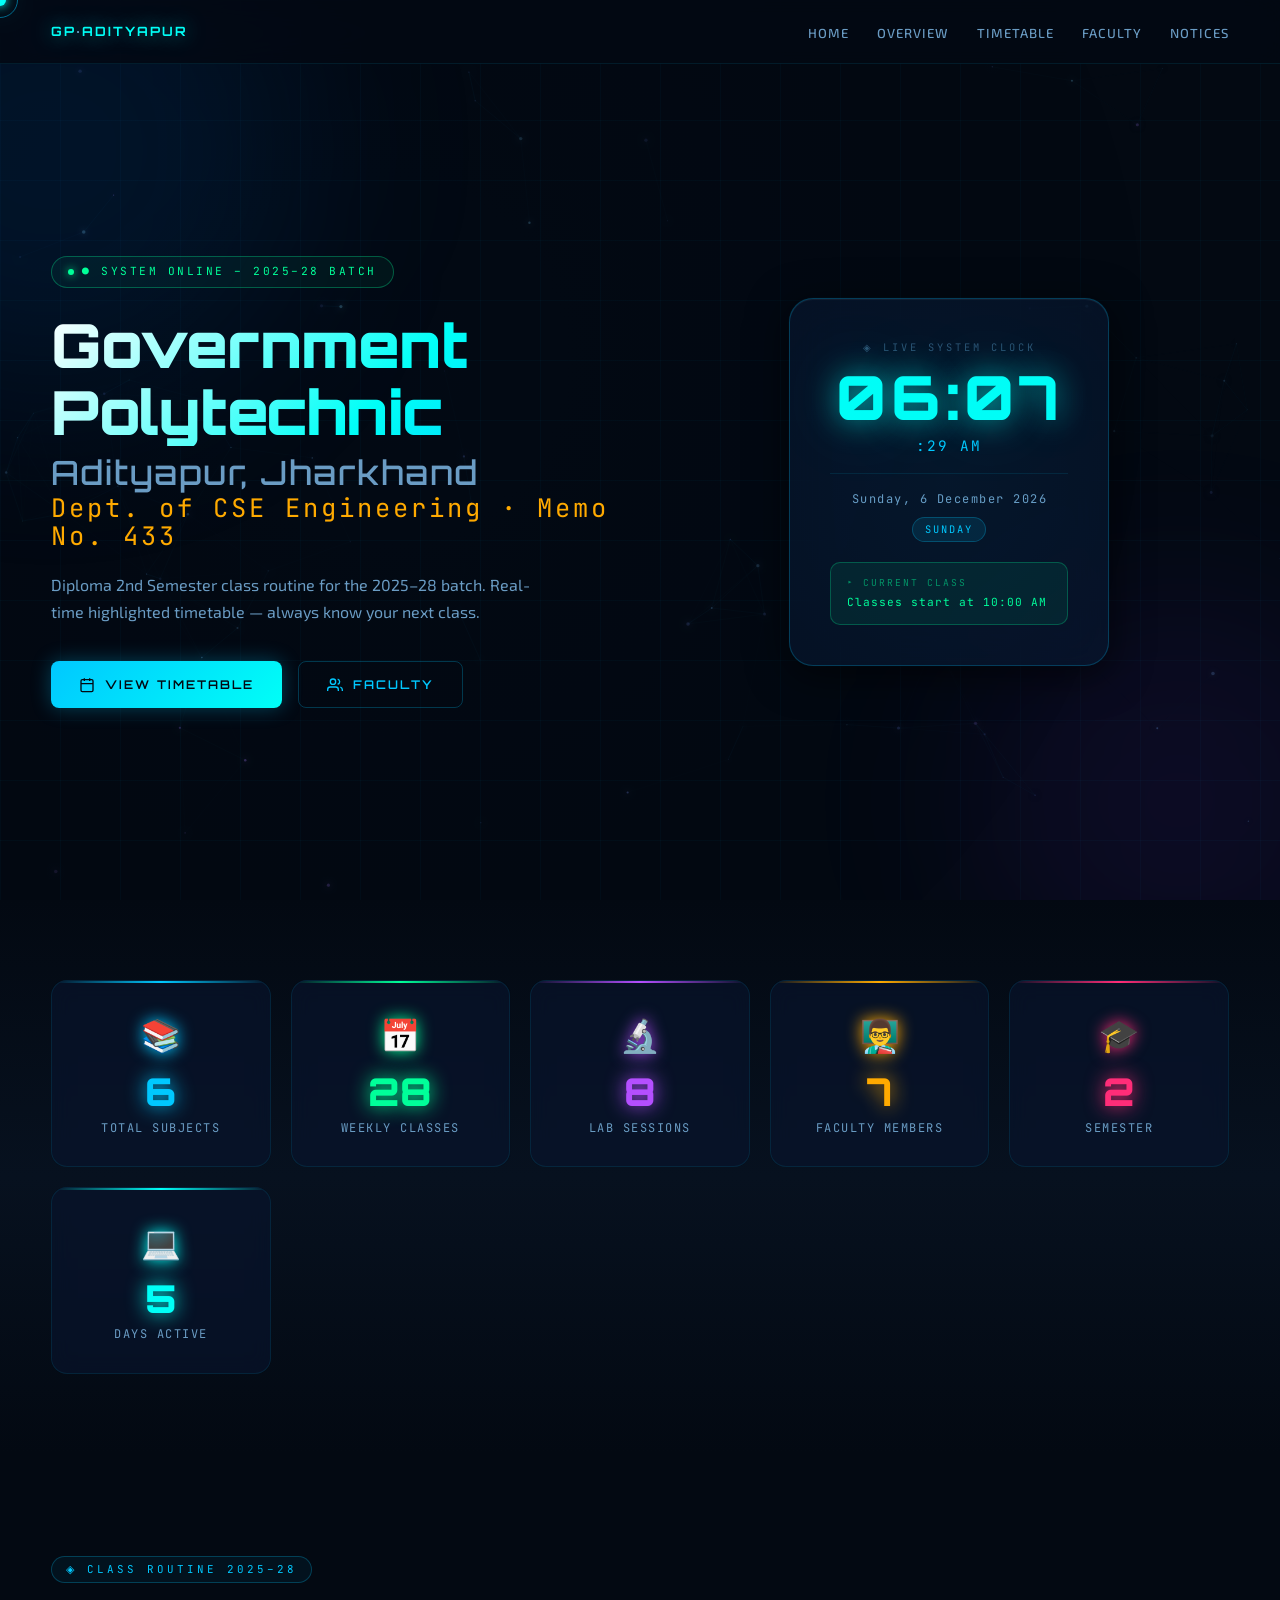
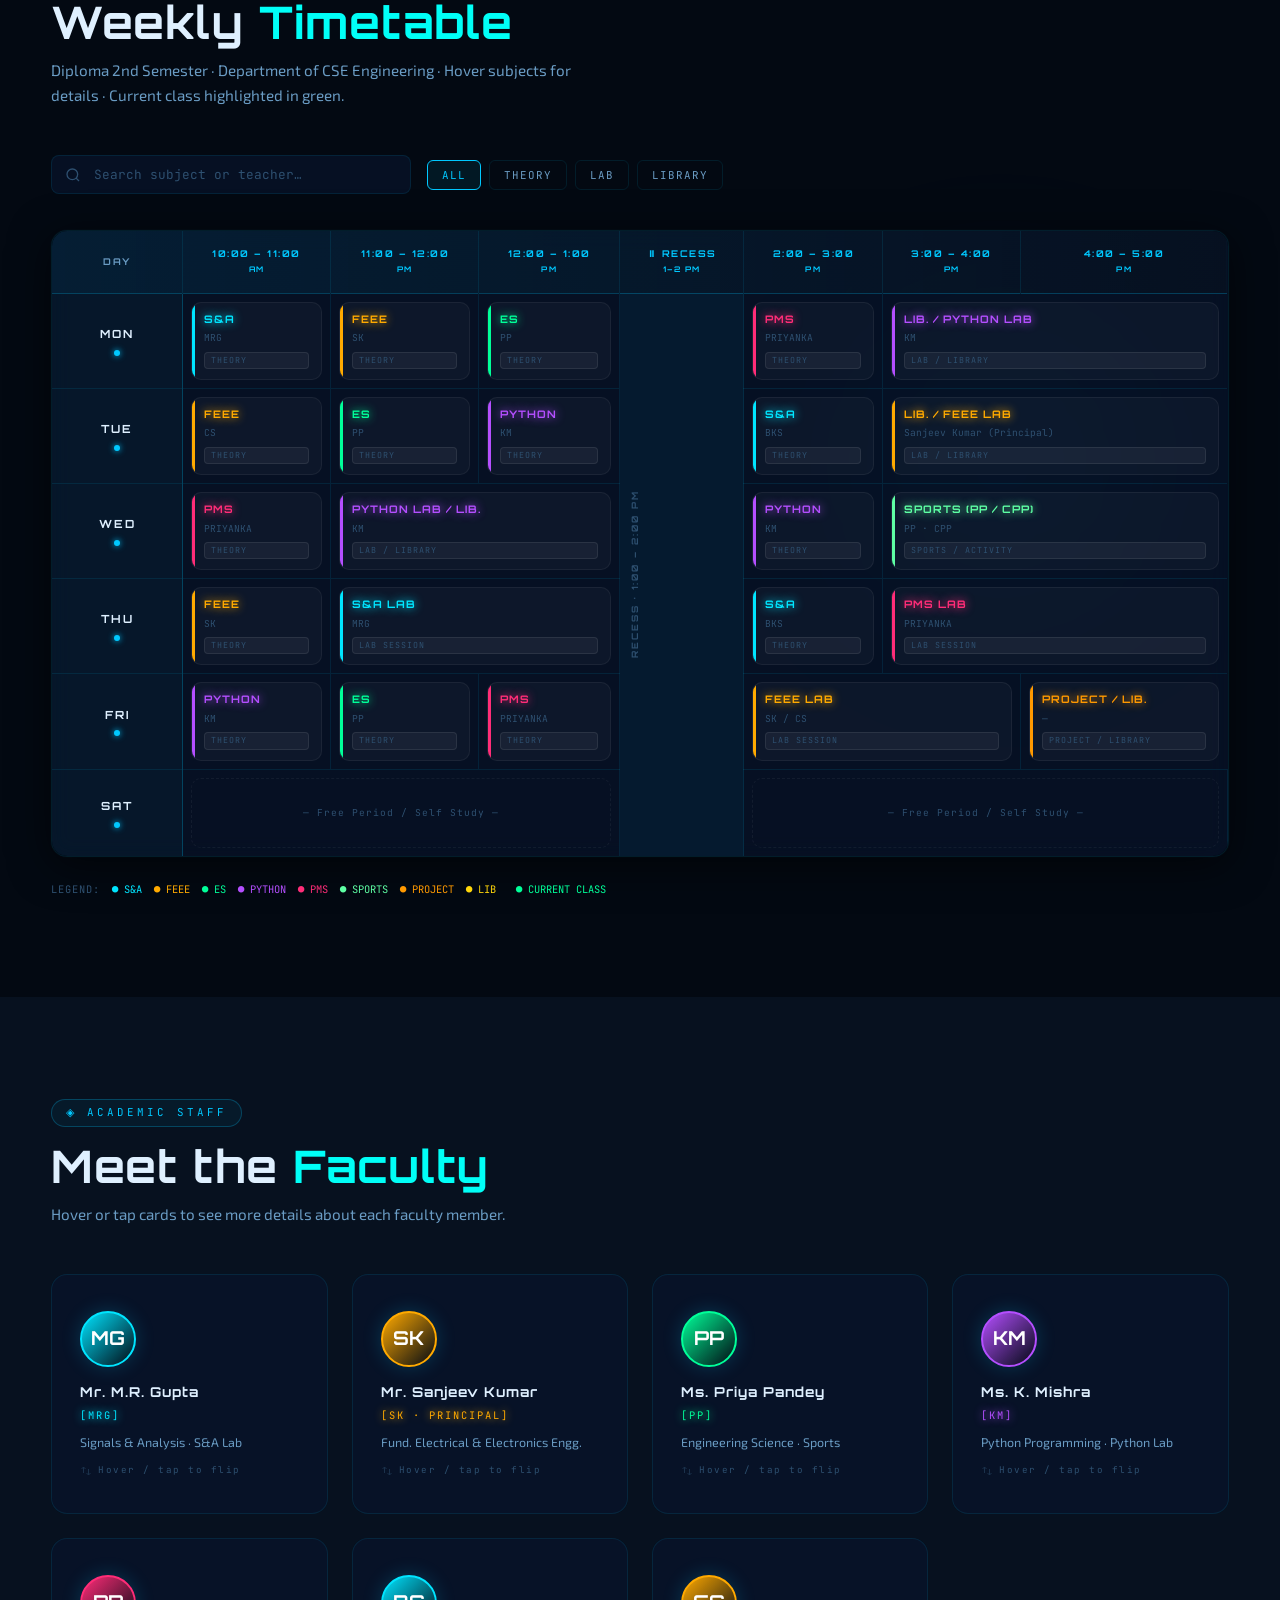
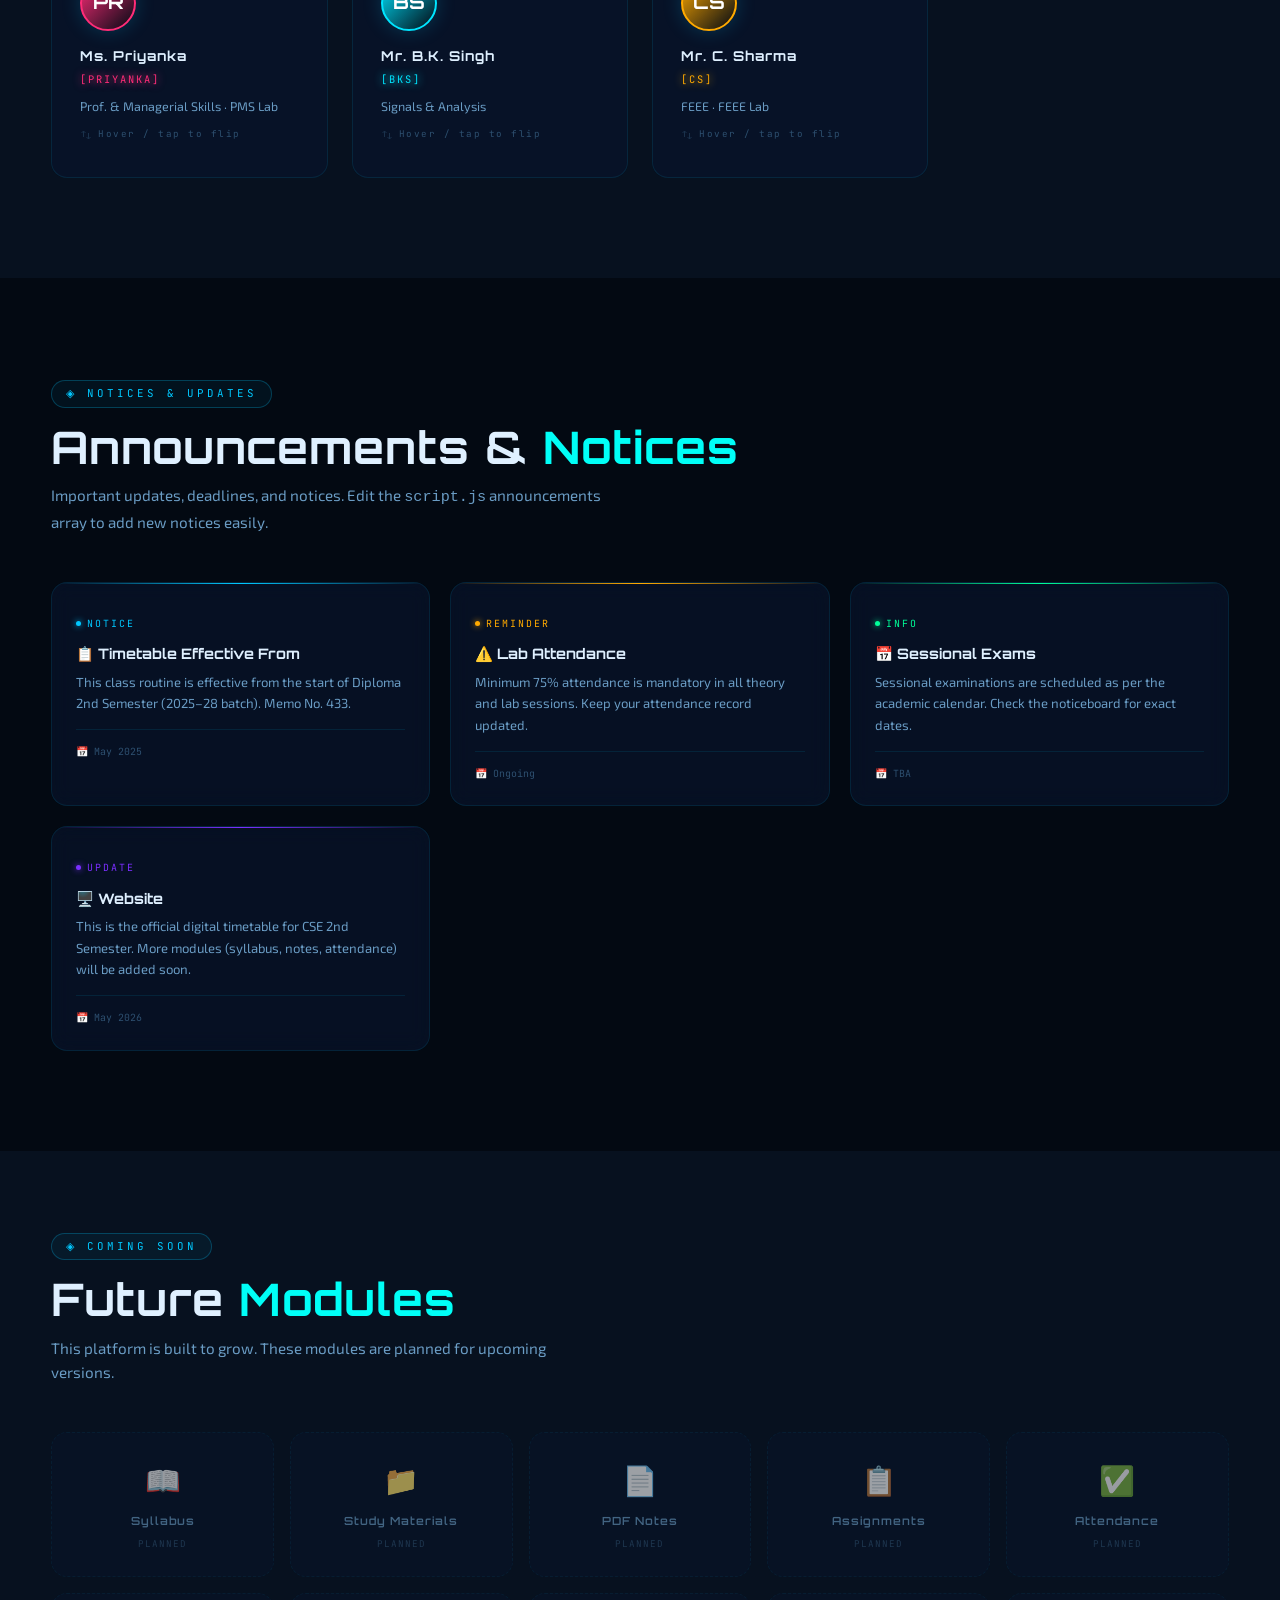
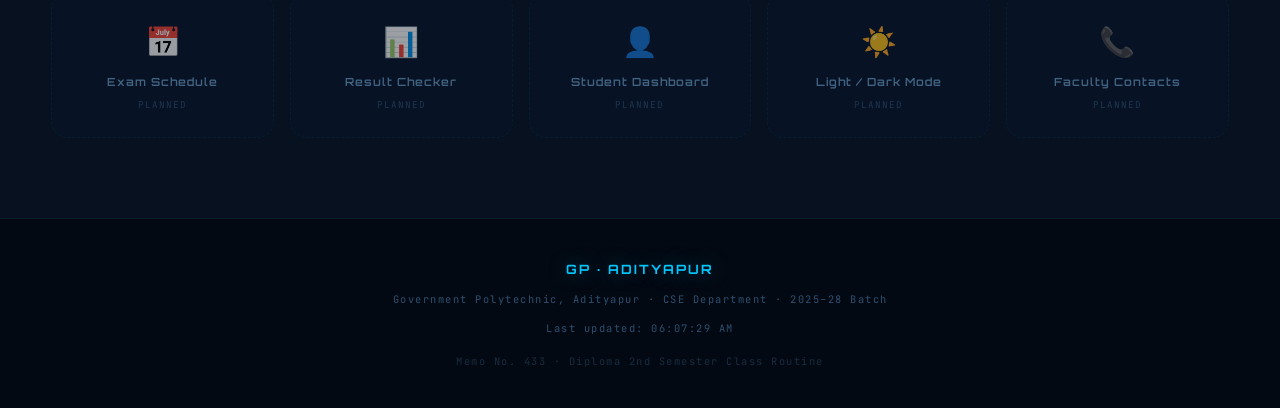
==== index.html @ d69ab967 "Add files via upload" ====
<!DOCTYPE html>
<html lang="en">
<head>
  <meta charset="UTF-8" />
  <meta name="viewport" content="width=device-width, initial-scale=1.0" />
  <meta name="description" content="Government Polytechnic Adityapur – CSE 2nd Semester Timetable 2025-28" />
  <title>GP Adityapur · CSE Timetable 2025–28</title>

  <!-- Google Fonts -->
  <link rel="preconnect" href="https://fonts.googleapis.com" />
  <link rel="preconnect" href="https://fonts.gstatic.com" crossorigin />
  <link href="https://fonts.googleapis.com/css2?family=Orbitron:wght@400;500;600;700;800;900&family=Exo+2:ital,wght@0,300;0,400;0,500;0,600;0,700;1,400&family=JetBrains+Mono:wght@300;400;500&display=swap" rel="stylesheet" />

  <!-- Stylesheet -->
  <link rel="stylesheet" href="style.css" />
</head>
<body>

  <!-- ══════════════════════ CURSOR ══════════════════════ -->
  <div id="cursor"></div>
  <div id="cursor-ring"></div>

  <!-- ══════════════════════ SCROLL PROGRESS ══════════════════════ -->
  <div id="scroll-progress"></div>

  <!-- ══════════════════════ LOADING SCREEN ══════════════════════ -->
  <div id="loading-screen" aria-hidden="true">
    <div class="loader-ring"></div>
    <p class="loader-text">INITIALIZING SYSTEM</p>
    <div class="loader-bar-wrap"><div class="loader-bar"></div></div>
  </div>

  <!-- ══════════════════════ PARTICLES CANVAS ══════════════════════ -->
  <canvas id="particles-canvas" aria-hidden="true"></canvas>

  <!-- ══════════════════════ NAVIGATION ══════════════════════ -->
  <nav id="main-nav" role="navigation" aria-label="Main navigation">
    <a href="#hero" class="nav-brand">GP<span>·</span>ADITYAPUR</a>

    <ul class="nav-links" id="nav-links">
      <li><a href="#hero">Home</a></li>
      <li><a href="#stats">Overview</a></li>
      <li><a href="#timetable">Timetable</a></li>
      <li><a href="#faculty">Faculty</a></li>
      <li><a href="#announcements">Notices</a></li>
    </ul>

    <div class="nav-hamburger" id="nav-hamburger" aria-label="Toggle menu" role="button" tabindex="0">
      <span></span><span></span><span></span>
    </div>
  </nav>

  <!-- ══════════════════════ HERO SECTION ══════════════════════ -->
  <section id="hero">
    <div class="hero-grid-lines" aria-hidden="true"></div>
    <div class="orb orb-1" aria-hidden="true"></div>
    <div class="orb orb-2" aria-hidden="true"></div>

    <div class="container">
      <div class="hero-inner">

        <!-- Left: Heading + CTA -->
        <div class="hero-left reveal">
          <div class="hero-badge">● System Online – 2025–28 Batch</div>

          <h1 class="hero-heading">
            <span class="line-1">Government<br/>Polytechnic</span>
            <span class="line-2">Adityapur, Jharkhand</span>
            <span class="line-3">Dept. of CSE Engineering · Memo No. 433</span>
          </h1>

          <p class="hero-desc">
            Diploma 2nd Semester class routine for the 2025–28 batch.
            Real-time highlighted timetable — always know your next class.
          </p>

          <div class="hero-actions">
            <a href="#timetable" class="btn-primary">
              <svg width="16" height="16" viewBox="0 0 24 24" fill="none" stroke="currentColor" stroke-width="2"><rect x="3" y="4" width="18" height="18" rx="2"/><line x1="16" y1="2" x2="16" y2="6"/><line x1="8" y1="2" x2="8" y2="6"/><line x1="3" y1="10" x2="21" y2="10"/></svg>
              <span>View Timetable</span>
            </a>
            <a href="#faculty" class="btn-secondary">
              <svg width="16" height="16" viewBox="0 0 24 24" fill="none" stroke="currentColor" stroke-width="2"><path d="M17 21v-2a4 4 0 0 0-4-4H5a4 4 0 0 0-4 4v2"/><circle cx="9" cy="7" r="4"/><path d="M23 21v-2a4 4 0 0 0-3-3.87"/><path d="M16 3.13a4 4 0 0 1 0 7.75"/></svg>
              <span>Faculty</span>
            </a>
          </div>
        </div>

        <!-- Right: Live Clock Card -->
        <div class="hero-right reveal reveal-delay-2">
          <div class="clock-card">
            <p class="clock-label">◈ Live System Clock</p>
            <div class="clock-time" id="clock-hours">00:00</div>
            <div class="clock-seconds" id="clock-seconds">:00 <span id="clock-ampm">AM</span></div>
            <div class="clock-date" id="clock-date">Loading…</div>
            <div class="clock-day-tag" id="clock-day">---</div>
            <div class="current-class-banner" id="current-class-banner">
              <div class="cc-label">▸ Current Class</div>
              <div id="current-class-text">No class right now</div>
            </div>
          </div>
        </div>

      </div><!-- /hero-inner -->
    </div><!-- /container -->
  </section>

  <!-- ══════════════════════ STATS SECTION ══════════════════════ -->
  <section id="stats">
    <div class="container">
      <div class="stats-grid">

        <div class="stat-card reveal" style="--card-color: #00c8ff;">
          <span class="stat-icon">📚</span>
          <div class="stat-value" data-target="6">0</div>
          <div class="stat-label">Total Subjects</div>
        </div>

        <div class="stat-card reveal reveal-delay-1" style="--card-color: #00ff99;">
          <span class="stat-icon">📅</span>
          <div class="stat-value" data-target="28">0</div>
          <div class="stat-label">Weekly Classes</div>
        </div>

        <div class="stat-card reveal reveal-delay-2" style="--card-color: #b44fff;">
          <span class="stat-icon">🔬</span>
          <div class="stat-value" data-target="8">0</div>
          <div class="stat-label">Lab Sessions</div>
        </div>

        <div class="stat-card reveal reveal-delay-3" style="--card-color: #ffaa00;">
          <span class="stat-icon">👨‍🏫</span>
          <div class="stat-value" data-target="7">0</div>
          <div class="stat-label">Faculty Members</div>
        </div>

        <div class="stat-card reveal reveal-delay-1" style="--card-color: #ff2d78;">
          <span class="stat-icon">🎓</span>
          <div class="stat-value" data-target="2">0</div>
          <div class="stat-label">Semester</div>
        </div>

        <div class="stat-card reveal reveal-delay-2" style="--card-color: #00fff7;">
          <span class="stat-icon">💻</span>
          <div class="stat-value" data-target="5">0</div>
          <div class="stat-label">Days Active</div>
        </div>

      </div>
    </div>
  </section>

  <!-- ══════════════════════ TIMETABLE SECTION ══════════════════════ -->
  <section id="timetable">
    <div class="orb orb-3" aria-hidden="true"></div>
    <div class="container">

      <div class="section-header reveal">
        <div class="section-tag">◈ Class Routine 2025–28</div>
        <h2 class="section-title">Weekly <span>Timetable</span></h2>
        <p class="section-subtitle">Diploma 2nd Semester · Department of CSE Engineering · Hover subjects for details · Current class highlighted in green.</p>
      </div>

      <!-- Controls: Search + Filter -->
      <div class="tt-controls reveal">
        <div class="search-wrap">
          <svg width="16" height="16" viewBox="0 0 24 24" fill="none" stroke="currentColor" stroke-width="2"><circle cx="11" cy="11" r="8"/><line x1="21" y1="21" x2="16.65" y2="16.65"/></svg>
          <input type="text" id="tt-search" placeholder="Search subject or teacher…" autocomplete="off" />
        </div>
        <div class="filter-btns">
          <button class="filter-btn active" data-filter="all">All</button>
          <button class="filter-btn" data-filter="theory">Theory</button>
          <button class="filter-btn" data-filter="lab">Lab</button>
          <button class="filter-btn" data-filter="lib">Library</button>
        </div>
      </div>

      <!-- Timetable Table -->
      <div class="tt-wrapper reveal">
        <table class="timetable" id="main-timetable" aria-label="Class Timetable">
          <thead>
            <tr>
              <th scope="col">Day</th>
              <th scope="col">10:00 – 11:00<br/><small>AM</small></th>
              <th scope="col">11:00 – 12:00<br/><small>PM</small></th>
              <th scope="col">12:00 – 1:00<br/><small>PM</small></th>
              <th scope="col">⏸ RECESS<br/><small>1–2 PM</small></th>
              <th scope="col">2:00 – 3:00<br/><small>PM</small></th>
              <th scope="col">3:00 – 4:00<br/><small>PM</small></th>
              <th scope="col">4:00 – 5:00<br/><small>PM</small></th>
            </tr>
          </thead>
          <tbody>

            <!-- ── MONDAY ── -->
            <tr id="row-monday">
              <td class="day-cell" id="day-monday">
                MON<div class="day-dot"></div>
              </td>
              <!-- 10-11 -->
              <td class="subj-cell" data-type="theory" data-subj="sa" data-slot="0">
                <div class="subj-block" style="--subj-color: var(--clr-sa);"
                     data-time="10:00–11:00">
                  <div>
                    <div class="subj-name">S&amp;A</div>
                    <div class="subj-teacher">MRG</div>
                  </div>
                  <div class="subj-type-badge">Theory</div>
                  <div class="tooltip">
                    <div class="t-subject">Signals &amp; Analysis</div>
                    <div class="t-row"><span>Teacher:</span> Mr. M.R. Gupta</div>
                    <div class="t-row"><span>Time:</span> 10:00 – 11:00 AM</div>
                    <div class="t-row"><span>Type:</span> Theory Class</div>
                  </div>
                </div>
              </td>
              <!-- 11-12 -->
              <td class="subj-cell" data-type="theory" data-subj="feee" data-slot="1">
                <div class="subj-block" style="--subj-color: var(--clr-feee);">
                  <div>
                    <div class="subj-name">FEEE</div>
                    <div class="subj-teacher">SK</div>
                  </div>
                  <div class="subj-type-badge">Theory</div>
                  <div class="tooltip">
                    <div class="t-subject">Fund. of Electrical &amp; Electronics Engg.</div>
                    <div class="t-row"><span>Teacher:</span> Mr. Sanjeev Kumar (Principal)</div>
                    <div class="t-row"><span>Time:</span> 11:00 AM – 12:00 PM</div>
                    <div class="t-row"><span>Type:</span> Theory Class</div>
                  </div>
                </div>
              </td>
              <!-- 12-1 -->
              <td class="subj-cell" data-type="theory" data-subj="es" data-slot="2">
                <div class="subj-block" style="--subj-color: var(--clr-es);">
                  <div>
                    <div class="subj-name">ES</div>
                    <div class="subj-teacher">PP</div>
                  </div>
                  <div class="subj-type-badge">Theory</div>
                  <div class="tooltip">
                    <div class="t-subject">Engineering Science</div>
                    <div class="t-row"><span>Teacher:</span> Ms. Priya Pandey</div>
                    <div class="t-row"><span>Time:</span> 12:00 – 1:00 PM</div>
                    <div class="t-row"><span>Type:</span> Theory Class</div>
                  </div>
                </div>
              </td>
              <!-- RECESS – rowspan 6 for all days -->
              <td class="recess-cell" rowspan="6">
                <div class="recess-inner">RECESS · 1:00 – 2:00 PM</div>
              </td>
              <!-- 2-3 -->
              <td class="subj-cell" data-type="theory" data-subj="pms" data-slot="4">
                <div class="subj-block" style="--subj-color: var(--clr-pms);">
                  <div>
                    <div class="subj-name">PMS</div>
                    <div class="subj-teacher">PRIYANKA</div>
                  </div>
                  <div class="subj-type-badge">Theory</div>
                  <div class="tooltip">
                    <div class="t-subject">Professional &amp; Managerial Skills</div>
                    <div class="t-row"><span>Teacher:</span> Ms. Priyanka</div>
                    <div class="t-row"><span>Time:</span> 2:00 – 3:00 PM</div>
                    <div class="t-row"><span>Type:</span> Theory Class</div>
                  </div>
                </div>
              </td>
              <!-- 3-5 (colspan 2) -->
              <td class="subj-cell" colspan="2" data-type="lab" data-subj="python lib" data-slot="5">
                <div class="subj-block" style="--subj-color: var(--clr-python);">
                  <div>
                    <div class="subj-name">LIB. / PYTHON LAB</div>
                    <div class="subj-teacher">KM</div>
                  </div>
                  <div class="subj-type-badge">Lab / Library</div>
                  <div class="tooltip">
                    <div class="t-subject">Library / Python Lab</div>
                    <div class="t-row"><span>Teacher:</span> Ms. K. Mishra</div>
                    <div class="t-row"><span>Time:</span> 3:00 – 5:00 PM</div>
                    <div class="t-row"><span>Type:</span> Lab / Library Period</div>
                  </div>
                </div>
              </td>
            </tr>

            <!-- ── TUESDAY ── -->
            <tr id="row-tuesday">
              <td class="day-cell" id="day-tuesday">
                TUE<div class="day-dot"></div>
              </td>
              <!-- 10-11 -->
              <td class="subj-cell" data-type="theory" data-subj="feee" data-slot="0">
                <div class="subj-block" style="--subj-color: var(--clr-feee);">
                  <div>
                    <div class="subj-name">FEEE</div>
                    <div class="subj-teacher">CS</div>
                  </div>
                  <div class="subj-type-badge">Theory</div>
                  <div class="tooltip">
                    <div class="t-subject">Fund. of Electrical &amp; Electronics Engg.</div>
                    <div class="t-row"><span>Teacher:</span> Mr. C. Sharma</div>
                    <div class="t-row"><span>Time:</span> 10:00 – 11:00 AM</div>
                    <div class="t-row"><span>Type:</span> Theory Class</div>
                  </div>
                </div>
              </td>
              <!-- 11-12 -->
              <td class="subj-cell" data-type="theory" data-subj="es" data-slot="1">
                <div class="subj-block" style="--subj-color: var(--clr-es);">
                  <div>
                    <div class="subj-name">ES</div>
                    <div class="subj-teacher">PP</div>
                  </div>
                  <div class="subj-type-badge">Theory</div>
                  <div class="tooltip">
                    <div class="t-subject">Engineering Science</div>
                    <div class="t-row"><span>Teacher:</span> Ms. Priya Pandey</div>
                    <div class="t-row"><span>Time:</span> 11:00 AM – 12:00 PM</div>
                    <div class="t-row"><span>Type:</span> Theory Class</div>
                  </div>
                </div>
              </td>
              <!-- 12-1 -->
              <td class="subj-cell" data-type="theory" data-subj="python" data-slot="2">
                <div class="subj-block" style="--subj-color: var(--clr-python);">
                  <div>
                    <div class="subj-name">PYTHON</div>
                    <div class="subj-teacher">KM</div>
                  </div>
                  <div class="subj-type-badge">Theory</div>
                  <div class="tooltip">
                    <div class="t-subject">Python Programming</div>
                    <div class="t-row"><span>Teacher:</span> Ms. K. Mishra</div>
                    <div class="t-row"><span>Time:</span> 12:00 – 1:00 PM</div>
                    <div class="t-row"><span>Type:</span> Theory Class</div>
                  </div>
                </div>
              </td>
              <!-- 2-3 -->
              <td class="subj-cell" data-type="theory" data-subj="sa" data-slot="4">
                <div class="subj-block" style="--subj-color: var(--clr-sa);">
                  <div>
                    <div class="subj-name">S&amp;A</div>
                    <div class="subj-teacher">BKS</div>
                  </div>
                  <div class="subj-type-badge">Theory</div>
                  <div class="tooltip">
                    <div class="t-subject">Signals &amp; Analysis</div>
                    <div class="t-row"><span>Teacher:</span> Mr. B.K. Singh</div>
                    <div class="t-row"><span>Time:</span> 2:00 – 3:00 PM</div>
                    <div class="t-row"><span>Type:</span> Theory Class</div>
                  </div>
                </div>
              </td>
              <!-- 3-5 (colspan 2) -->
              <td class="subj-cell" colspan="2" data-type="lab" data-subj="feee lib" data-slot="5">
                <div class="subj-block" style="--subj-color: var(--clr-feee);">
                  <div>
                    <div class="subj-name">LIB. / FEEE LAB</div>
                    <div class="subj-teacher">Sanjeev Kumar (Principal)</div>
                  </div>
                  <div class="subj-type-badge">Lab / Library</div>
                  <div class="tooltip">
                    <div class="t-subject">Library / FEEE Lab</div>
                    <div class="t-row"><span>Teacher:</span> Mr. Sanjeev Kumar (Principal)</div>
                    <div class="t-row"><span>Time:</span> 3:00 – 5:00 PM</div>
                    <div class="t-row"><span>Type:</span> Lab / Library Period</div>
                  </div>
                </div>
              </td>
            </tr>

            <!-- ── WEDNESDAY ── -->
            <tr id="row-wednesday">
              <td class="day-cell" id="day-wednesday">
                WED<div class="day-dot"></div>
              </td>
              <!-- 10-11 -->
              <td class="subj-cell" data-type="theory" data-subj="pms" data-slot="0">
                <div class="subj-block" style="--subj-color: var(--clr-pms);">
                  <div>
                    <div class="subj-name">PMS</div>
                    <div class="subj-teacher">PRIYANKA</div>
                  </div>
                  <div class="subj-type-badge">Theory</div>
                  <div class="tooltip">
                    <div class="t-subject">Professional &amp; Managerial Skills</div>
                    <div class="t-row"><span>Teacher:</span> Ms. Priyanka</div>
                    <div class="t-row"><span>Time:</span> 10:00 – 11:00 AM</div>
                    <div class="t-row"><span>Type:</span> Theory Class</div>
                  </div>
                </div>
              </td>
              <!-- 11-1 (colspan 2) -->
              <td class="subj-cell" colspan="2" data-type="lab" data-subj="python lib" data-slot="1">
                <div class="subj-block" style="--subj-color: var(--clr-python);">
                  <div>
                    <div class="subj-name">PYTHON LAB / LIB.</div>
                    <div class="subj-teacher">KM</div>
                  </div>
                  <div class="subj-type-badge">Lab / Library</div>
                  <div class="tooltip">
                    <div class="t-subject">Python Lab / Library</div>
                    <div class="t-row"><span>Teacher:</span> Ms. K. Mishra</div>
                    <div class="t-row"><span>Time:</span> 11:00 AM – 1:00 PM</div>
                    <div class="t-row"><span>Type:</span> Lab / Library Period</div>
                  </div>
                </div>
              </td>
              <!-- 2-3 -->
              <td class="subj-cell" data-type="theory" data-subj="python" data-slot="4">
                <div class="subj-block" style="--subj-color: var(--clr-python);">
                  <div>
                    <div class="subj-name">PYTHON</div>
                    <div class="subj-teacher">KM</div>
                  </div>
                  <div class="subj-type-badge">Theory</div>
                  <div class="tooltip">
                    <div class="t-subject">Python Programming</div>
                    <div class="t-row"><span>Teacher:</span> Ms. K. Mishra</div>
                    <div class="t-row"><span>Time:</span> 2:00 – 3:00 PM</div>
                    <div class="t-row"><span>Type:</span> Theory Class</div>
                  </div>
                </div>
              </td>
              <!-- 3-5 (colspan 2) -->
              <td class="subj-cell" colspan="2" data-type="lab" data-subj="sports cpp" data-slot="5">
                <div class="subj-block" style="--subj-color: var(--clr-sports);">
                  <div>
                    <div class="subj-name">SPORTS (PP / CPP)</div>
                    <div class="subj-teacher">PP · CPP</div>
                  </div>
                  <div class="subj-type-badge">Sports / Activity</div>
                  <div class="tooltip">
                    <div class="t-subject">Sports &amp; Physical Education</div>
                    <div class="t-row"><span>Incharge:</span> Ms. Priya Pandey / CPP</div>
                    <div class="t-row"><span>Time:</span> 3:00 – 5:00 PM</div>
                    <div class="t-row"><span>Type:</span> Sports Period</div>
                  </div>
                </div>
              </td>
            </tr>

            <!-- ── THURSDAY ── -->
            <tr id="row-thursday">
              <td class="day-cell" id="day-thursday">
                THU<div class="day-dot"></div>
              </td>
              <!-- 10-11 -->
              <td class="subj-cell" data-type="theory" data-subj="feee" data-slot="0">
                <div class="subj-block" style="--subj-color: var(--clr-feee);">
                  <div>
                    <div class="subj-name">FEEE</div>
                    <div class="subj-teacher">SK</div>
                  </div>
                  <div class="subj-type-badge">Theory</div>
                  <div class="tooltip">
                    <div class="t-subject">Fund. of Electrical &amp; Electronics Engg.</div>
                    <div class="t-row"><span>Teacher:</span> Mr. Sanjeev Kumar (Principal)</div>
                    <div class="t-row"><span>Time:</span> 10:00 – 11:00 AM</div>
                    <div class="t-row"><span>Type:</span> Theory Class</div>
                  </div>
                </div>
              </td>
              <!-- 11-1 (colspan 2) -->
              <td class="subj-cell" colspan="2" data-type="lab" data-subj="sa lab" data-slot="1">
                <div class="subj-block" style="--subj-color: var(--clr-sa);">
                  <div>
                    <div class="subj-name">S&amp;A LAB</div>
                    <div class="subj-teacher">MRG</div>
                  </div>
                  <div class="subj-type-badge">Lab Session</div>
                  <div class="tooltip">
                    <div class="t-subject">Signals &amp; Analysis Lab</div>
                    <div class="t-row"><span>Teacher:</span> Mr. M.R. Gupta</div>
                    <div class="t-row"><span>Time:</span> 11:00 AM – 1:00 PM</div>
                    <div class="t-row"><span>Type:</span> Lab Session</div>
                  </div>
                </div>
              </td>
              <!-- 2-3 -->
              <td class="subj-cell" data-type="theory" data-subj="sa" data-slot="4">
                <div class="subj-block" style="--subj-color: var(--clr-sa);">
                  <div>
                    <div class="subj-name">S&amp;A</div>
                    <div class="subj-teacher">BKS</div>
                  </div>
                  <div class="subj-type-badge">Theory</div>
                  <div class="tooltip">
                    <div class="t-subject">Signals &amp; Analysis</div>
                    <div class="t-row"><span>Teacher:</span> Mr. B.K. Singh</div>
                    <div class="t-row"><span>Time:</span> 2:00 – 3:00 PM</div>
                    <div class="t-row"><span>Type:</span> Theory Class</div>
                  </div>
                </div>
              </td>
              <!-- 3-5 (colspan 2) -->
              <td class="subj-cell" colspan="2" data-type="lab" data-subj="pms lab" data-slot="5">
                <div class="subj-block" style="--subj-color: var(--clr-pms);">
                  <div>
                    <div class="subj-name">PMS LAB</div>
                    <div class="subj-teacher">PRIYANKA</div>
                  </div>
                  <div class="subj-type-badge">Lab Session</div>
                  <div class="tooltip">
                    <div class="t-subject">PMS Lab Session</div>
                    <div class="t-row"><span>Teacher:</span> Ms. Priyanka</div>
                    <div class="t-row"><span>Time:</span> 3:00 – 5:00 PM</div>
                    <div class="t-row"><span>Type:</span> Lab Session</div>
                  </div>
                </div>
              </td>
            </tr>

            <!-- ── FRIDAY ── -->
            <tr id="row-friday">
              <td class="day-cell" id="day-friday">
                FRI<div class="day-dot"></div>
              </td>
              <!-- 10-11 -->
              <td class="subj-cell" data-type="theory" data-subj="python" data-slot="0">
                <div class="subj-block" style="--subj-color: var(--clr-python);">
                  <div>
                    <div class="subj-name">PYTHON</div>
                    <div class="subj-teacher">KM</div>
                  </div>
                  <div class="subj-type-badge">Theory</div>
                  <div class="tooltip">
                    <div class="t-subject">Python Programming</div>
                    <div class="t-row"><span>Teacher:</span> Ms. K. Mishra</div>
                    <div class="t-row"><span>Time:</span> 10:00 – 11:00 AM</div>
                    <div class="t-row"><span>Type:</span> Theory Class</div>
                  </div>
                </div>
              </td>
              <!-- 11-12 -->
              <td class="subj-cell" data-type="theory" data-subj="es" data-slot="1">
                <div class="subj-block" style="--subj-color: var(--clr-es);">
                  <div>
                    <div class="subj-name">ES</div>
                    <div class="subj-teacher">PP</div>
                  </div>
                  <div class="subj-type-badge">Theory</div>
                  <div class="tooltip">
                    <div class="t-subject">Engineering Science</div>
                    <div class="t-row"><span>Teacher:</span> Ms. Priya Pandey</div>
                    <div class="t-row"><span>Time:</span> 11:00 AM – 12:00 PM</div>
                    <div class="t-row"><span>Type:</span> Theory Class</div>
                  </div>
                </div>
              </td>
              <!-- 12-1 -->
              <td class="subj-cell" data-type="theory" data-subj="pms" data-slot="2">
                <div class="subj-block" style="--subj-color: var(--clr-pms);">
                  <div>
                    <div class="subj-name">PMS</div>
                    <div class="subj-teacher">PRIYANKA</div>
                  </div>
                  <div class="subj-type-badge">Theory</div>
                  <div class="tooltip">
                    <div class="t-subject">Professional &amp; Managerial Skills</div>
                    <div class="t-row"><span>Teacher:</span> Ms. Priyanka</div>
                    <div class="t-row"><span>Time:</span> 12:00 – 1:00 PM</div>
                    <div class="t-row"><span>Type:</span> Theory Class</div>
                  </div>
                </div>
              </td>
              <!-- 2-4 (colspan 2) -->
              <td class="subj-cell" colspan="2" data-type="lab" data-subj="feee lab" data-slot="4">
                <div class="subj-block" style="--subj-color: var(--clr-feee);">
                  <div>
                    <div class="subj-name">FEEE LAB</div>
                    <div class="subj-teacher">SK / CS</div>
                  </div>
                  <div class="subj-type-badge">Lab Session</div>
                  <div class="tooltip">
                    <div class="t-subject">FEEE Lab Session</div>
                    <div class="t-row"><span>Teachers:</span> Mr. Sanjeev Kumar / Mr. C. Sharma</div>
                    <div class="t-row"><span>Time:</span> 2:00 – 4:00 PM</div>
                    <div class="t-row"><span>Type:</span> Lab Session</div>
                  </div>
                </div>
              </td>
              <!-- 4-5 -->
              <td class="subj-cell" data-type="lib" data-subj="project lib" data-slot="6">
                <div class="subj-block" style="--subj-color: var(--clr-project);">
                  <div>
                    <div class="subj-name">PROJECT / LIB.</div>
                    <div class="subj-teacher">—</div>
                  </div>
                  <div class="subj-type-badge">Project / Library</div>
                  <div class="tooltip">
                    <div class="t-subject">Project Work / Library</div>
                    <div class="t-row"><span>Time:</span> 4:00 – 5:00 PM</div>
                    <div class="t-row"><span>Type:</span> Self-Study / Project</div>
                  </div>
                </div>
              </td>
            </tr>

            <!-- ── SATURDAY ── -->
            <tr id="row-saturday">
              <td class="day-cell" id="day-saturday">
                SAT<div class="day-dot"></div>
              </td>
              <td class="free-cell" colspan="3">
                <div class="free-block">— Free Period / Self Study —</div>
              </td>
              <!-- RECESS covered by rowspan -->
              <td class="free-cell" colspan="3">
                <div class="free-block">— Free Period / Self Study —</div>
              </td>
            </tr>

          </tbody>
        </table>
      </div><!-- /tt-wrapper -->

      <!-- Legend -->
      <div class="reveal" style="margin-top: 24px; display: flex; flex-wrap: wrap; gap: 12px; align-items: center;">
        <span style="font-family: var(--font-mono); font-size: 0.65rem; color: var(--text-muted); letter-spacing: 1px;">LEGEND:</span>
        <span style="font-family: var(--font-mono); font-size: 0.65rem; color: var(--clr-sa);">● S&amp;A</span>
        <span style="font-family: var(--font-mono); font-size: 0.65rem; color: var(--clr-feee);">● FEEE</span>
        <span style="font-family: var(--font-mono); font-size: 0.65rem; color: var(--clr-es);">● ES</span>
        <span style="font-family: var(--font-mono); font-size: 0.65rem; color: var(--clr-python);">● PYTHON</span>
        <span style="font-family: var(--font-mono); font-size: 0.65rem; color: var(--clr-pms);">● PMS</span>
        <span style="font-family: var(--font-mono); font-size: 0.65rem; color: var(--clr-sports);">● SPORTS</span>
        <span style="font-family: var(--font-mono); font-size: 0.65rem; color: var(--clr-project);">● PROJECT</span>
        <span style="font-family: var(--font-mono); font-size: 0.65rem; color: var(--clr-lib);">● LIB</span>
        <span style="font-family: var(--font-mono); font-size: 0.65rem; color: var(--neon-green); margin-left: 8px;">● CURRENT CLASS</span>
      </div>

    </div><!-- /container -->
  </section>

  <!-- ══════════════════════ FACULTY SECTION ══════════════════════ -->
  <section id="faculty">
    <div class="container">

      <div class="section-header reveal">
        <div class="section-tag">◈ Academic Staff</div>
        <h2 class="section-title">Meet the <span>Faculty</span></h2>
        <p class="section-subtitle">Hover or tap cards to see more details about each faculty member.</p>
      </div>

      <div class="faculty-grid">

        <!-- MRG -->
        <div class="faculty-card reveal" style="--card-color: var(--clr-sa);">
          <div class="faculty-card-inner">
            <div class="faculty-front">
              <div class="faculty-avatar" style="--card-color: var(--clr-sa);">MG</div>
              <div class="faculty-name">Mr. M.R. Gupta</div>
              <div class="faculty-short">[MRG]</div>
              <div class="faculty-subject">Signals &amp; Analysis · S&amp;A Lab</div>
              <div class="faculty-hint">
                <svg width="12" height="12" viewBox="0 0 24 24" fill="none" stroke="currentColor" stroke-width="2"><path d="M7 16V4m0 0L3 8m4-4l4 4"/><path d="M17 8v12m0 0l4-4m-4 4l-4-4"/></svg>
                Hover / tap to flip
              </div>
            </div>
            <div class="faculty-back">
              <div>
                <div class="f-role" style="--card-color: var(--clr-sa);">Faculty · CSE Dept.</div>
                <div class="f-subjects">
                  📘 Signals &amp; Analysis (Theory)<br/>
                  🔬 S&amp;A Lab (Thursday)
                </div>
              </div>
              <div class="f-dept" style="--card-color: var(--clr-sa);">Dept. of CSE Engineering · GP Adityapur</div>
            </div>
          </div>
        </div>

        <!-- SK (Principal) -->
        <div class="faculty-card reveal reveal-delay-1" style="--card-color: var(--clr-feee);">
          <div class="faculty-card-inner">
            <div class="faculty-front">
              <div class="faculty-avatar" style="--card-color: var(--clr-feee);">SK</div>
              <div class="faculty-name">Mr. Sanjeev Kumar</div>
              <div class="faculty-short">[SK · PRINCIPAL]</div>
              <div class="faculty-subject">Fund. Electrical &amp; Electronics Engg.</div>
              <div class="faculty-hint">
                <svg width="12" height="12" viewBox="0 0 24 24" fill="none" stroke="currentColor" stroke-width="2"><path d="M7 16V4m0 0L3 8m4-4l4 4"/><path d="M17 8v12m0 0l4-4m-4 4l-4-4"/></svg>
                Hover / tap to flip
              </div>
            </div>
            <div class="faculty-back">
              <div>
                <div class="f-role" style="--card-color: var(--clr-feee);">Principal · GP Adityapur</div>
                <div class="f-subjects">
                  ⚡ FEEE (Mon, Thu)<br/>
                  🔬 FEEE Lab (Tue, Fri)<br/>
                  🏛️ Principal – Government Polytechnic
                </div>
              </div>
              <div class="f-dept" style="--card-color: var(--clr-feee);">Principal · GP Adityapur, Jharkhand</div>
            </div>
          </div>
        </div>

        <!-- PP -->
        <div class="faculty-card reveal reveal-delay-2" style="--card-color: var(--clr-es);">
          <div class="faculty-card-inner">
            <div class="faculty-front">
              <div class="faculty-avatar" style="--card-color: var(--clr-es);">PP</div>
              <div class="faculty-name">Ms. Priya Pandey</div>
              <div class="faculty-short">[PP]</div>
              <div class="faculty-subject">Engineering Science · Sports</div>
              <div class="faculty-hint">
                <svg width="12" height="12" viewBox="0 0 24 24" fill="none" stroke="currentColor" stroke-width="2"><path d="M7 16V4m0 0L3 8m4-4l4 4"/><path d="M17 8v12m0 0l4-4m-4 4l-4-4"/></svg>
                Hover / tap to flip
              </div>
            </div>
            <div class="faculty-back">
              <div>
                <div class="f-role" style="--card-color: var(--clr-es);">Faculty · CSE Dept.</div>
                <div class="f-subjects">
                  🧪 Engineering Science (Mon, Tue, Fri)<br/>
                  🏃 Sports Incharge (Wed)
                </div>
              </div>
              <div class="f-dept" style="--card-color: var(--clr-es);">Dept. of CSE Engineering · GP Adityapur</div>
            </div>
          </div>
        </div>

        <!-- KM -->
        <div class="faculty-card reveal reveal-delay-3" style="--card-color: var(--clr-python);">
          <div class="faculty-card-inner">
            <div class="faculty-front">
              <div class="faculty-avatar" style="--card-color: var(--clr-python);">KM</div>
              <div class="faculty-name">Ms. K. Mishra</div>
              <div class="faculty-short">[KM]</div>
              <div class="faculty-subject">Python Programming · Python Lab</div>
              <div class="faculty-hint">
                <svg width="12" height="12" viewBox="0 0 24 24" fill="none" stroke="currentColor" stroke-width="2"><path d="M7 16V4m0 0L3 8m4-4l4 4"/><path d="M17 8v12m0 0l4-4m-4 4l-4-4"/></svg>
                Hover / tap to flip
              </div>
            </div>
            <div class="faculty-back">
              <div>
                <div class="f-role" style="--card-color: var(--clr-python);">Faculty · CSE Dept.</div>
                <div class="f-subjects">
                  🐍 Python Programming (Tue, Wed, Fri)<br/>
                  🔬 Python Lab (Mon, Wed)<br/>
                  📚 Library Incharge
                </div>
              </div>
              <div class="f-dept" style="--card-color: var(--clr-python);">Dept. of CSE Engineering · GP Adityapur</div>
            </div>
          </div>
        </div>

        <!-- PRIYANKA -->
        <div class="faculty-card reveal" style="--card-color: var(--clr-pms);">
          <div class="faculty-card-inner">
            <div class="faculty-front">
              <div class="faculty-avatar" style="--card-color: var(--clr-pms);">PR</div>
              <div class="faculty-name">Ms. Priyanka</div>
              <div class="faculty-short">[PRIYANKA]</div>
              <div class="faculty-subject">Prof. &amp; Managerial Skills · PMS Lab</div>
              <div class="faculty-hint">
                <svg width="12" height="12" viewBox="0 0 24 24" fill="none" stroke="currentColor" stroke-width="2"><path d="M7 16V4m0 0L3 8m4-4l4 4"/><path d="M17 8v12m0 0l4-4m-4 4l-4-4"/></svg>
                Hover / tap to flip
              </div>
            </div>
            <div class="faculty-back">
              <div>
                <div class="f-role" style="--card-color: var(--clr-pms);">Faculty · CSE Dept.</div>
                <div class="f-subjects">
                  💼 PMS Theory (Mon, Wed, Fri)<br/>
                  🔬 PMS Lab (Thursday)
                </div>
              </div>
              <div class="f-dept" style="--card-color: var(--clr-pms);">Dept. of CSE Engineering · GP Adityapur</div>
            </div>
          </div>
        </div>

        <!-- BKS -->
        <div class="faculty-card reveal reveal-delay-1" style="--card-color: var(--clr-sa);">
          <div class="faculty-card-inner">
            <div class="faculty-front">
              <div class="faculty-avatar" style="--card-color: var(--clr-sa);">BS</div>
              <div class="faculty-name">Mr. B.K. Singh</div>
              <div class="faculty-short">[BKS]</div>
              <div class="faculty-subject">Signals &amp; Analysis</div>
              <div class="faculty-hint">
                <svg width="12" height="12" viewBox="0 0 24 24" fill="none" stroke="currentColor" stroke-width="2"><path d="M7 16V4m0 0L3 8m4-4l4 4"/><path d="M17 8v12m0 0l4-4m-4 4l-4-4"/></svg>
                Hover / tap to flip
              </div>
            </div>
            <div class="faculty-back">
              <div>
                <div class="f-role" style="--card-color: var(--clr-sa);">Faculty · CSE Dept.</div>
                <div class="f-subjects">
                  📘 S&amp;A Theory (Tue, Thu)
                </div>
              </div>
              <div class="f-dept" style="--card-color: var(--clr-sa);">Dept. of CSE Engineering · GP Adityapur</div>
            </div>
          </div>
        </div>

        <!-- CS -->
        <div class="faculty-card reveal reveal-delay-2" style="--card-color: var(--clr-feee);">
          <div class="faculty-card-inner">
            <div class="faculty-front">
              <div class="faculty-avatar" style="--card-color: var(--clr-feee);">CS</div>
              <div class="faculty-name">Mr. C. Sharma</div>
              <div class="faculty-short">[CS]</div>
              <div class="faculty-subject">FEEE · FEEE Lab</div>
              <div class="faculty-hint">
                <svg width="12" height="12" viewBox="0 0 24 24" fill="none" stroke="currentColor" stroke-width="2"><path d="M7 16V4m0 0L3 8m4-4l4 4"/><path d="M17 8v12m0 0l4-4m-4 4l-4-4"/></svg>
                Hover / tap to flip
              </div>
            </div>
            <div class="faculty-back">
              <div>
                <div class="f-role" style="--card-color: var(--clr-feee);">Faculty · CSE Dept.</div>
                <div class="f-subjects">
                  ⚡ FEEE Theory (Tuesday)<br/>
                  🔬 FEEE Lab (Friday)
                </div>
              </div>
              <div class="f-dept" style="--card-color: var(--clr-feee);">Dept. of CSE Engineering · GP Adityapur</div>
            </div>
          </div>
        </div>

      </div><!-- /faculty-grid -->
    </div>
  </section>

  <!-- ══════════════════════ ANNOUNCEMENTS SECTION ══════════════════════ -->
  <section id="announcements">
    <div class="container">

      <div class="section-header reveal">
        <div class="section-tag">◈ Notices & Updates</div>
        <h2 class="section-title">Announcements &amp; <span>Notices</span></h2>
        <p class="section-subtitle">Important updates, deadlines, and notices. Edit the <code>script.js</code> announcements array to add new notices easily.</p>
      </div>

      <div class="announcements-grid" id="announcements-grid">
        <!-- Dynamically injected by script.js -->
      </div>

    </div>
  </section>

  <!-- ══════════════════════ FUTURE MODULES ══════════════════════ -->
  <section id="future-modules">
    <div class="container">

      <div class="section-header reveal">
        <div class="section-tag">◈ Coming Soon</div>
        <h2 class="section-title">Future <span>Modules</span></h2>
        <p class="section-subtitle">This platform is built to grow. These modules are planned for upcoming versions.</p>
      </div>

      <div class="modules-grid reveal">
        <div class="module-card"><div class="module-icon">📖</div><div class="module-name">Syllabus</div><div class="module-status">PLANNED</div></div>
        <div class="module-card"><div class="module-icon">📁</div><div class="module-name">Study Materials</div><div class="module-status">PLANNED</div></div>
        <div class="module-card"><div class="module-icon">📄</div><div class="module-name">PDF Notes</div><div class="module-status">PLANNED</div></div>
        <div class="module-card"><div class="module-icon">📋</div><div class="module-name">Assignments</div><div class="module-status">PLANNED</div></div>
        <div class="module-card"><div class="module-icon">✅</div><div class="module-name">Attendance</div><div class="module-status">PLANNED</div></div>
        <div class="module-card"><div class="module-icon">📅</div><div class="module-name">Exam Schedule</div><div class="module-status">PLANNED</div></div>
        <div class="module-card"><div class="module-icon">📊</div><div class="module-name">Result Checker</div><div class="module-status">PLANNED</div></div>
        <div class="module-card"><div class="module-icon">👤</div><div class="module-name">Student Dashboard</div><div class="module-status">PLANNED</div></div>
        <div class="module-card"><div class="module-icon">☀️</div><div class="module-name">Light / Dark Mode</div><div class="module-status">PLANNED</div></div>
        <div class="module-card"><div class="module-icon">📞</div><div class="module-name">Faculty Contacts</div><div class="module-status">PLANNED</div></div>
      </div>

    </div>
  </section>

  <!-- ══════════════════════ FOOTER ══════════════════════ -->
  <footer>
    <div class="container">
      <div class="footer-inner">
        <div class="footer-brand">GP · ADITYAPUR</div>
        <p class="footer-text">Government Polytechnic, Adityapur · CSE Department · 2025–28 Batch</p>
        <p class="footer-text" id="footer-time">—</p>
        <p class="footer-text" style="margin-top: 4px; opacity: 0.5;">Memo No. 433 · Diploma 2nd Semester Class Routine</p>
      </div>
    </div>
  </footer>

  <!-- Script -->
  <script src="script.js"></script>
</body>
</html>
---- style.css ----
/* ============================================================
   GOVERNMENT POLYTECHNIC, ADITYAPUR – CSE TIMETABLE WEBSITE
   style.css – Futuristic Dark Neon Theme
   ============================================================ */

/* ── Google Fonts ── */
@import url('https://fonts.googleapis.com/css2?family=Orbitron:wght@400;500;600;700;800;900&family=Exo+2:ital,wght@0,300;0,400;0,500;0,600;0,700;1,400&family=JetBrains+Mono:wght@300;400;500&display=swap');

/* ── CSS Variables ── */
:root {
  --bg-primary:    #030912;
  --bg-secondary:  #07111f;
  --bg-card:       rgba(8, 20, 45, 0.65);
  --bg-glass:      rgba(0, 180, 255, 0.04);

  --neon-blue:     #00c8ff;
  --neon-cyan:     #00fff7;
  --neon-purple:   #7b2fff;
  --neon-green:    #00ff99;
  --neon-amber:    #ffaa00;
  --neon-pink:     #ff2d78;

  --text-primary:  #dff0ff;
  --text-secondary:#6a9cc4;
  --text-muted:    #2e5070;

  --border-glow:   rgba(0, 200, 255, 0.25);
  --border-soft:   rgba(0, 200, 255, 0.10);

  --shadow-neon:   0 0 20px rgba(0, 200, 255, 0.3), 0 0 60px rgba(0, 200, 255, 0.1);
  --shadow-card:   0 8px 40px rgba(0, 0, 0, 0.6), 0 0 1px rgba(0, 200, 255, 0.2);

  /* Subject Colour Palette */
  --clr-sa:        #00e5ff;
  --clr-feee:      #ffaa00;
  --clr-es:        #00ff99;
  --clr-python:    #b44fff;
  --clr-pms:       #ff2d78;
  --clr-lab:       rgba(255,255,255,0.07);
  --clr-lib:       #ffd60a;
  --clr-sports:    #5effa4;
  --clr-project:   #ff9900;
  --clr-recess:    rgba(0, 200, 255, 0.06);

  --font-display:  'Orbitron', sans-serif;
  --font-body:     'Exo 2', sans-serif;
  --font-mono:     'JetBrains Mono', monospace;

  --transition:    all 0.3s cubic-bezier(0.4, 0, 0.2, 1);
  --radius-card:   16px;
  --radius-sm:     8px;
}

/* ── Reset & Base ── */
*, *::before, *::after { box-sizing: border-box; margin: 0; padding: 0; }

html { scroll-behavior: smooth; font-size: 16px; }

body {
  font-family: var(--font-body);
  background: var(--bg-primary);
  color: var(--text-primary);
  overflow-x: hidden;
  cursor: none;
  line-height: 1.6;
}

/* ── Custom Cursor ── */
#cursor {
  position: fixed;
  width: 12px; height: 12px;
  background: var(--neon-cyan);
  border-radius: 50%;
  pointer-events: none;
  z-index: 10000;
  transform: translate(-50%, -50%);
  transition: width 0.2s, height 0.2s, opacity 0.2s;
  box-shadow: 0 0 10px var(--neon-cyan), 0 0 30px rgba(0,255,247,0.4);
  mix-blend-mode: screen;
}
#cursor-ring {
  position: fixed;
  width: 36px; height: 36px;
  border: 1.5px solid rgba(0, 200, 255, 0.5);
  border-radius: 50%;
  pointer-events: none;
  z-index: 9999;
  transform: translate(-50%, -50%);
  transition: all 0.15s ease;
}
body:hover #cursor { opacity: 1; }

/* ── Custom Scrollbar ── */
::-webkit-scrollbar { width: 5px; }
::-webkit-scrollbar-track { background: var(--bg-primary); }
::-webkit-scrollbar-thumb { background: var(--neon-blue); border-radius: 3px; }

/* ── Scroll Progress Bar ── */
#scroll-progress {
  position: fixed;
  top: 0; left: 0;
  height: 3px;
  width: 0%;
  background: linear-gradient(90deg, var(--neon-blue), var(--neon-cyan), var(--neon-purple));
  z-index: 9998;
  transition: width 0.1s linear;
  box-shadow: 0 0 10px var(--neon-cyan);
}

/* ── Loading Screen ── */
#loading-screen {
  position: fixed; inset: 0;
  background: var(--bg-primary);
  display: flex;
  flex-direction: column;
  align-items: center;
  justify-content: center;
  z-index: 9997;
  transition: opacity 0.8s ease, visibility 0.8s ease;
}
#loading-screen.hidden { opacity: 0; visibility: hidden; pointer-events: none; }

.loader-ring {
  width: 80px; height: 80px;
  border: 2px solid transparent;
  border-top-color: var(--neon-cyan);
  border-right-color: var(--neon-blue);
  border-radius: 50%;
  animation: spin 1s linear infinite;
  position: relative;
}
.loader-ring::before {
  content: '';
  position: absolute; inset: 6px;
  border: 2px solid transparent;
  border-bottom-color: var(--neon-purple);
  border-radius: 50%;
  animation: spin 0.7s linear infinite reverse;
}
.loader-text {
  margin-top: 24px;
  font-family: var(--font-display);
  font-size: 0.75rem;
  letter-spacing: 4px;
  color: var(--neon-blue);
  animation: pulse-text 1.2s ease-in-out infinite;
}
.loader-bar-wrap {
  margin-top: 16px;
  width: 200px; height: 2px;
  background: var(--border-soft);
  border-radius: 2px;
  overflow: hidden;
}
.loader-bar {
  height: 100%;
  background: linear-gradient(90deg, var(--neon-blue), var(--neon-cyan));
  width: 0%;
  animation: load-fill 2.4s ease forwards;
  box-shadow: 0 0 8px var(--neon-cyan);
}

/* ── Canvas Particles ── */
#particles-canvas {
  position: fixed; inset: 0;
  pointer-events: none;
  z-index: 0;
  opacity: 0.55;
}

/* ── Navigation ── */
nav {
  position: fixed;
  top: 0; left: 0; right: 0;
  z-index: 1000;
  padding: 0 clamp(16px, 4vw, 60px);
  height: 64px;
  display: flex;
  align-items: center;
  justify-content: space-between;
  background: rgba(3, 9, 18, 0.85);
  backdrop-filter: blur(20px) saturate(1.5);
  border-bottom: 1px solid var(--border-soft);
  transition: var(--transition);
}
nav.scrolled { border-bottom-color: var(--border-glow); box-shadow: 0 4px 30px rgba(0,0,0,0.5); }

.nav-brand {
  font-family: var(--font-display);
  font-size: 0.8rem;
  font-weight: 700;
  letter-spacing: 2px;
  color: var(--neon-cyan);
  text-shadow: 0 0 20px rgba(0,255,247,0.6);
  text-decoration: none;
}
.nav-brand span { color: var(--text-secondary); }

.nav-links { display: flex; gap: 28px; list-style: none; }
.nav-links a {
  font-family: var(--font-body);
  font-size: 0.82rem;
  font-weight: 500;
  letter-spacing: 1px;
  color: var(--text-secondary);
  text-decoration: none;
  text-transform: uppercase;
  position: relative;
  padding: 4px 0;
  transition: var(--transition);
}
.nav-links a::after {
  content: '';
  position: absolute;
  bottom: 0; left: 0;
  width: 0%; height: 1px;
  background: var(--neon-blue);
  box-shadow: 0 0 6px var(--neon-blue);
  transition: width 0.3s ease;
}
.nav-links a:hover { color: var(--neon-blue); }
.nav-links a:hover::after { width: 100%; }

.nav-hamburger { display: none; flex-direction: column; gap: 5px; cursor: pointer; }
.nav-hamburger span {
  display: block; width: 24px; height: 2px;
  background: var(--neon-blue);
  border-radius: 2px;
  transition: var(--transition);
}

/* ── Section Wrappers ── */
section { position: relative; z-index: 1; }
.container { max-width: 1340px; margin: 0 auto; padding: 0 clamp(16px, 4vw, 60px); }

/* ── Section Labels ── */
.section-tag {
  display: inline-block;
  font-family: var(--font-mono);
  font-size: 0.68rem;
  letter-spacing: 3px;
  text-transform: uppercase;
  color: var(--neon-blue);
  border: 1px solid var(--border-glow);
  padding: 4px 14px;
  border-radius: 100px;
  margin-bottom: 14px;
  background: rgba(0,200,255,0.05);
}
.section-title {
  font-family: var(--font-display);
  font-size: clamp(1.6rem, 4vw, 2.8rem);
  font-weight: 700;
  line-height: 1.15;
  letter-spacing: 1px;
  color: var(--text-primary);
  margin-bottom: 10px;
}
.section-title span { color: var(--neon-cyan); }
.section-subtitle {
  font-size: 0.95rem;
  color: var(--text-secondary);
  max-width: 560px;
}
.section-header { margin-bottom: 48px; }

/* ── Hero Section ── */
#hero {
  min-height: 100vh;
  display: flex;
  align-items: center;
  padding-top: 64px;
  overflow: hidden;
}

.hero-inner {
  display: grid;
  grid-template-columns: 1fr 1fr;
  gap: 60px;
  align-items: center;
  width: 100%;
}

.hero-left { position: relative; }

.hero-badge {
  display: inline-flex;
  align-items: center;
  gap: 8px;
  font-family: var(--font-mono);
  font-size: 0.7rem;
  letter-spacing: 2.5px;
  text-transform: uppercase;
  color: var(--neon-green);
  border: 1px solid rgba(0,255,153,0.3);
  padding: 6px 16px;
  border-radius: 100px;
  background: rgba(0,255,153,0.05);
  margin-bottom: 24px;
  animation: pulse-border-green 3s ease infinite;
}
.hero-badge::before {
  content: '';
  width: 6px; height: 6px;
  background: var(--neon-green);
  border-radius: 50%;
  animation: blink 1.5s ease infinite;
  box-shadow: 0 0 8px var(--neon-green);
}

.hero-heading {
  font-family: var(--font-display);
  font-size: clamp(2rem, 5vw, 3.8rem);
  font-weight: 900;
  line-height: 1.1;
  letter-spacing: -0.5px;
  margin-bottom: 20px;
}
.hero-heading .line-1 {
  display: block;
  background: linear-gradient(135deg, #fff 0%, var(--neon-cyan) 60%, var(--neon-blue) 100%);
  -webkit-background-clip: text;
  background-clip: text;
  -webkit-text-fill-color: transparent;
  animation: gradient-shift 4s ease infinite alternate;
}
.hero-heading .line-2 {
  display: block;
  color: var(--text-secondary);
  font-size: 0.55em;
  font-weight: 500;
  letter-spacing: 2px;
  margin-top: 8px;
  -webkit-text-fill-color: var(--text-secondary);
}
.hero-heading .line-3 {
  display: block;
  color: var(--neon-amber);
  font-size: 0.42em;
  font-weight: 400;
  letter-spacing: 3px;
  margin-top: 4px;
  -webkit-text-fill-color: var(--neon-amber);
  font-family: var(--font-mono);
}

.hero-desc {
  font-size: 1rem;
  color: var(--text-secondary);
  line-height: 1.7;
  margin-bottom: 36px;
  max-width: 480px;
}

.hero-actions { display: flex; gap: 16px; flex-wrap: wrap; }

.btn-primary {
  display: inline-flex;
  align-items: center;
  gap: 10px;
  font-family: var(--font-display);
  font-size: 0.75rem;
  font-weight: 600;
  letter-spacing: 2px;
  text-transform: uppercase;
  color: var(--bg-primary);
  background: linear-gradient(135deg, var(--neon-blue), var(--neon-cyan));
  padding: 14px 28px;
  border-radius: 8px;
  border: none;
  cursor: pointer;
  text-decoration: none;
  position: relative;
  overflow: hidden;
  transition: var(--transition);
  box-shadow: 0 0 20px rgba(0,200,255,0.3);
}
.btn-primary::before {
  content: '';
  position: absolute; inset: 0;
  background: linear-gradient(135deg, var(--neon-cyan), var(--neon-blue));
  opacity: 0;
  transition: opacity 0.3s;
}
.btn-primary:hover { transform: translateY(-2px); box-shadow: 0 0 40px rgba(0,200,255,0.5); }
.btn-primary:hover::before { opacity: 1; }
.btn-primary span, .btn-primary svg { position: relative; z-index: 1; }

.btn-secondary {
  display: inline-flex;
  align-items: center;
  gap: 10px;
  font-family: var(--font-display);
  font-size: 0.75rem;
  font-weight: 600;
  letter-spacing: 2px;
  text-transform: uppercase;
  color: var(--neon-blue);
  background: transparent;
  padding: 13px 28px;
  border-radius: 8px;
  border: 1px solid var(--border-glow);
  cursor: pointer;
  text-decoration: none;
  transition: var(--transition);
}
.btn-secondary:hover {
  background: rgba(0,200,255,0.08);
  border-color: var(--neon-blue);
  transform: translateY(-2px);
  box-shadow: 0 0 20px rgba(0,200,255,0.15);
}

/* ── Hero Right (Clock Panel) ── */
.hero-right { display: flex; justify-content: center; }

.clock-card {
  background: var(--bg-card);
  border: 1px solid var(--border-glow);
  border-radius: 24px;
  padding: 40px;
  text-align: center;
  backdrop-filter: blur(20px);
  box-shadow: var(--shadow-card), inset 0 1px 0 rgba(255,255,255,0.05);
  position: relative;
  overflow: hidden;
  min-width: 320px;
  animation: card-float 6s ease-in-out infinite;
}
.clock-card::before {
  content: '';
  position: absolute;
  top: -50%; left: -50%;
  width: 200%; height: 200%;
  background: radial-gradient(ellipse at center, rgba(0,200,255,0.04) 0%, transparent 70%);
  pointer-events: none;
}

.clock-label {
  font-family: var(--font-mono);
  font-size: 0.65rem;
  letter-spacing: 3px;
  color: var(--text-muted);
  text-transform: uppercase;
  margin-bottom: 12px;
}
.clock-time {
  font-family: var(--font-display);
  font-size: clamp(2.5rem, 6vw, 3.8rem);
  font-weight: 900;
  letter-spacing: 4px;
  color: var(--neon-cyan);
  text-shadow: 0 0 30px rgba(0,255,247,0.6), 0 0 80px rgba(0,255,247,0.2);
  line-height: 1;
  margin-bottom: 6px;
}
.clock-seconds {
  font-family: var(--font-mono);
  font-size: 0.9rem;
  color: var(--neon-blue);
  letter-spacing: 2px;
}
.clock-date {
  font-family: var(--font-mono);
  font-size: 0.75rem;
  letter-spacing: 1.5px;
  color: var(--text-secondary);
  margin-top: 16px;
  padding-top: 16px;
  border-top: 1px solid var(--border-soft);
}
.clock-day-tag {
  display: inline-block;
  margin-top: 8px;
  padding: 3px 12px;
  background: rgba(0,200,255,0.1);
  border: 1px solid var(--border-glow);
  border-radius: 100px;
  font-family: var(--font-mono);
  font-size: 0.65rem;
  letter-spacing: 2px;
  color: var(--neon-blue);
  text-transform: uppercase;
}

.current-class-banner {
  margin-top: 20px;
  padding: 12px 16px;
  background: rgba(0,255,153,0.08);
  border: 1px solid rgba(0,255,153,0.25);
  border-radius: 10px;
  font-family: var(--font-mono);
  font-size: 0.7rem;
  letter-spacing: 1px;
  color: var(--neon-green);
  text-align: left;
}
.current-class-banner .cc-label {
  font-size: 0.6rem;
  letter-spacing: 2px;
  color: rgba(0,255,153,0.5);
  text-transform: uppercase;
  margin-bottom: 4px;
}

/* ── Hero Grid Lines ── */
.hero-grid-lines {
  position: absolute;
  inset: 0;
  background-image:
    linear-gradient(rgba(0,200,255,0.03) 1px, transparent 1px),
    linear-gradient(90deg, rgba(0,200,255,0.03) 1px, transparent 1px);
  background-size: 60px 60px;
  pointer-events: none;
}

/* ── Stats Section ── */
#stats {
  padding: 80px 0;
  background: linear-gradient(180deg, var(--bg-primary) 0%, var(--bg-secondary) 50%, var(--bg-primary) 100%);
}

.stats-grid {
  display: grid;
  grid-template-columns: repeat(auto-fit, minmax(180px, 1fr));
  gap: 20px;
}

.stat-card {
  background: var(--bg-card);
  border: 1px solid var(--border-soft);
  border-radius: var(--radius-card);
  padding: 28px 24px;
  text-align: center;
  position: relative;
  overflow: hidden;
  transition: var(--transition);
  backdrop-filter: blur(10px);
}
.stat-card::before {
  content: '';
  position: absolute;
  top: 0; left: 0; right: 0;
  height: 2px;
  background: linear-gradient(90deg, transparent, var(--card-color, var(--neon-blue)), transparent);
  transition: opacity 0.3s;
}
.stat-card:hover {
  border-color: var(--card-color, var(--border-glow));
  transform: translateY(-6px);
  box-shadow: 0 20px 60px rgba(0,0,0,0.4), 0 0 30px rgba(0,200,255,0.1);
}

.stat-icon {
  font-size: 2rem;
  margin-bottom: 12px;
  display: block;
  filter: drop-shadow(0 0 8px var(--card-color, var(--neon-blue)));
}
.stat-value {
  font-family: var(--font-display);
  font-size: 2.4rem;
  font-weight: 900;
  color: var(--card-color, var(--neon-cyan));
  line-height: 1;
  text-shadow: 0 0 20px currentColor;
}
.stat-label {
  font-size: 0.75rem;
  letter-spacing: 1.5px;
  text-transform: uppercase;
  color: var(--text-secondary);
  margin-top: 8px;
  font-family: var(--font-mono);
}

/* ── Timetable Section ── */
#timetable { padding: 100px 0; }

/* Search bar */
.tt-controls {
  display: flex;
  gap: 16px;
  flex-wrap: wrap;
  align-items: center;
  margin-bottom: 36px;
}
.search-wrap {
  position: relative;
  flex: 1;
  min-width: 220px;
  max-width: 360px;
}
.search-wrap svg {
  position: absolute;
  left: 14px; top: 50%;
  transform: translateY(-50%);
  color: var(--text-muted);
  pointer-events: none;
}
#tt-search {
  width: 100%;
  background: var(--bg-card);
  border: 1px solid var(--border-soft);
  border-radius: var(--radius-sm);
  padding: 10px 14px 10px 42px;
  font-family: var(--font-mono);
  font-size: 0.8rem;
  color: var(--text-primary);
  outline: none;
  transition: var(--transition);
}
#tt-search::placeholder { color: var(--text-muted); }
#tt-search:focus { border-color: var(--neon-blue); box-shadow: 0 0 0 3px rgba(0,200,255,0.1); }

.filter-btns { display: flex; gap: 8px; flex-wrap: wrap; }
.filter-btn {
  font-family: var(--font-mono);
  font-size: 0.68rem;
  letter-spacing: 1px;
  text-transform: uppercase;
  padding: 7px 14px;
  border-radius: 6px;
  border: 1px solid var(--border-soft);
  background: transparent;
  color: var(--text-secondary);
  cursor: pointer;
  transition: var(--transition);
}
.filter-btn:hover, .filter-btn.active {
  border-color: var(--neon-blue);
  color: var(--neon-blue);
  background: rgba(0,200,255,0.08);
}

/* Timetable Wrapper */
.tt-wrapper {
  overflow-x: auto;
  border-radius: var(--radius-card);
  border: 1px solid var(--border-soft);
  box-shadow: var(--shadow-card);
}
.tt-wrapper::-webkit-scrollbar { height: 4px; }

table.timetable {
  width: 100%;
  min-width: 900px;
  border-collapse: collapse;
  background: var(--bg-card);
  backdrop-filter: blur(10px);
}

/* Table Head */
table.timetable thead tr {
  background: linear-gradient(90deg, rgba(0,200,255,0.08), rgba(7,17,31,0.6));
  border-bottom: 1px solid var(--border-glow);
}
table.timetable thead th {
  font-family: var(--font-display);
  font-size: 0.58rem;
  font-weight: 700;
  letter-spacing: 1.5px;
  text-transform: uppercase;
  color: var(--neon-blue);
  padding: 16px 12px;
  text-align: center;
  white-space: nowrap;
  border-right: 1px solid var(--border-soft);
}
table.timetable thead th:first-child {
  color: var(--text-secondary);
  min-width: 100px;
}
table.timetable thead th:last-child { border-right: none; }

/* Table Body */
table.timetable tbody tr {
  border-bottom: 1px solid var(--border-soft);
  transition: background 0.2s;
}
table.timetable tbody tr:last-child { border-bottom: none; }
table.timetable tbody tr:hover { background: rgba(0,200,255,0.025); }

/* Day Label Cell */
.day-cell {
  font-family: var(--font-display);
  font-size: 0.7rem;
  font-weight: 700;
  letter-spacing: 2px;
  text-transform: uppercase;
  color: var(--text-primary);
  padding: 20px 16px;
  text-align: center;
  border-right: 1px solid var(--border-glow);
  white-space: nowrap;
  background: rgba(0,200,255,0.03);
}
.day-cell .day-dot {
  display: block;
  width: 6px; height: 6px;
  border-radius: 50%;
  background: var(--neon-blue);
  margin: 6px auto 0;
  box-shadow: 0 0 6px var(--neon-blue);
}
.day-cell.today { color: var(--neon-cyan); }
.day-cell.today .day-dot { background: var(--neon-cyan); box-shadow: 0 0 10px var(--neon-cyan); }

/* Subject Cell */
.subj-cell {
  padding: 8px;
  border-right: 1px solid var(--border-soft);
  vertical-align: middle;
  transition: var(--transition);
}
.subj-cell:last-child { border-right: none; }

.subj-block {
  border-radius: 10px;
  padding: 10px 12px;
  position: relative;
  overflow: hidden;
  cursor: pointer;
  height: 100%;
  min-height: 70px;
  display: flex;
  flex-direction: column;
  justify-content: space-between;
  border: 1px solid rgba(255,255,255,0.06);
  background: rgba(255,255,255,0.03);
  transition: var(--transition);
}
.subj-block::before {
  content: '';
  position: absolute;
  top: 0; left: 0;
  width: 3px; height: 100%;
  background: var(--subj-color, var(--neon-blue));
  border-radius: 10px 0 0 10px;
}
.subj-block:hover {
  background: rgba(255,255,255,0.06);
  border-color: var(--subj-color, var(--border-glow));
  transform: scale(1.02);
  box-shadow: 0 4px 20px rgba(0,0,0,0.4), 0 0 15px rgba(255,255,255,0.05);
}
.subj-block .subj-name {
  font-family: var(--font-display);
  font-size: 0.65rem;
  font-weight: 700;
  letter-spacing: 1px;
  color: var(--subj-color, var(--text-primary));
  text-shadow: 0 0 10px var(--subj-color, transparent);
  line-height: 1.3;
}
.subj-block .subj-teacher {
  font-family: var(--font-mono);
  font-size: 0.6rem;
  color: var(--text-muted);
  margin-top: 4px;
}
.subj-block .subj-type-badge {
  display: inline-block;
  font-family: var(--font-mono);
  font-size: 0.52rem;
  letter-spacing: 1px;
  padding: 1px 6px;
  border-radius: 4px;
  background: rgba(255,255,255,0.05);
  border: 1px solid rgba(255,255,255,0.08);
  color: var(--text-muted);
  text-transform: uppercase;
  margin-top: 6px;
}

/* Recess Cell */
.recess-cell {
  background: var(--clr-recess);
  text-align: center;
  padding: 10px 8px;
  border-right: 1px solid var(--border-soft);
  border-left: 1px solid var(--border-soft);
  vertical-align: middle;
}
.recess-inner {
  font-family: var(--font-display);
  font-size: 0.55rem;
  font-weight: 700;
  letter-spacing: 2px;
  text-transform: uppercase;
  color: var(--text-muted);
  writing-mode: vertical-rl;
  text-orientation: mixed;
  transform: rotate(180deg);
  white-space: nowrap;
}

/* Free / Empty Cell */
.free-cell {
  padding: 8px;
  vertical-align: middle;
  border-right: 1px solid var(--border-soft);
}
.free-block {
  border-radius: 10px;
  min-height: 70px;
  display: flex;
  align-items: center;
  justify-content: center;
  font-family: var(--font-mono);
  font-size: 0.6rem;
  letter-spacing: 1px;
  color: var(--text-muted);
  border: 1px dashed rgba(255,255,255,0.05);
}

/* Current class highlight */
.subj-block.current-active {
  border-color: var(--neon-green) !important;
  box-shadow: 0 0 20px rgba(0,255,153,0.2), 0 0 40px rgba(0,255,153,0.1) !important;
  animation: pulse-active 2s ease infinite;
}
.subj-block.current-active::after {
  content: '● NOW';
  position: absolute;
  top: 6px; right: 8px;
  font-family: var(--font-mono);
  font-size: 0.5rem;
  letter-spacing: 1px;
  color: var(--neon-green);
  text-shadow: 0 0 6px var(--neon-green);
  animation: blink 1.2s ease infinite;
}

/* Subject tooltip on hover */
.subj-block .tooltip {
  position: absolute;
  bottom: calc(100% + 10px);
  left: 50%;
  transform: translateX(-50%);
  background: rgba(5, 15, 35, 0.97);
  border: 1px solid var(--border-glow);
  border-radius: 10px;
  padding: 12px 16px;
  min-width: 180px;
  pointer-events: none;
  opacity: 0;
  transition: opacity 0.2s ease, transform 0.2s ease;
  transform: translateX(-50%) translateY(6px);
  z-index: 100;
  box-shadow: 0 10px 40px rgba(0,0,0,0.7), 0 0 20px rgba(0,200,255,0.1);
  text-align: left;
}
.subj-block:hover .tooltip {
  opacity: 1;
  transform: translateX(-50%) translateY(0);
}
.tooltip .t-subject {
  font-family: var(--font-display);
  font-size: 0.7rem;
  color: var(--neon-cyan);
  margin-bottom: 6px;
  font-weight: 700;
}
.tooltip .t-row {
  font-family: var(--font-mono);
  font-size: 0.62rem;
  color: var(--text-secondary);
  margin: 3px 0;
}
.tooltip .t-row span { color: var(--text-muted); margin-right: 4px; }
.tooltip::after {
  content: '';
  position: absolute;
  top: 100%; left: 50%;
  transform: translateX(-50%);
  border: 6px solid transparent;
  border-top-color: var(--border-glow);
}

/* ── Faculty Section ── */
#faculty { padding: 100px 0; background: var(--bg-secondary); }

.faculty-grid {
  display: grid;
  grid-template-columns: repeat(auto-fill, minmax(260px, 1fr));
  gap: 24px;
}

.faculty-card {
  height: 240px;
  perspective: 1200px;
  cursor: pointer;
}
.faculty-card-inner {
  position: relative;
  width: 100%; height: 100%;
  transform-style: preserve-3d;
  transition: transform 0.7s cubic-bezier(0.4, 0, 0.2, 1);
}
.faculty-card:hover .faculty-card-inner,
.faculty-card.flipped .faculty-card-inner {
  transform: rotateY(180deg);
}
.faculty-front, .faculty-back {
  position: absolute; inset: 0;
  backface-visibility: hidden;
  border-radius: var(--radius-card);
  padding: 28px;
  border: 1px solid var(--border-soft);
  background: var(--bg-card);
  backdrop-filter: blur(10px);
  display: flex;
  flex-direction: column;
  justify-content: center;
  transition: border-color 0.3s;
}
.faculty-front:hover { border-color: var(--border-glow); }
.faculty-back {
  transform: rotateY(180deg);
  background: linear-gradient(135deg, rgba(0,50,100,0.6), rgba(5,10,30,0.9));
  border-color: var(--border-glow);
  justify-content: space-between;
}

.faculty-avatar {
  width: 56px; height: 56px;
  border-radius: 50%;
  background: linear-gradient(135deg, var(--card-color, var(--neon-blue)), rgba(0,0,0,0.5));
  display: flex; align-items: center; justify-content: center;
  font-family: var(--font-display);
  font-size: 1.2rem;
  font-weight: 700;
  color: #fff;
  margin-bottom: 14px;
  border: 2px solid var(--card-color, var(--border-glow));
  box-shadow: 0 0 20px rgba(0,200,255,0.2);
}
.faculty-name {
  font-family: var(--font-display);
  font-size: 0.85rem;
  font-weight: 700;
  letter-spacing: 1px;
  color: var(--text-primary);
  margin-bottom: 4px;
}
.faculty-short {
  font-family: var(--font-mono);
  font-size: 0.65rem;
  letter-spacing: 2px;
  color: var(--card-color, var(--neon-blue));
  text-shadow: 0 0 8px currentColor;
  margin-bottom: 10px;
}
.faculty-subject {
  font-size: 0.78rem;
  color: var(--text-secondary);
}

.faculty-back .f-role {
  font-family: var(--font-display);
  font-size: 0.65rem;
  letter-spacing: 2px;
  text-transform: uppercase;
  color: var(--card-color, var(--neon-blue));
  margin-bottom: 12px;
}
.faculty-back .f-subjects {
  font-family: var(--font-mono);
  font-size: 0.72rem;
  color: var(--text-secondary);
  line-height: 1.7;
}
.faculty-back .f-dept {
  font-size: 0.68rem;
  color: var(--text-muted);
  border-top: 1px solid var(--border-soft);
  padding-top: 12px;
  font-family: var(--font-mono);
}
.faculty-hint {
  font-family: var(--font-mono);
  font-size: 0.58rem;
  letter-spacing: 1.5px;
  color: var(--text-muted);
  margin-top: 10px;
  display: flex; align-items: center; gap: 6px;
}
.faculty-hint svg { opacity: 0.5; }

/* ── Announcements Section ── */
#announcements { padding: 100px 0; }

.announcements-grid {
  display: grid;
  grid-template-columns: repeat(auto-fit, minmax(300px, 1fr));
  gap: 20px;
}

.ann-card {
  background: var(--bg-card);
  border: 1px solid var(--border-soft);
  border-radius: var(--radius-card);
  padding: 24px;
  position: relative;
  overflow: hidden;
  backdrop-filter: blur(10px);
  transition: var(--transition);
}
.ann-card::before {
  content: '';
  position: absolute;
  top: 0; left: 0; right: 0;
  height: 1px;
  background: linear-gradient(90deg, transparent, var(--ann-color, var(--neon-blue)), transparent);
}
.ann-card:hover {
  transform: translateY(-4px);
  border-color: var(--ann-color, var(--border-glow));
  box-shadow: 0 20px 50px rgba(0,0,0,0.4);
}
.ann-type {
  display: inline-flex;
  align-items: center;
  gap: 6px;
  font-family: var(--font-mono);
  font-size: 0.62rem;
  letter-spacing: 2px;
  text-transform: uppercase;
  color: var(--ann-color, var(--neon-blue));
  margin-bottom: 12px;
}
.ann-type::before {
  content: '';
  width: 5px; height: 5px;
  background: var(--ann-color, var(--neon-blue));
  border-radius: 50%;
  box-shadow: 0 0 6px currentColor;
}
.ann-title {
  font-family: var(--font-display);
  font-size: 0.9rem;
  font-weight: 700;
  color: var(--text-primary);
  margin-bottom: 8px;
  line-height: 1.4;
}
.ann-body {
  font-size: 0.82rem;
  color: var(--text-secondary);
  line-height: 1.65;
}
.ann-date {
  font-family: var(--font-mono);
  font-size: 0.62rem;
  color: var(--text-muted);
  margin-top: 14px;
  padding-top: 14px;
  border-top: 1px solid var(--border-soft);
}

/* ── Future Sections Placeholder ── */
#future-modules { padding: 80px 0; background: var(--bg-secondary); }

.modules-grid {
  display: grid;
  grid-template-columns: repeat(auto-fill, minmax(200px, 1fr));
  gap: 16px;
}
.module-card {
  background: var(--bg-card);
  border: 1px dashed var(--border-soft);
  border-radius: var(--radius-card);
  padding: 24px 20px;
  text-align: center;
  transition: var(--transition);
  opacity: 0.6;
  cursor: default;
}
.module-card:hover {
  opacity: 1;
  border-color: var(--border-glow);
  border-style: solid;
  transform: translateY(-4px);
}
.module-icon { font-size: 1.8rem; margin-bottom: 10px; }
.module-name {
  font-family: var(--font-display);
  font-size: 0.7rem;
  font-weight: 600;
  letter-spacing: 1px;
  color: var(--text-secondary);
}
.module-status {
  font-family: var(--font-mono);
  font-size: 0.58rem;
  color: var(--text-muted);
  margin-top: 6px;
  letter-spacing: 1px;
}

/* ── Footer ── */
footer {
  padding: 40px 0;
  border-top: 1px solid var(--border-soft);
  background: var(--bg-primary);
  text-align: center;
}
.footer-inner {
  display: flex;
  flex-direction: column;
  align-items: center;
  gap: 12px;
}
.footer-brand {
  font-family: var(--font-display);
  font-size: 0.8rem;
  font-weight: 700;
  letter-spacing: 2px;
  color: var(--neon-blue);
  text-shadow: 0 0 20px rgba(0,200,255,0.4);
}
.footer-text {
  font-family: var(--font-mono);
  font-size: 0.65rem;
  letter-spacing: 1.5px;
  color: var(--text-muted);
}
.footer-text a {
  color: var(--neon-blue);
  text-decoration: none;
}

/* ── Scroll Reveal ── */
.reveal {
  opacity: 0;
  transform: translateY(32px);
  transition: opacity 0.7s ease, transform 0.7s ease;
}
.reveal.visible {
  opacity: 1;
  transform: translateY(0);
}
.reveal-delay-1 { transition-delay: 0.1s; }
.reveal-delay-2 { transition-delay: 0.2s; }
.reveal-delay-3 { transition-delay: 0.3s; }
.reveal-delay-4 { transition-delay: 0.4s; }

/* ── Glow Orbs (decorative background blobs) ── */
.orb {
  position: absolute;
  border-radius: 50%;
  filter: blur(90px);
  pointer-events: none;
  z-index: 0;
}
.orb-1 { width: 500px; height: 500px; background: rgba(0,100,200,0.12); top: -100px; left: -200px; }
.orb-2 { width: 400px; height: 400px; background: rgba(123,47,255,0.08); bottom: -100px; right: -100px; }
.orb-3 { width: 300px; height: 300px; background: rgba(0,200,255,0.06); top: 40%; right: 10%; }

/* ── Keyframe Animations ── */
@keyframes spin {
  to { transform: rotate(360deg); }
}
@keyframes pulse-text {
  0%, 100% { opacity: 1; }
  50% { opacity: 0.4; }
}
@keyframes load-fill {
  0% { width: 0%; }
  60% { width: 75%; }
  100% { width: 100%; }
}
@keyframes blink {
  0%, 100% { opacity: 1; }
  50% { opacity: 0; }
}
@keyframes card-float {
  0%, 100% { transform: translateY(0px); }
  50% { transform: translateY(-12px); }
}
@keyframes gradient-shift {
  0% { background-position: 0% 50%; }
  100% { background-position: 100% 50%; }
}
@keyframes pulse-active {
  0%, 100% { box-shadow: 0 0 10px rgba(0,255,153,0.2), 0 0 20px rgba(0,255,153,0.1); }
  50% { box-shadow: 0 0 30px rgba(0,255,153,0.4), 0 0 60px rgba(0,255,153,0.2); }
}
@keyframes pulse-border-green {
  0%, 100% { box-shadow: 0 0 0 0 rgba(0,255,153,0.15); }
  50% { box-shadow: 0 0 0 6px rgba(0,255,153,0); }
}
@keyframes neon-pulse {
  0%, 100% { text-shadow: 0 0 20px rgba(0,255,247,0.5), 0 0 60px rgba(0,255,247,0.2); }
  50% { text-shadow: 0 0 40px rgba(0,255,247,0.8), 0 0 100px rgba(0,255,247,0.4); }
}

/* ── Responsive ── */
@media (max-width: 1024px) {
  .hero-inner { grid-template-columns: 1fr; gap: 48px; text-align: center; }
  .hero-left { display: flex; flex-direction: column; align-items: center; }
  .hero-desc { margin: 0 auto 36px; }
  .hero-right { width: 100%; }
  .clock-card { min-width: unset; width: 100%; max-width: 360px; margin: 0 auto; }
}
@media (max-width: 768px) {
  .nav-links { display: none; }
  .nav-hamburger { display: flex; }
  .nav-links.open {
    display: flex;
    flex-direction: column;
    position: fixed;
    inset: 64px 0 0 0;
    background: rgba(3,9,18,0.97);
    padding: 40px 24px;
    gap: 24px;
    align-items: center;
    z-index: 999;
    backdrop-filter: blur(20px);
  }
  .nav-links.open a { font-size: 1.1rem; }
  .stats-grid { grid-template-columns: repeat(2, 1fr); }
  .faculty-grid { grid-template-columns: 1fr 1fr; }
}
@media (max-width: 480px) {
  .stats-grid { grid-template-columns: 1fr 1fr; }
  .faculty-grid { grid-template-columns: 1fr; }
  .hero-heading { font-size: 1.8rem; }
  .clock-time { font-size: 2.4rem; }
  .hero-actions { flex-direction: column; }
  .btn-primary, .btn-secondary { width: 100%; justify-content: center; }
}
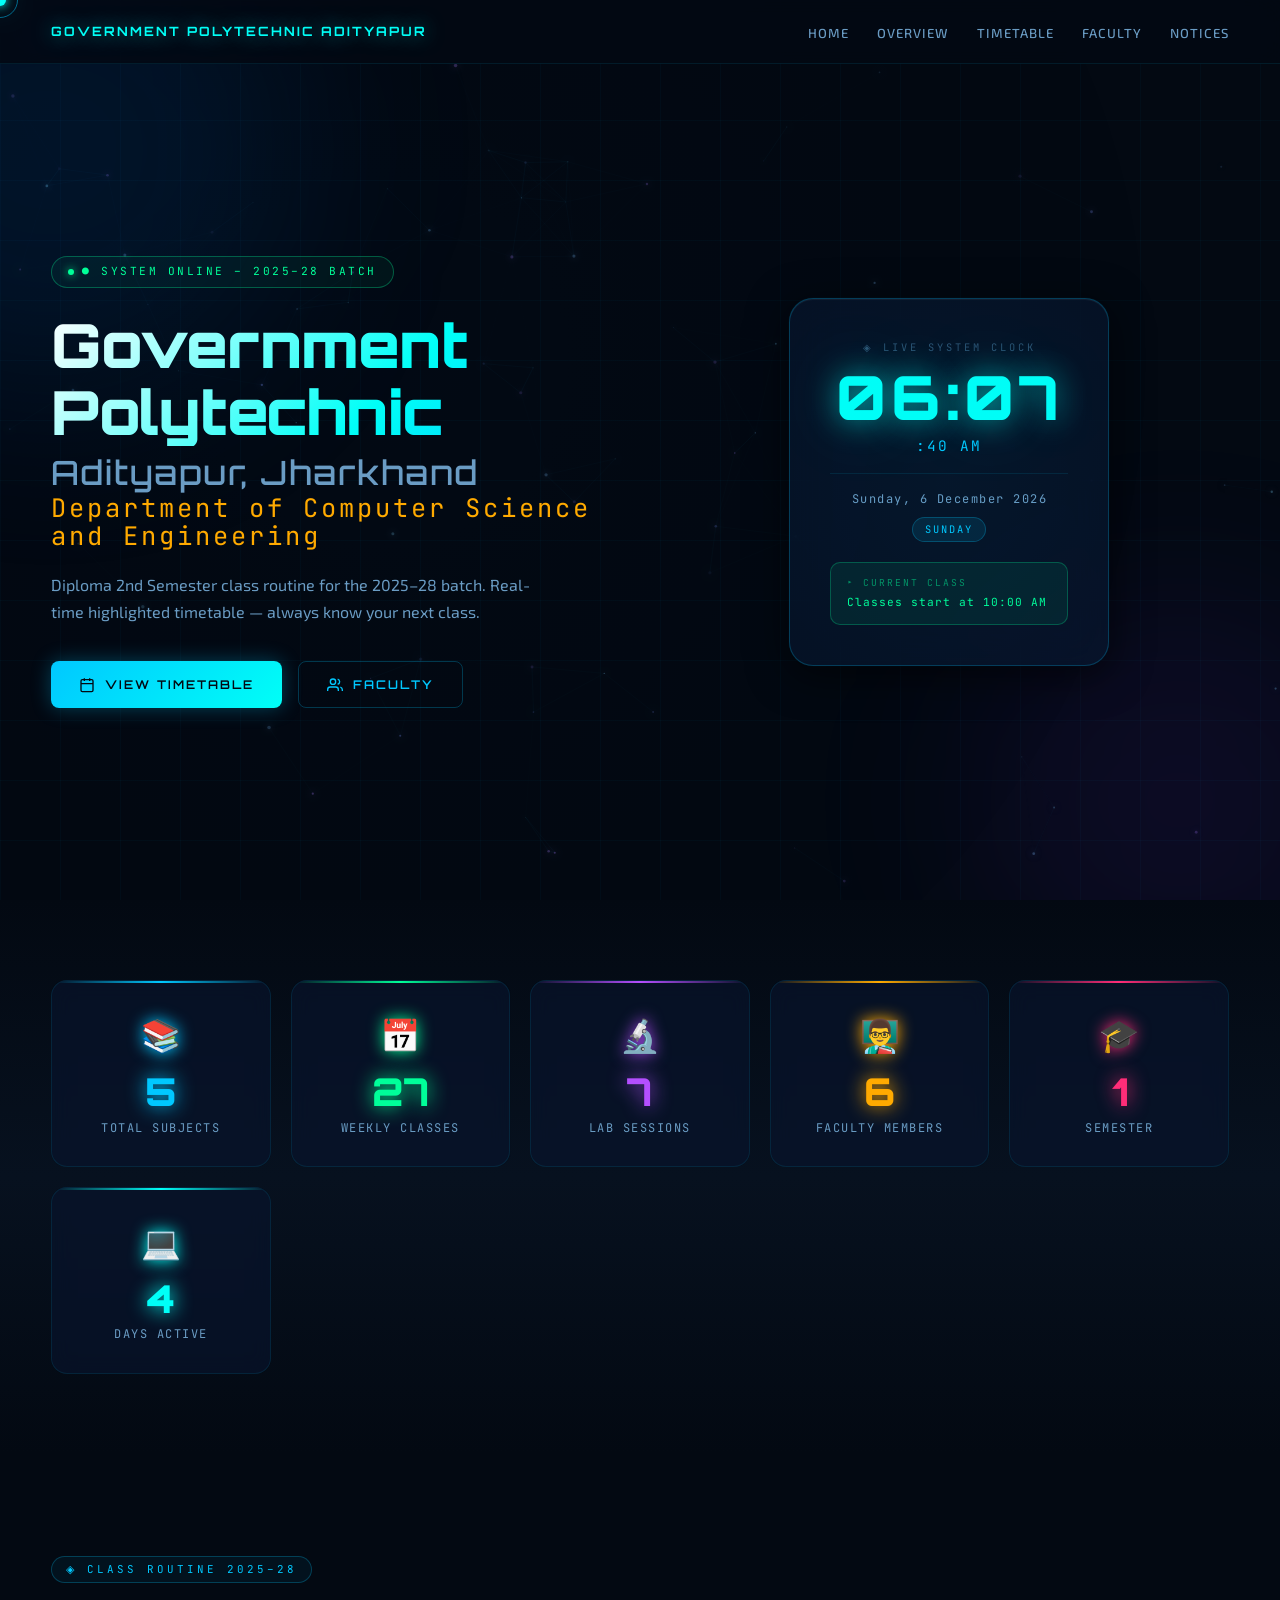
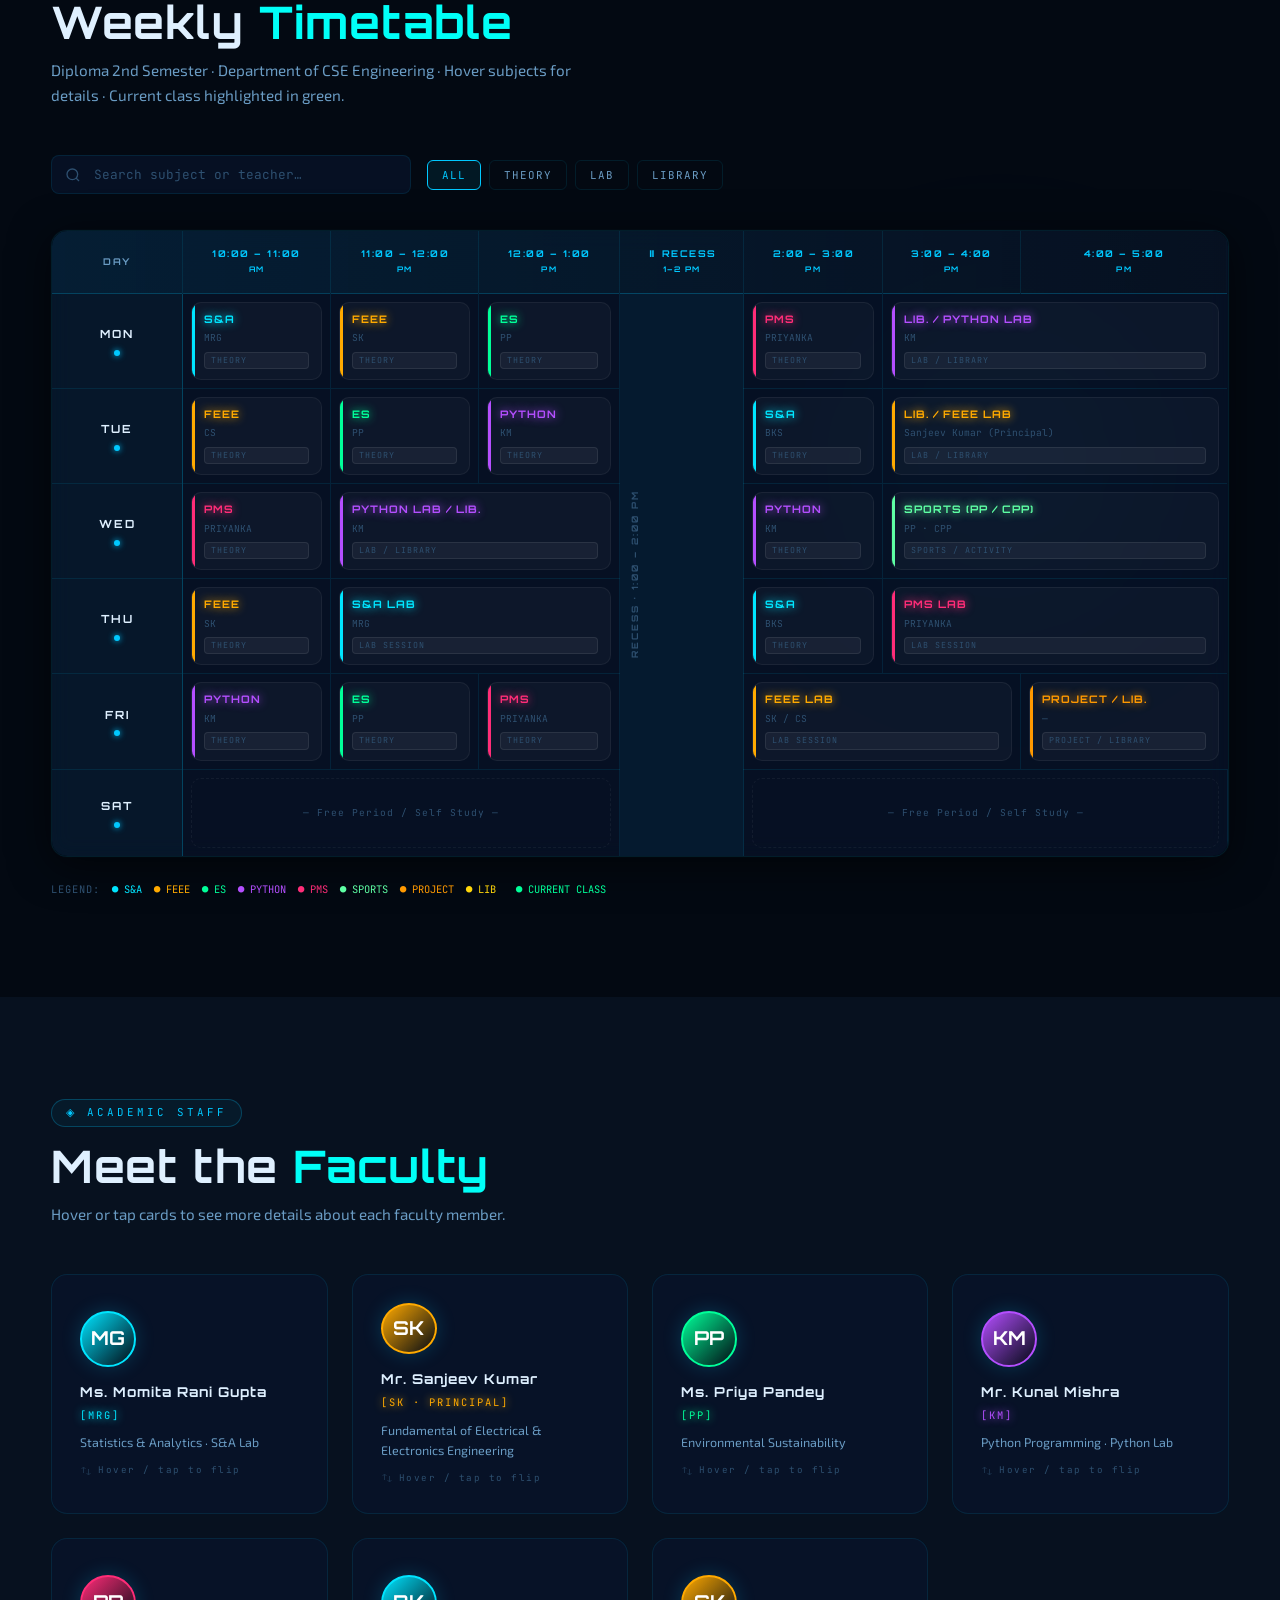
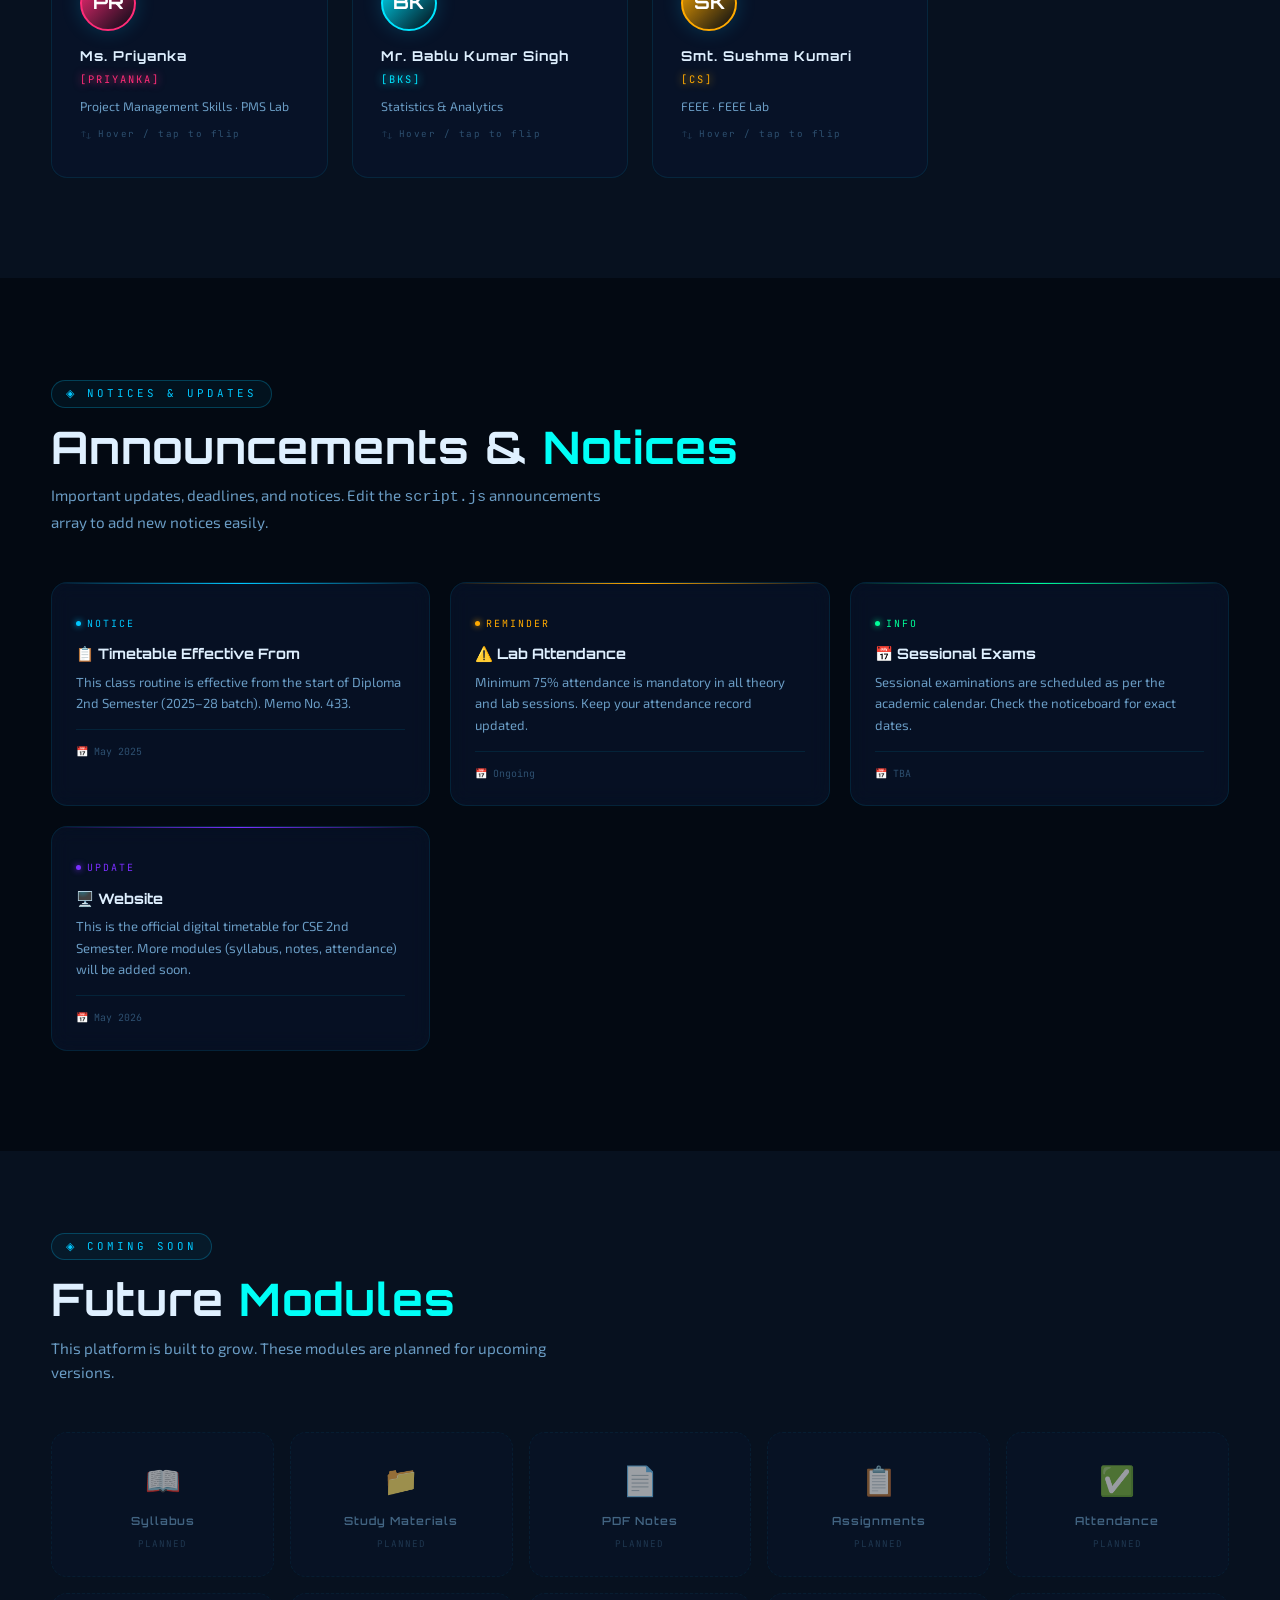
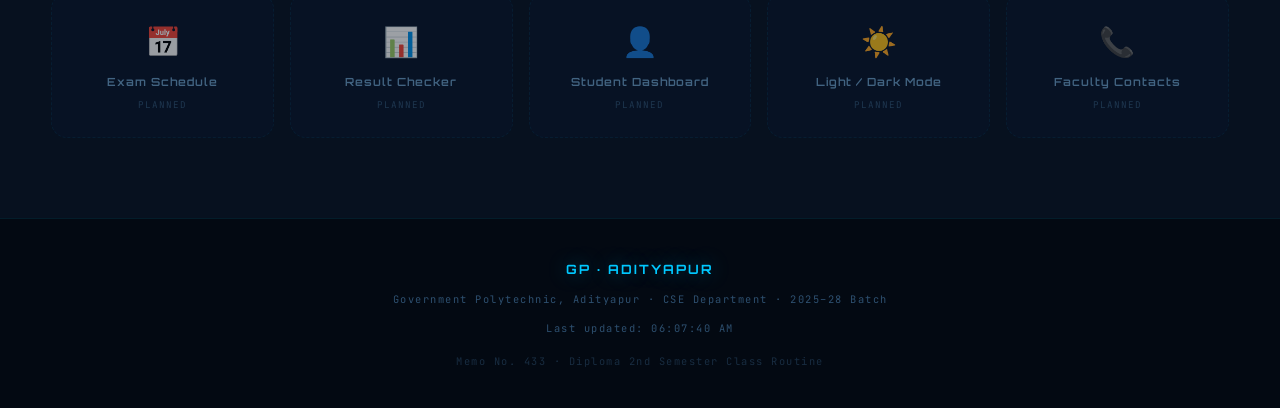
==== commit 40849c4a: "Update index.html" ====
--- a/index.html
+++ b/index.html
@@ -4,7 +4,7 @@
   <meta charset="UTF-8" />
   <meta name="viewport" content="width=device-width, initial-scale=1.0" />
   <meta name="description" content="Government Polytechnic Adityapur – CSE 2nd Semester Timetable 2025-28" />
-  <title>GP Adityapur · CSE Timetable 2025–28</title>
+  <title>Government Polytechnic Adityapur · CSE Timetable 2025–28</title>
 
   <!-- Google Fonts -->
   <link rel="preconnect" href="https://fonts.googleapis.com" />
@@ -35,7 +35,7 @@
 
   <!-- ══════════════════════ NAVIGATION ══════════════════════ -->
   <nav id="main-nav" role="navigation" aria-label="Main navigation">
-    <a href="#hero" class="nav-brand">GP<span>·</span>ADITYAPUR</a>
+    <a href="#hero" class="nav-brand">GOVERNMENT POLYTECHNIC ADITYAPUR</a>
 
     <ul class="nav-links" id="nav-links">
       <li><a href="#hero">Home</a></li>
@@ -66,7 +66,7 @@
           <h1 class="hero-heading">
             <span class="line-1">Government<br/>Polytechnic</span>
             <span class="line-2">Adityapur, Jharkhand</span>
-            <span class="line-3">Dept. of CSE Engineering · Memo No. 433</span>
+            <span class="line-3">Department of Computer Science and Engineering</span>
           </h1>
 
           <p class="hero-desc">
@@ -651,9 +651,9 @@
           <div class="faculty-card-inner">
             <div class="faculty-front">
               <div class="faculty-avatar" style="--card-color: var(--clr-sa);">MG</div>
-              <div class="faculty-name">Mr. M.R. Gupta</div>
+              <div class="faculty-name">Ms. Momita Rani Gupta</div>
               <div class="faculty-short">[MRG]</div>
-              <div class="faculty-subject">Signals &amp; Analysis · S&amp;A Lab</div>
+              <div class="faculty-subject">Statistics &amp; Analytics · S&amp;A Lab</div>
               <div class="faculty-hint">
                 <svg width="12" height="12" viewBox="0 0 24 24" fill="none" stroke="currentColor" stroke-width="2"><path d="M7 16V4m0 0L3 8m4-4l4 4"/><path d="M17 8v12m0 0l4-4m-4 4l-4-4"/></svg>
                 Hover / tap to flip
@@ -663,7 +663,7 @@
               <div>
                 <div class="f-role" style="--card-color: var(--clr-sa);">Faculty · CSE Dept.</div>
                 <div class="f-subjects">
-                  📘 Signals &amp; Analysis (Theory)<br/>
+                  📘 Statistics &amp; Analytics (Theory)<br/>
                   🔬 S&amp;A Lab (Thursday)
                 </div>
               </div>
@@ -679,7 +679,7 @@
               <div class="faculty-avatar" style="--card-color: var(--clr-feee);">SK</div>
               <div class="faculty-name">Mr. Sanjeev Kumar</div>
               <div class="faculty-short">[SK · PRINCIPAL]</div>
-              <div class="faculty-subject">Fund. Electrical &amp; Electronics Engg.</div>
+              <div class="faculty-subject">Fundamental of Electrical &amp; Electronics Engineering</div>
               <div class="faculty-hint">
                 <svg width="12" height="12" viewBox="0 0 24 24" fill="none" stroke="currentColor" stroke-width="2"><path d="M7 16V4m0 0L3 8m4-4l4 4"/><path d="M17 8v12m0 0l4-4m-4 4l-4-4"/></svg>
                 Hover / tap to flip
@@ -706,7 +706,7 @@
               <div class="faculty-avatar" style="--card-color: var(--clr-es);">PP</div>
               <div class="faculty-name">Ms. Priya Pandey</div>
               <div class="faculty-short">[PP]</div>
-              <div class="faculty-subject">Engineering Science · Sports</div>
+              <div class="faculty-subject">Environmental Sustainability</div>
               <div class="faculty-hint">
                 <svg width="12" height="12" viewBox="0 0 24 24" fill="none" stroke="currentColor" stroke-width="2"><path d="M7 16V4m0 0L3 8m4-4l4 4"/><path d="M17 8v12m0 0l4-4m-4 4l-4-4"/></svg>
                 Hover / tap to flip
@@ -716,8 +716,7 @@
               <div>
                 <div class="f-role" style="--card-color: var(--clr-es);">Faculty · CSE Dept.</div>
                 <div class="f-subjects">
-                  🧪 Engineering Science (Mon, Tue, Fri)<br/>
-                  🏃 Sports Incharge (Wed)
+                   Environmental Sustainability (Mon, Tue, Fri)<br/>
                 </div>
               </div>
               <div class="f-dept" style="--card-color: var(--clr-es);">Dept. of CSE Engineering · GP Adityapur</div>
@@ -730,7 +729,7 @@
           <div class="faculty-card-inner">
             <div class="faculty-front">
               <div class="faculty-avatar" style="--card-color: var(--clr-python);">KM</div>
-              <div class="faculty-name">Ms. K. Mishra</div>
+              <div class="faculty-name">Mr. Kunal Mishra</div>
               <div class="faculty-short">[KM]</div>
               <div class="faculty-subject">Python Programming · Python Lab</div>
               <div class="faculty-hint">
@@ -744,7 +743,6 @@
                 <div class="f-subjects">
                   🐍 Python Programming (Tue, Wed, Fri)<br/>
                   🔬 Python Lab (Mon, Wed)<br/>
-                  📚 Library Incharge
                 </div>
               </div>
               <div class="f-dept" style="--card-color: var(--clr-python);">Dept. of CSE Engineering · GP Adityapur</div>
@@ -759,7 +757,7 @@
               <div class="faculty-avatar" style="--card-color: var(--clr-pms);">PR</div>
               <div class="faculty-name">Ms. Priyanka</div>
               <div class="faculty-short">[PRIYANKA]</div>
-              <div class="faculty-subject">Prof. &amp; Managerial Skills · PMS Lab</div>
+              <div class="faculty-subject">Project Management Skills · PMS Lab</div>
               <div class="faculty-hint">
                 <svg width="12" height="12" viewBox="0 0 24 24" fill="none" stroke="currentColor" stroke-width="2"><path d="M7 16V4m0 0L3 8m4-4l4 4"/><path d="M17 8v12m0 0l4-4m-4 4l-4-4"/></svg>
                 Hover / tap to flip
@@ -782,10 +780,10 @@
         <div class="faculty-card reveal reveal-delay-1" style="--card-color: var(--clr-sa);">
           <div class="faculty-card-inner">
             <div class="faculty-front">
-              <div class="faculty-avatar" style="--card-color: var(--clr-sa);">BS</div>
-              <div class="faculty-name">Mr. B.K. Singh</div>
+              <div class="faculty-avatar" style="--card-color: var(--clr-sa);">BK</div>
+              <div class="faculty-name">Mr. Bablu Kumar Singh</div>
               <div class="faculty-short">[BKS]</div>
-              <div class="faculty-subject">Signals &amp; Analysis</div>
+              <div class="faculty-subject">Statistics &amp; Analytics</div>
               <div class="faculty-hint">
                 <svg width="12" height="12" viewBox="0 0 24 24" fill="none" stroke="currentColor" stroke-width="2"><path d="M7 16V4m0 0L3 8m4-4l4 4"/><path d="M17 8v12m0 0l4-4m-4 4l-4-4"/></svg>
                 Hover / tap to flip
@@ -807,8 +805,8 @@
         <div class="faculty-card reveal reveal-delay-2" style="--card-color: var(--clr-feee);">
           <div class="faculty-card-inner">
             <div class="faculty-front">
-              <div class="faculty-avatar" style="--card-color: var(--clr-feee);">CS</div>
-              <div class="faculty-name">Mr. C. Sharma</div>
+              <div class="faculty-avatar" style="--card-color: var(--clr-feee);">SK</div>
+              <div class="faculty-name">Smt. Sushma Kumari</div>
               <div class="faculty-short">[CS]</div>
               <div class="faculty-subject">FEEE · FEEE Lab</div>
               <div class="faculty-hint">
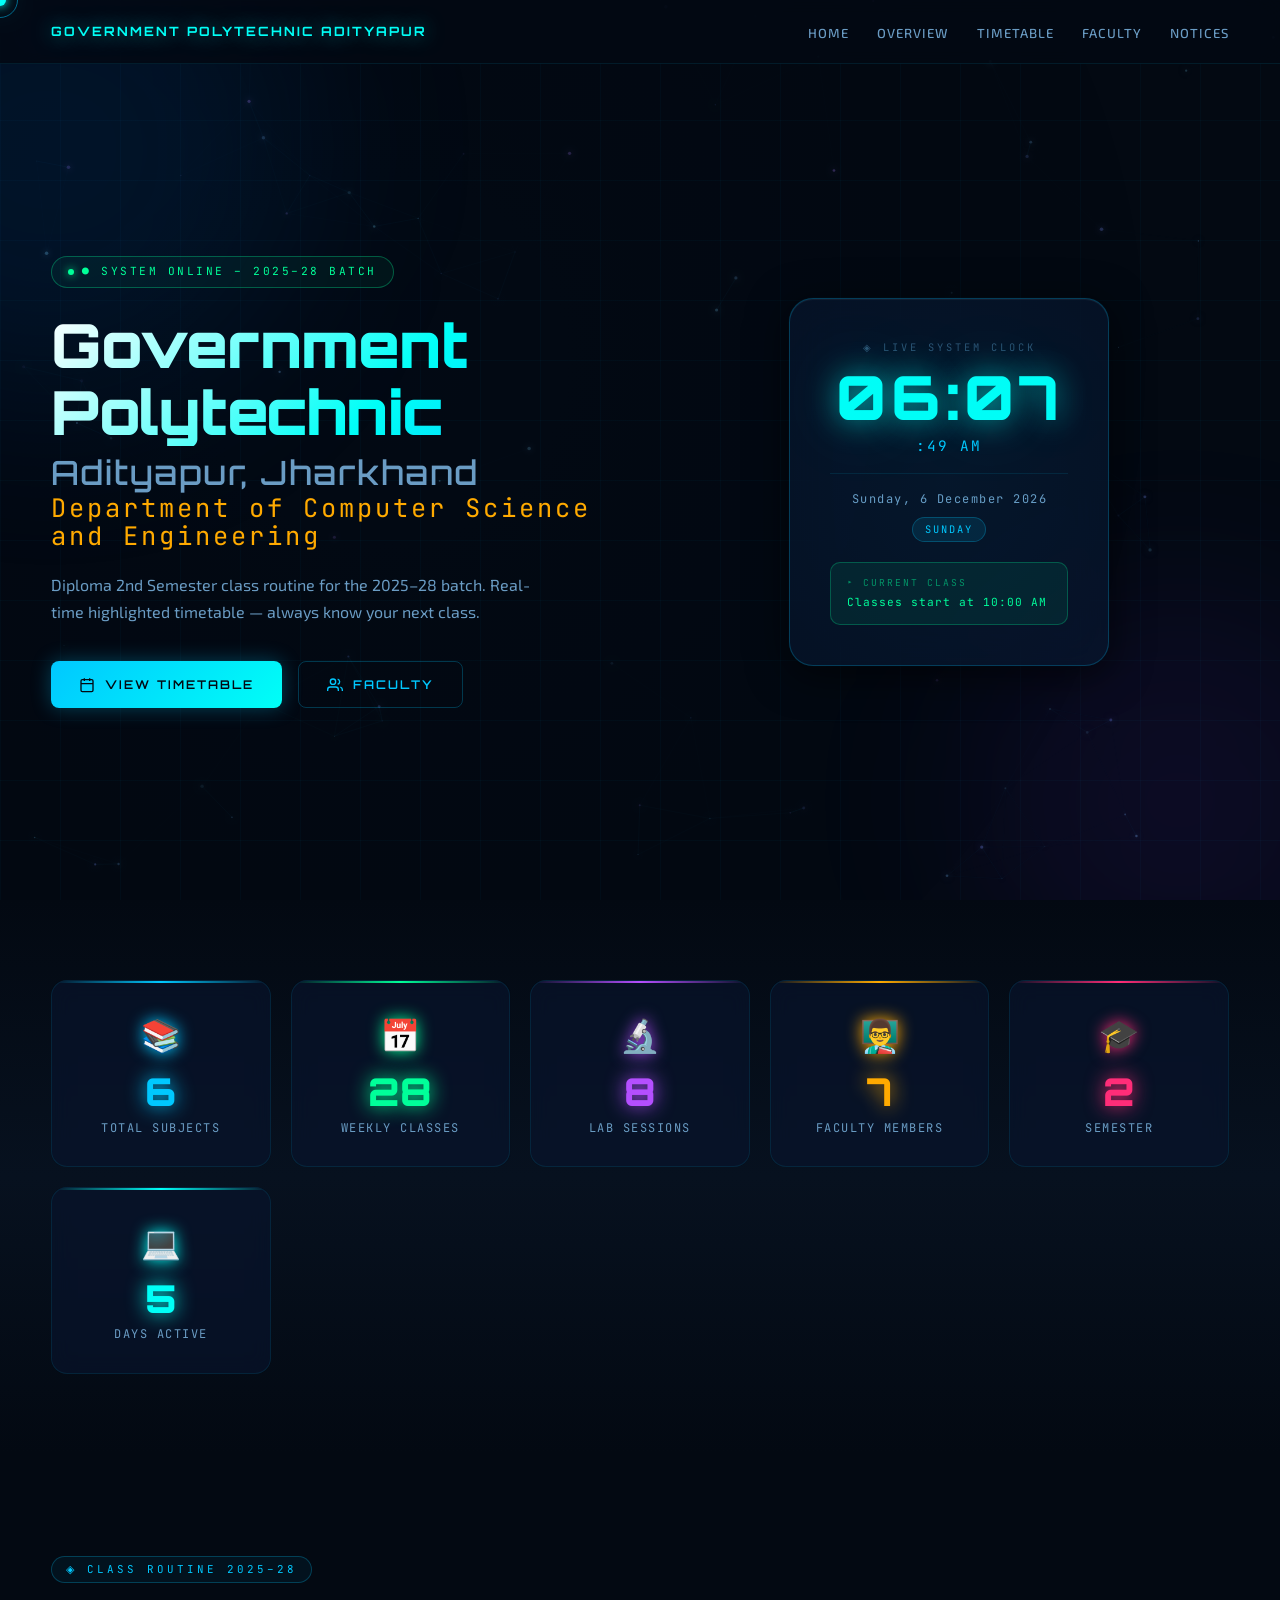
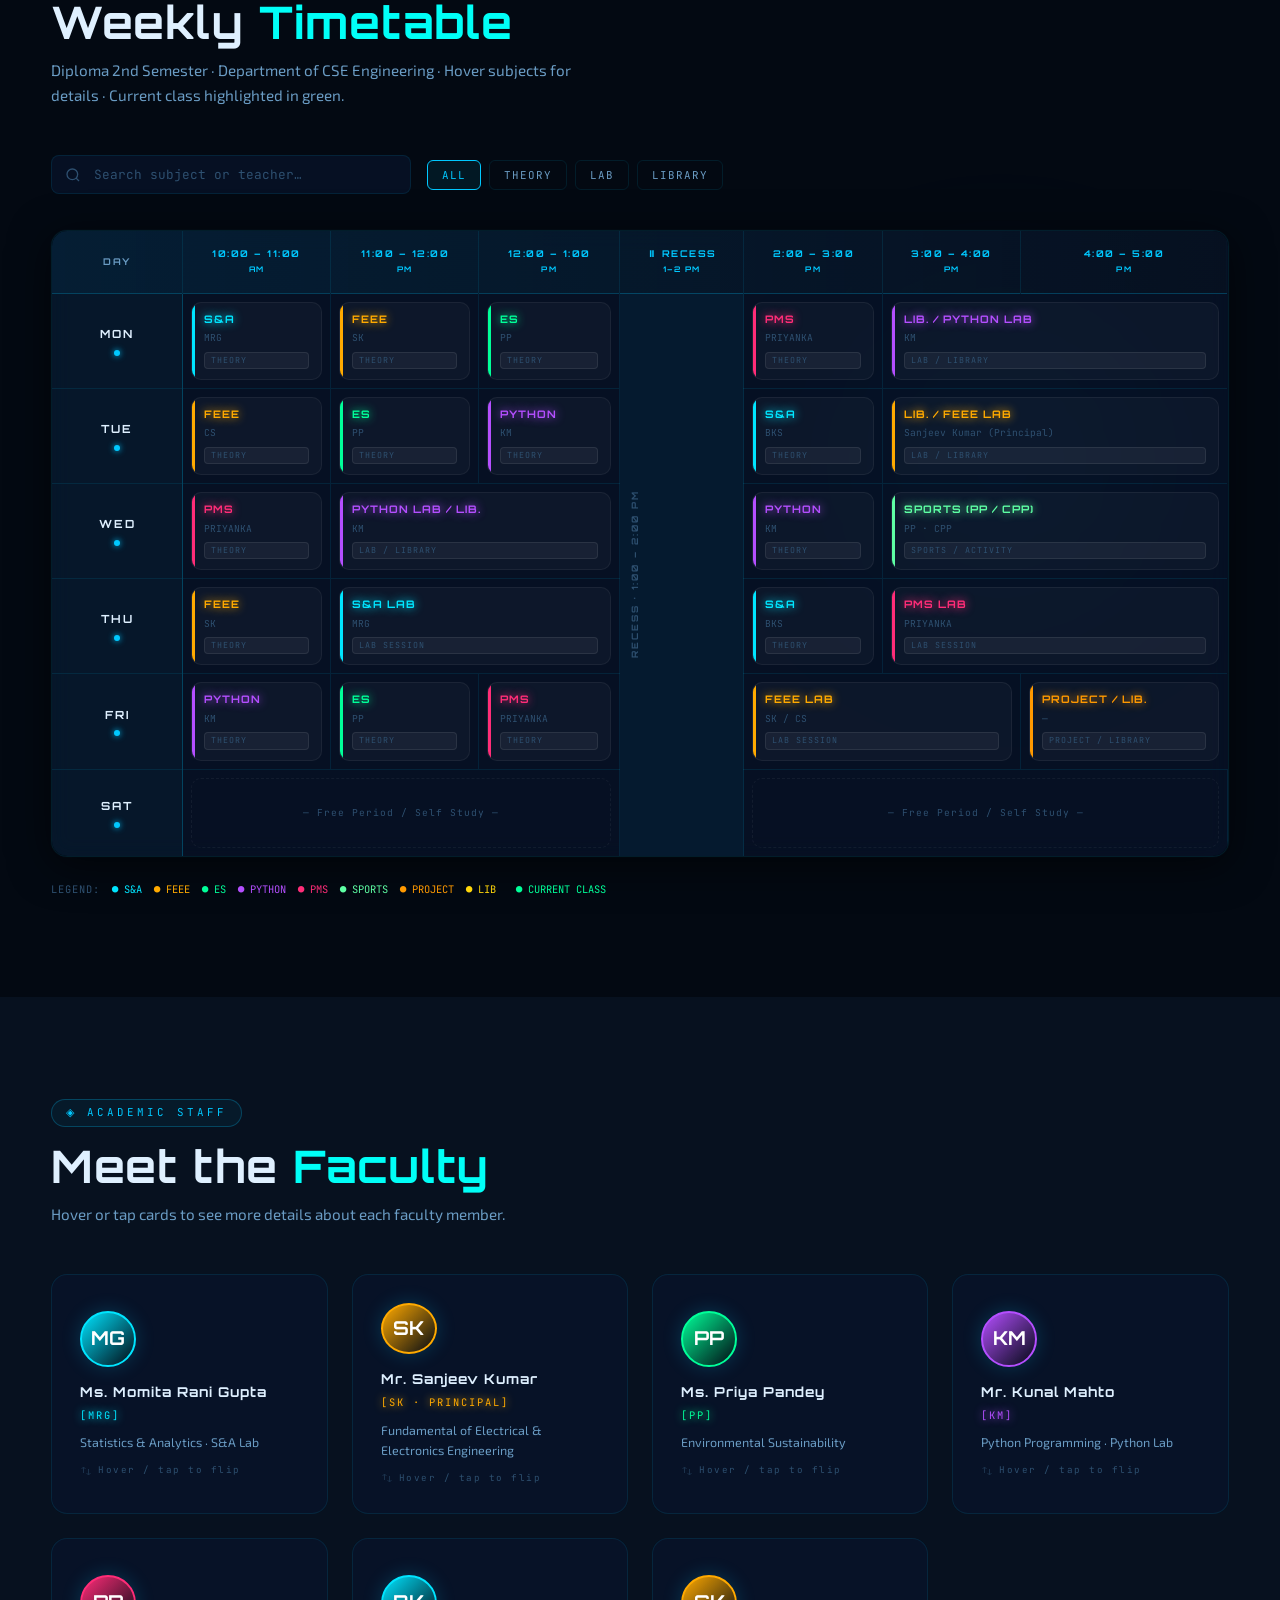
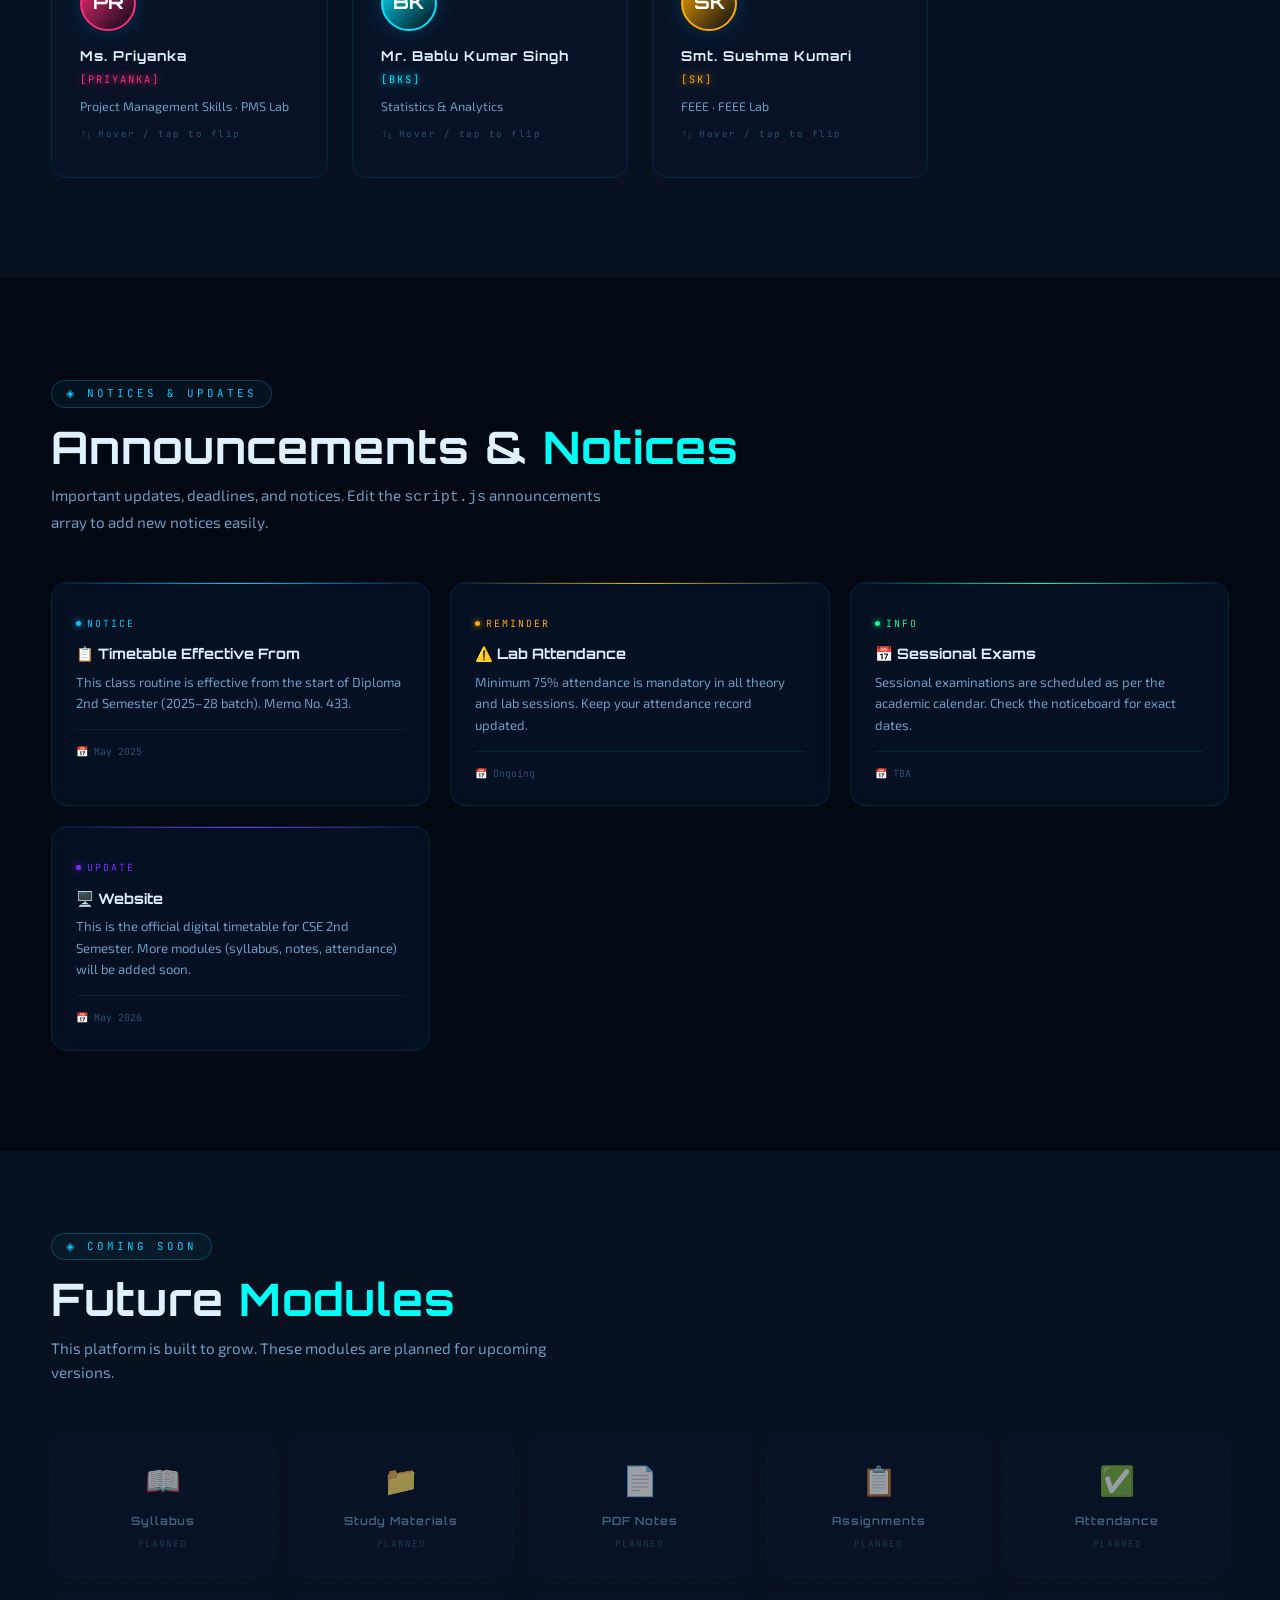
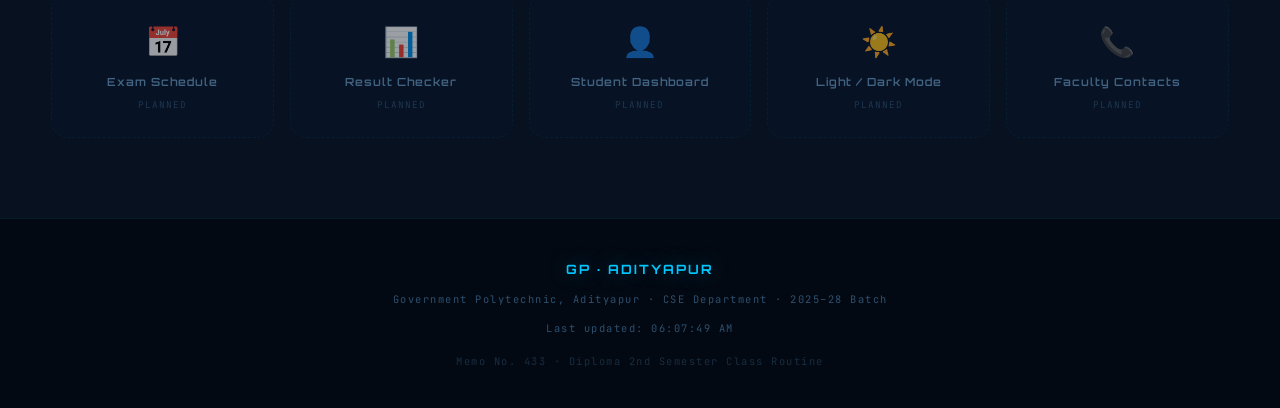
==== commit 4b6a897c: "Update index.html" ====
--- a/index.html
+++ b/index.html
@@ -729,7 +729,7 @@
           <div class="faculty-card-inner">
             <div class="faculty-front">
               <div class="faculty-avatar" style="--card-color: var(--clr-python);">KM</div>
-              <div class="faculty-name">Mr. Kunal Mishra</div>
+              <div class="faculty-name">Mr. Kunal Mahto</div>
               <div class="faculty-short">[KM]</div>
               <div class="faculty-subject">Python Programming · Python Lab</div>
               <div class="faculty-hint">
@@ -807,7 +807,7 @@
             <div class="faculty-front">
               <div class="faculty-avatar" style="--card-color: var(--clr-feee);">SK</div>
               <div class="faculty-name">Smt. Sushma Kumari</div>
-              <div class="faculty-short">[CS]</div>
+              <div class="faculty-short">[SK]</div>
               <div class="faculty-subject">FEEE · FEEE Lab</div>
               <div class="faculty-hint">
                 <svg width="12" height="12" viewBox="0 0 24 24" fill="none" stroke="currentColor" stroke-width="2"><path d="M7 16V4m0 0L3 8m4-4l4 4"/><path d="M17 8v12m0 0l4-4m-4 4l-4-4"/></svg>
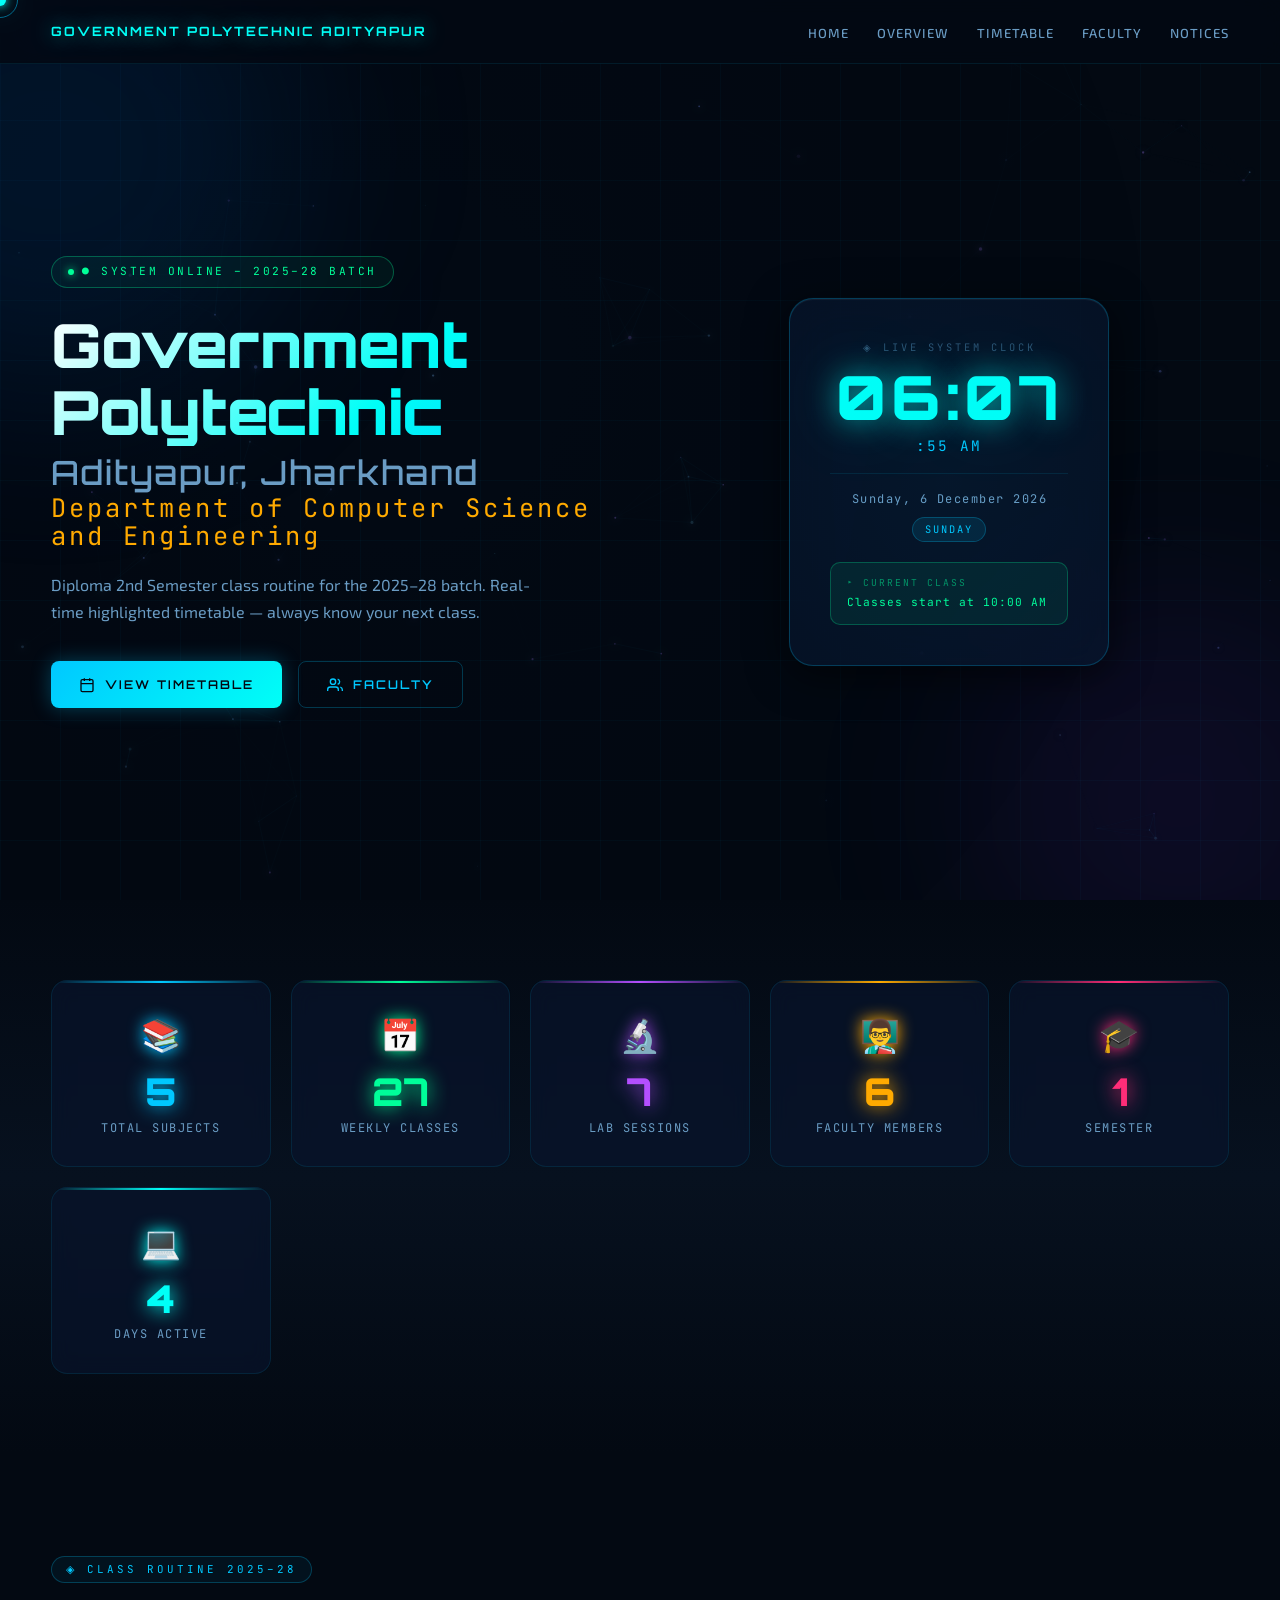
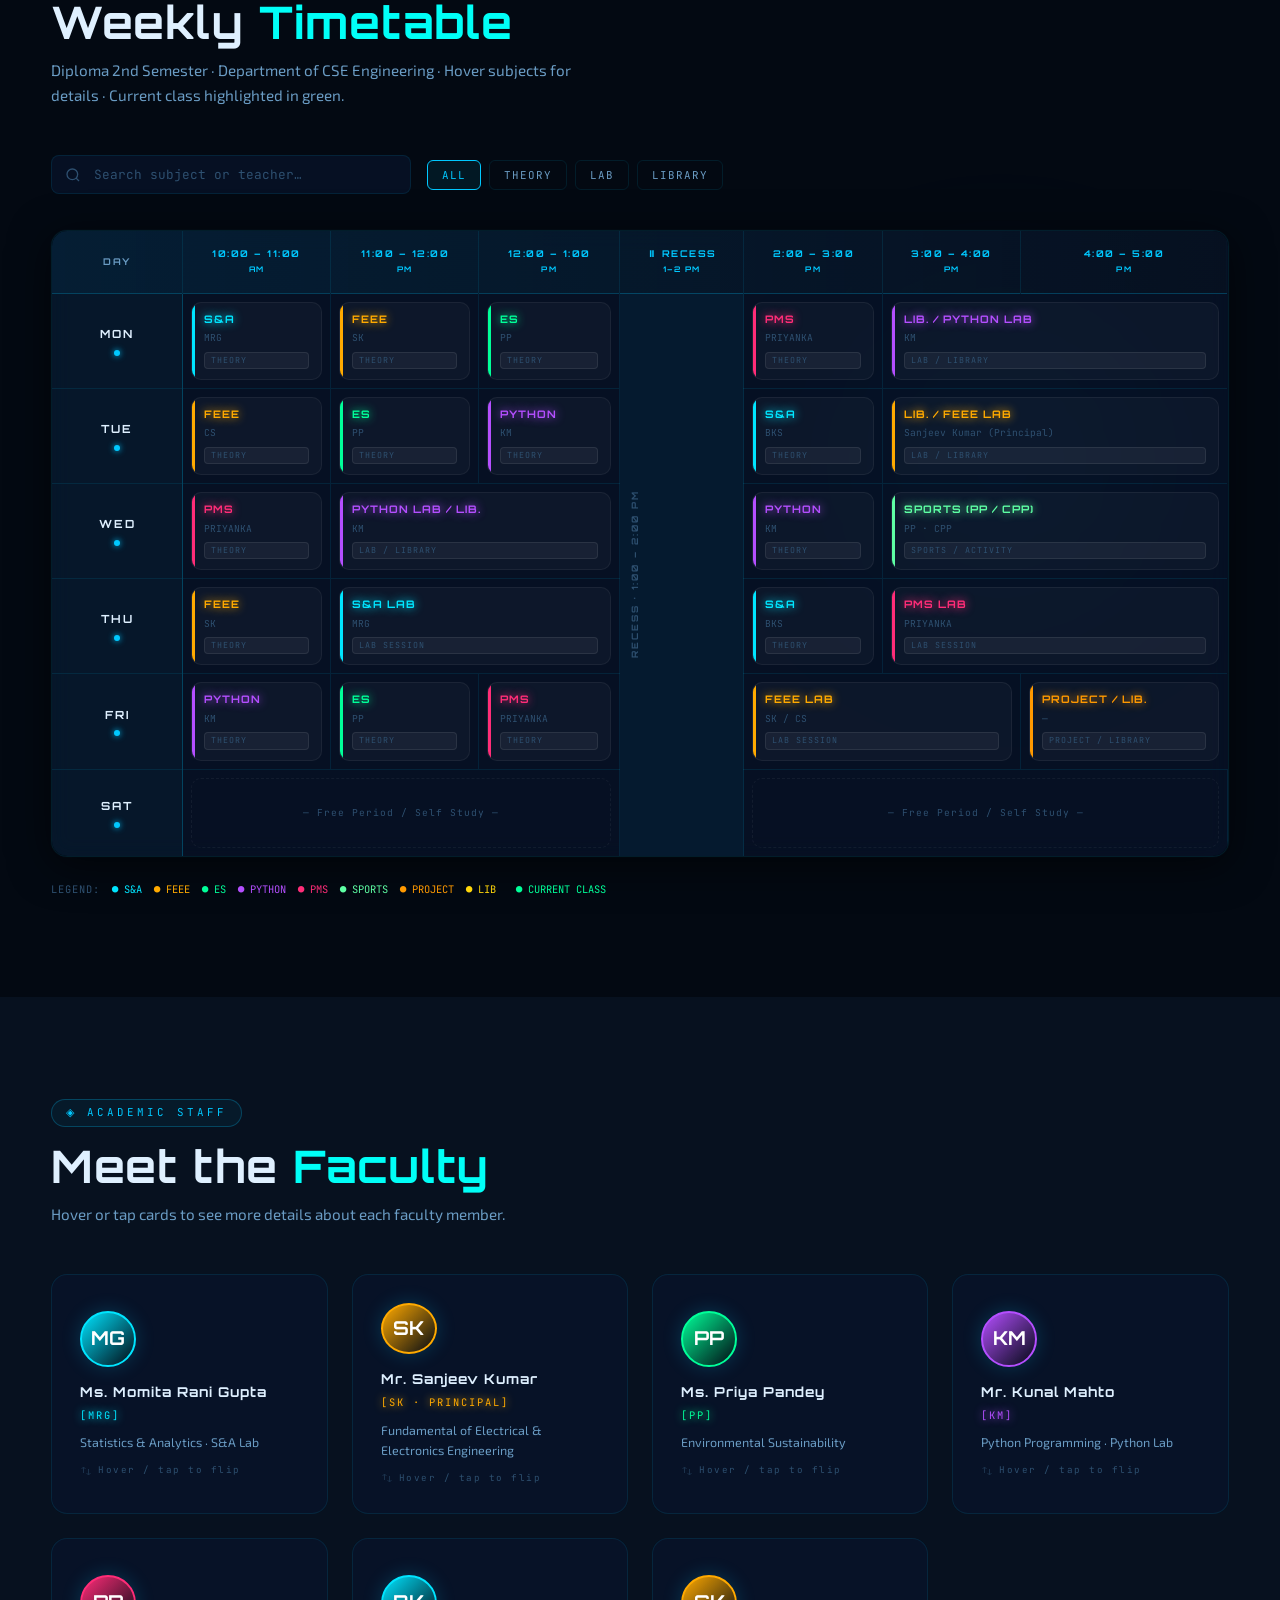
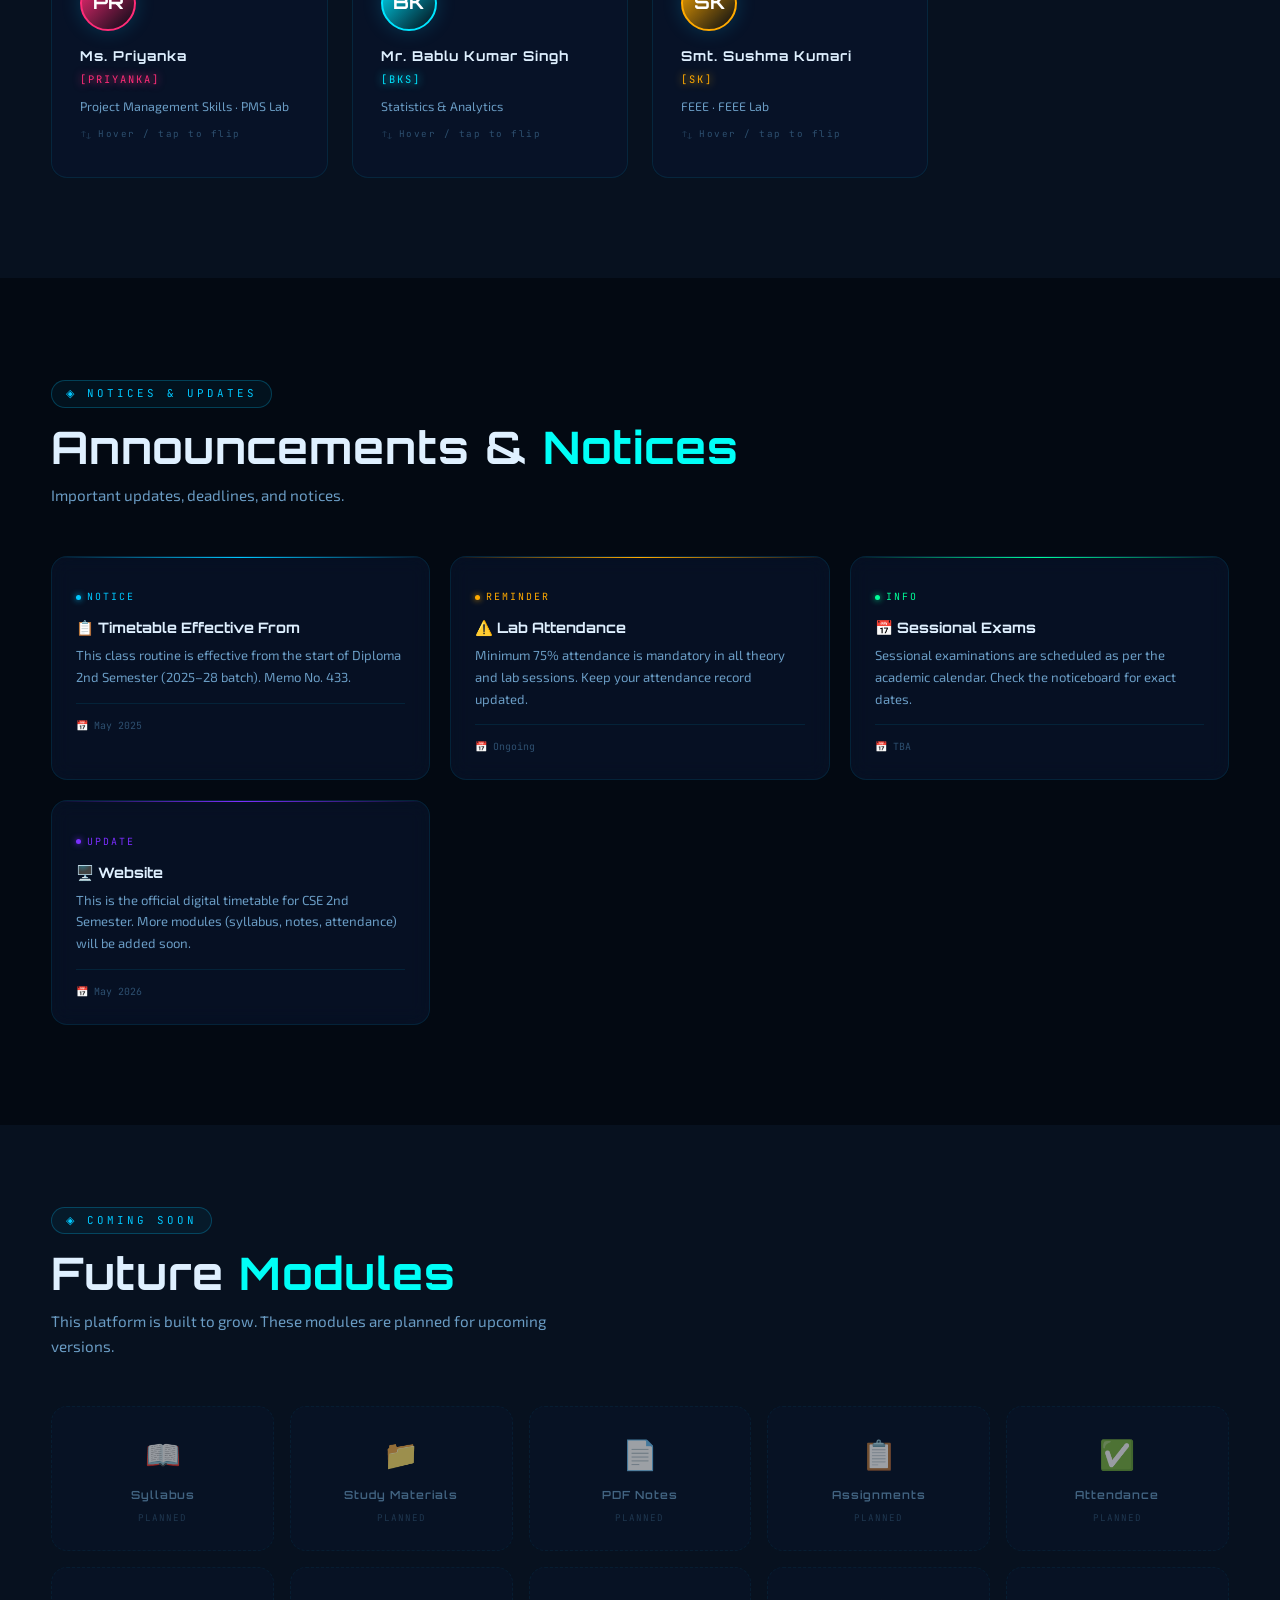
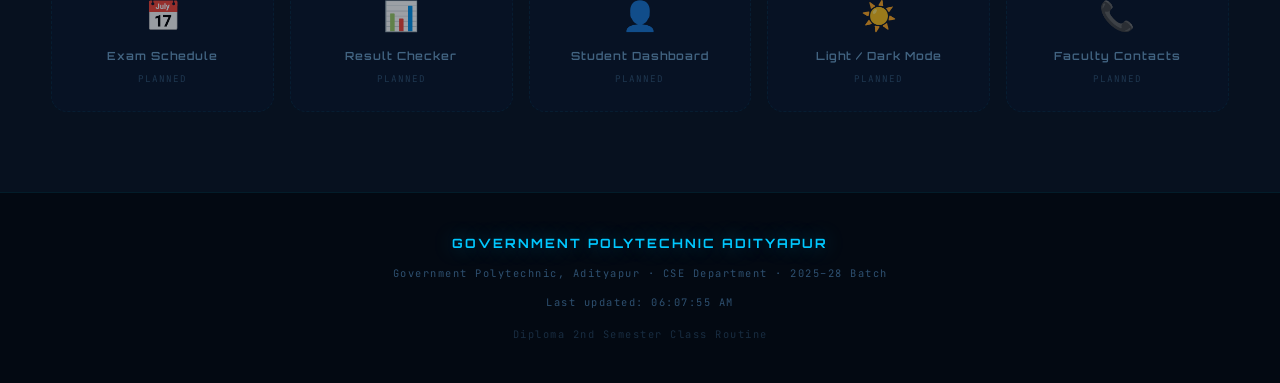
==== commit 96d39ce8: "Update index.html" ====
--- a/index.html
+++ b/index.html
@@ -838,7 +838,7 @@
       <div class="section-header reveal">
         <div class="section-tag">◈ Notices & Updates</div>
         <h2 class="section-title">Announcements &amp; <span>Notices</span></h2>
-        <p class="section-subtitle">Important updates, deadlines, and notices. Edit the <code>script.js</code> announcements array to add new notices easily.</p>
+        <p class="section-subtitle">Important updates, deadlines, and notices.</p>
       </div>
 
       <div class="announcements-grid" id="announcements-grid">
@@ -878,10 +878,10 @@
   <footer>
     <div class="container">
       <div class="footer-inner">
-        <div class="footer-brand">GP · ADITYAPUR</div>
+        <div class="footer-brand">GOVERNMENT POLYTECHNIC ADITYAPUR</div>
         <p class="footer-text">Government Polytechnic, Adityapur · CSE Department · 2025–28 Batch</p>
         <p class="footer-text" id="footer-time">—</p>
-        <p class="footer-text" style="margin-top: 4px; opacity: 0.5;">Memo No. 433 · Diploma 2nd Semester Class Routine</p>
+        <p class="footer-text" style="margin-top: 4px; opacity: 0.5;">Diploma 2nd Semester Class Routine</p>
       </div>
     </div>
   </footer>
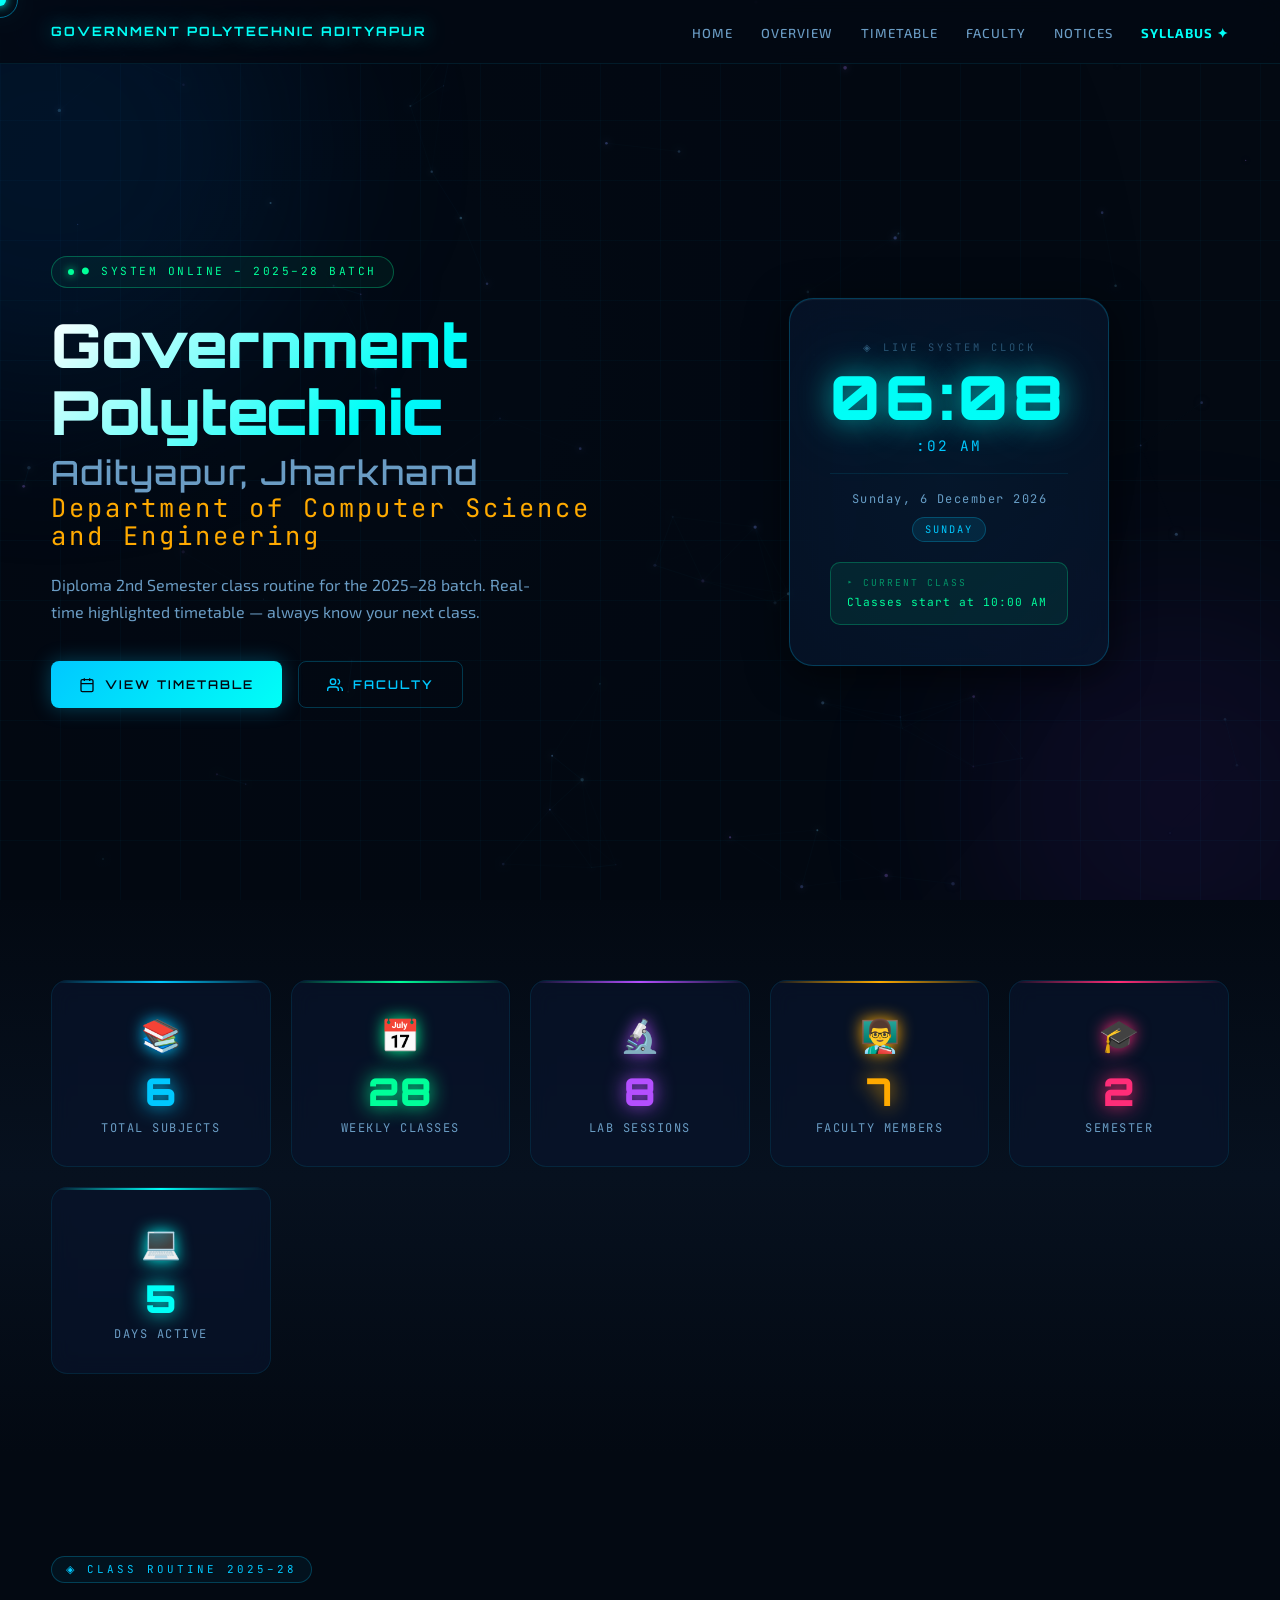
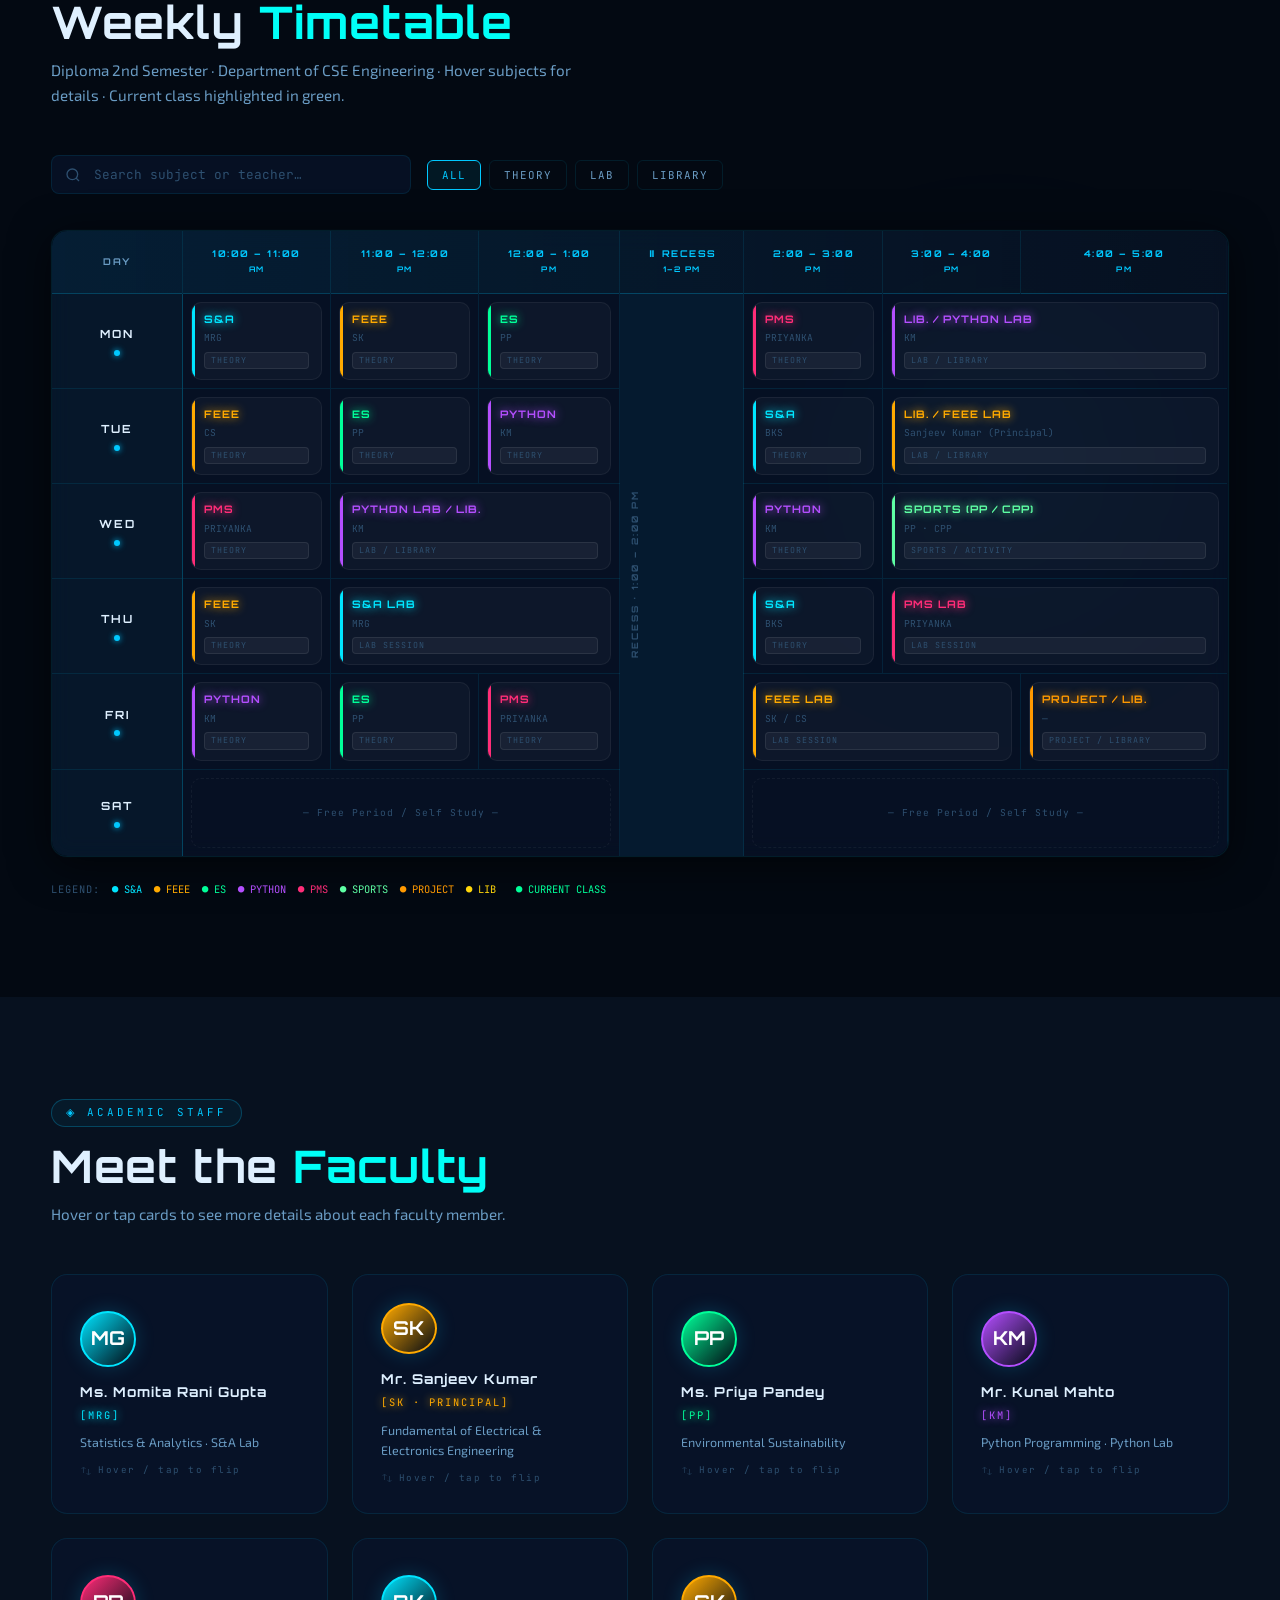
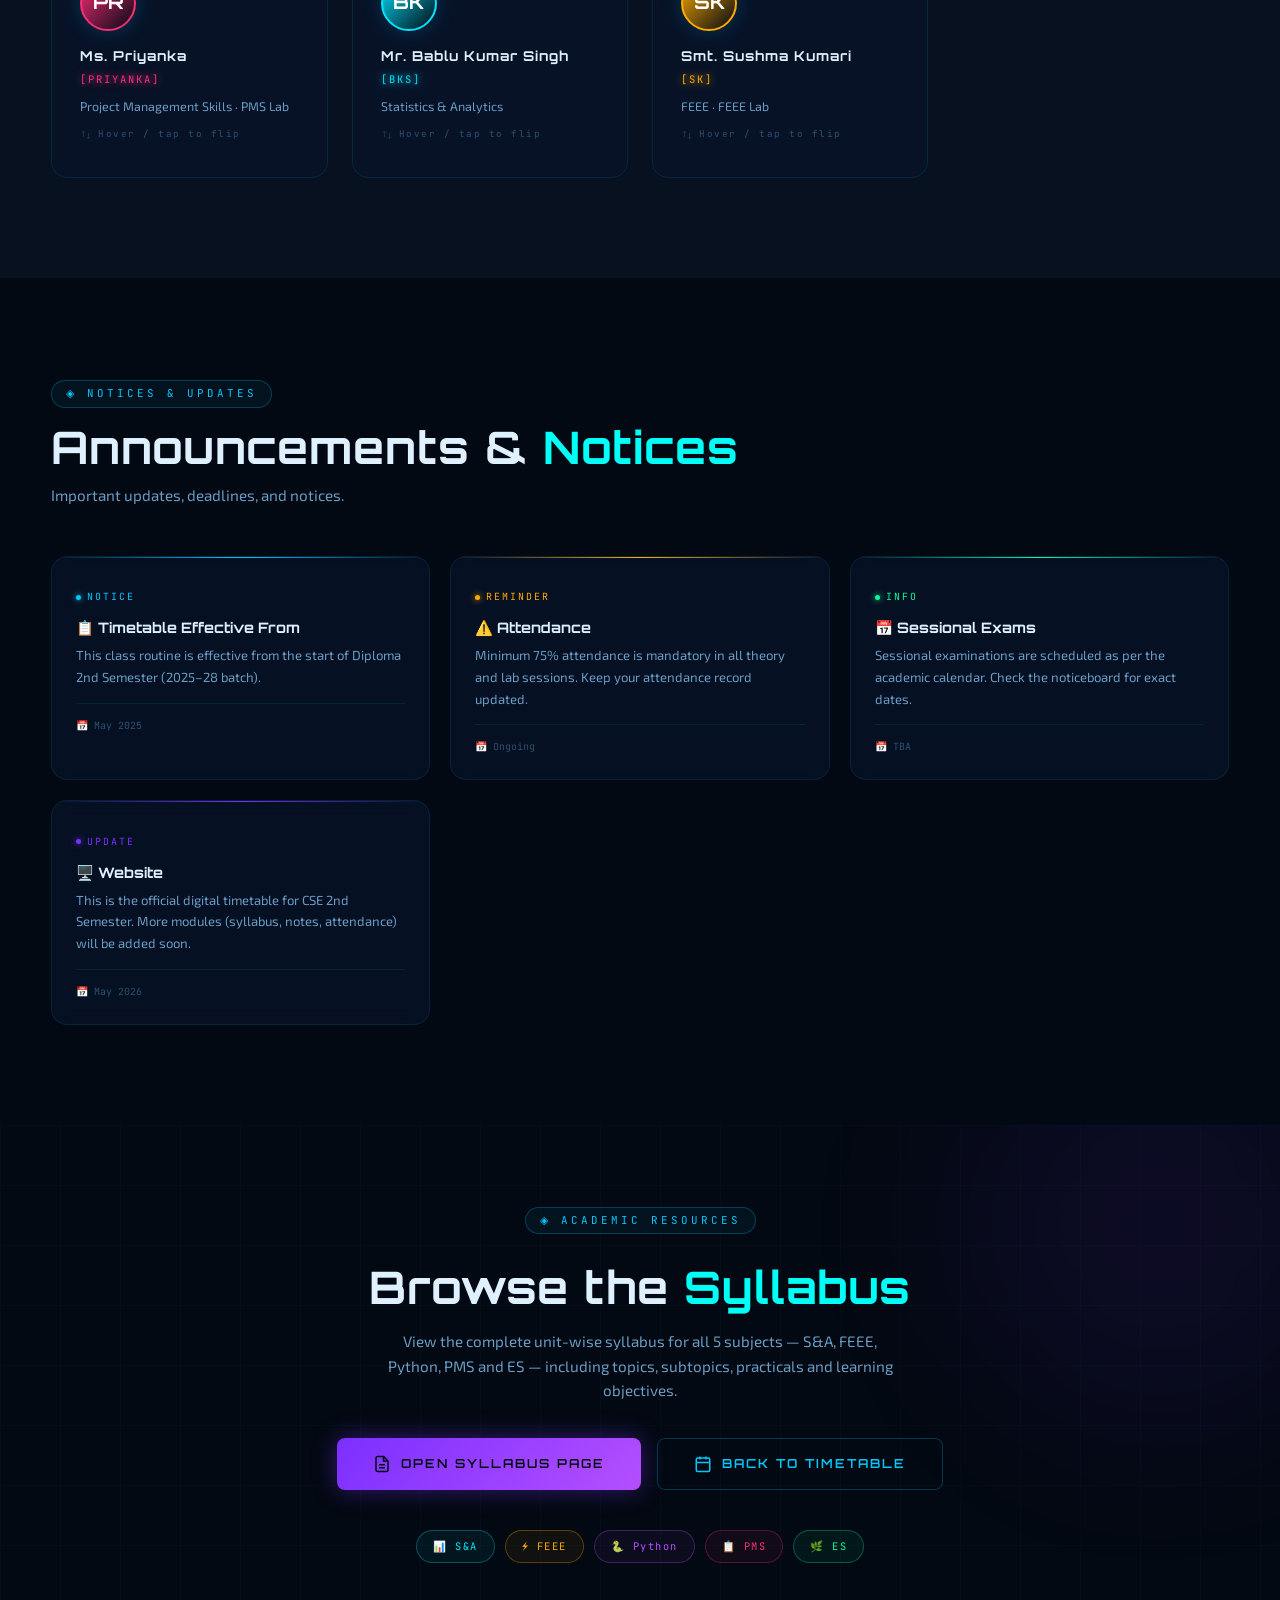
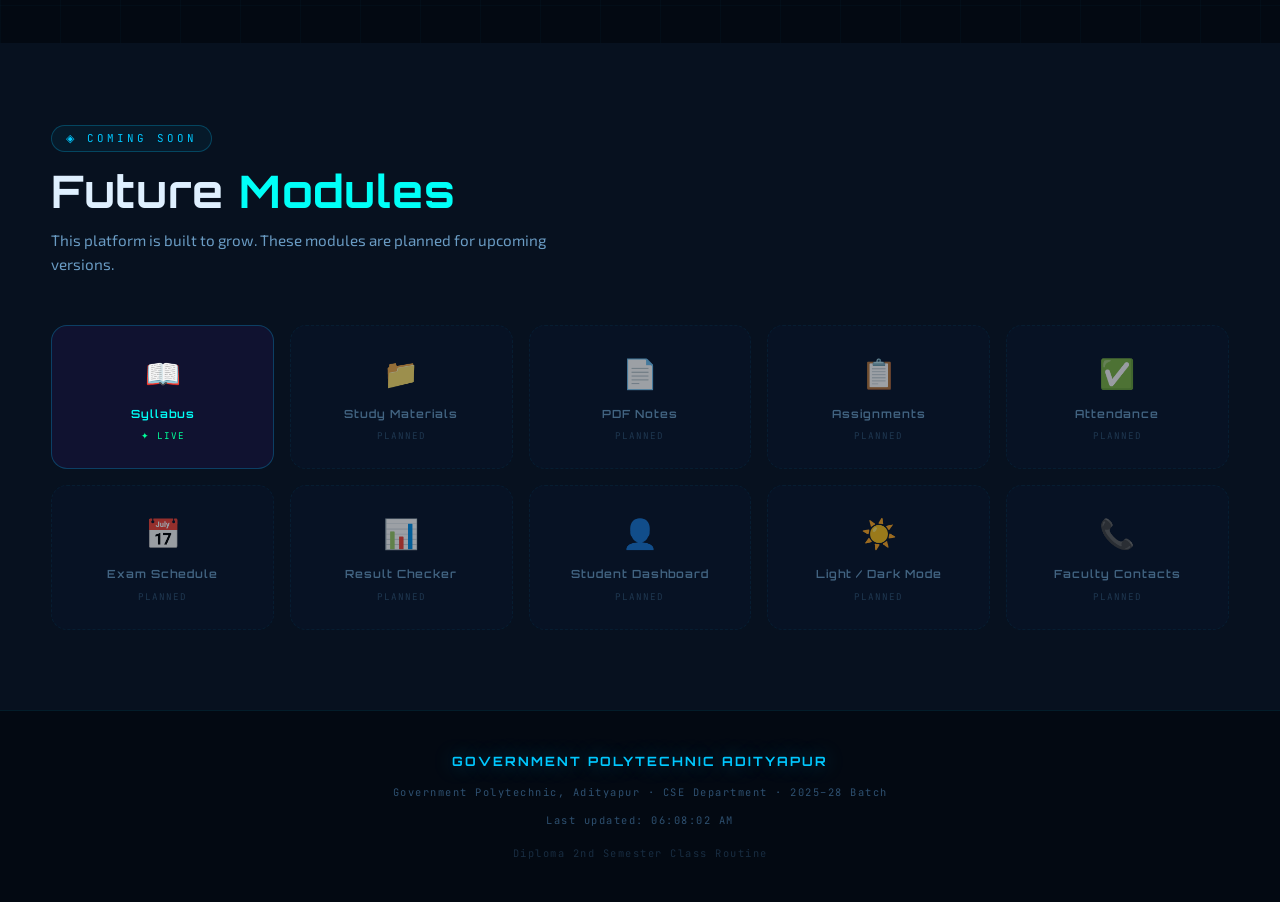
==== commit 021a30c1: "Update index.html" ====
--- a/index.html
+++ b/index.html
@@ -43,6 +43,7 @@
       <li><a href="#timetable">Timetable</a></li>
       <li><a href="#faculty">Faculty</a></li>
       <li><a href="#announcements">Notices</a></li>
+      <li><a href="syllabus.html" style="color:var(--neon-cyan);font-weight:700;">Syllabus ✦</a></li>
     </ul>
 
     <div class="nav-hamburger" id="nav-hamburger" aria-label="Toggle menu" role="button" tabindex="0">
@@ -848,6 +849,39 @@
     </div>
   </section>
 
+  <!-- ══════════════════════ SYLLABUS CTA SECTION ══════════════════════ -->
+  <section id="syllabus-cta" style="padding: 80px 0; background: var(--bg-primary); position:relative; overflow:hidden;">
+    <div style="position:absolute;inset:0;background-image:linear-gradient(rgba(0,200,255,0.025) 1px,transparent 1px),linear-gradient(90deg,rgba(0,200,255,0.025) 1px,transparent 1px);background-size:60px 60px;pointer-events:none;"></div>
+    <div style="position:absolute;width:400px;height:400px;background:rgba(123,47,255,0.08);border-radius:50%;filter:blur(80px);top:-100px;right:-80px;pointer-events:none;"></div>
+    <div class="container" style="position:relative;z-index:1;text-align:center;">
+      <div class="section-tag reveal" style="display:inline-block;">◈ Academic Resources</div>
+      <h2 class="section-title reveal" style="margin:14px 0 16px;">Browse the <span>Syllabus</span></h2>
+      <p class="section-subtitle reveal" style="margin: 0 auto 36px; max-width:520px;">
+        View the complete unit-wise syllabus for all 5 subjects — S&amp;A, FEEE, Python, PMS and ES —
+        including topics, subtopics, practicals and learning objectives.
+      </p>
+      <div class="reveal" style="display:flex;justify-content:center;gap:16px;flex-wrap:wrap;">
+        <a href="syllabus.html" class="btn-primary" style="background:linear-gradient(135deg,#7b2fff,#b44fff);box-shadow:0 0 24px rgba(123,47,255,0.4);font-size:.78rem;padding:16px 36px;">
+          <svg width="18" height="18" viewBox="0 0 24 24" fill="none" stroke="currentColor" stroke-width="2"><path d="M14 2H6a2 2 0 0 0-2 2v16a2 2 0 0 0 2 2h12a2 2 0 0 0 2-2V8z"/><polyline points="14 2 14 8 20 8"/><line x1="16" y1="13" x2="8" y2="13"/><line x1="16" y1="17" x2="8" y2="17"/></svg>
+          <span>Open Syllabus Page</span>
+        </a>
+        <a href="#timetable" class="btn-secondary" style="font-size:.78rem;padding:15px 36px;">
+          <svg width="18" height="18" viewBox="0 0 24 24" fill="none" stroke="currentColor" stroke-width="2"><rect x="3" y="4" width="18" height="18" rx="2"/><line x1="16" y1="2" x2="16" y2="6"/><line x1="8" y1="2" x2="8" y2="6"/><line x1="3" y1="10" x2="21" y2="10"/></svg>
+          <span>Back to Timetable</span>
+        </a>
+      </div>
+ 
+      <!-- Mini subject pills -->
+      <div class="reveal" style="display:flex;flex-wrap:wrap;gap:10px;justify-content:center;margin-top:40px;">
+        <a href="syllabus.html" style="text-decoration:none;font-family:var(--font-mono);font-size:.65rem;letter-spacing:1.5px;padding:7px 16px;border-radius:100px;border:1px solid rgba(0,229,255,.3);color:var(--clr-sa,#00e5ff);background:rgba(0,229,255,.06);transition:all .3s;">📊 S&amp;A</a>
+        <a href="syllabus.html" style="text-decoration:none;font-family:var(--font-mono);font-size:.65rem;letter-spacing:1.5px;padding:7px 16px;border-radius:100px;border:1px solid rgba(255,170,0,.3);color:var(--clr-feee,#ffaa00);background:rgba(255,170,0,.06);transition:all .3s;">⚡ FEEE</a>
+        <a href="syllabus.html" style="text-decoration:none;font-family:var(--font-mono);font-size:.65rem;letter-spacing:1.5px;padding:7px 16px;border-radius:100px;border:1px solid rgba(180,79,255,.3);color:var(--clr-python,#b44fff);background:rgba(180,79,255,.06);transition:all .3s;">🐍 Python</a>
+        <a href="syllabus.html" style="text-decoration:none;font-family:var(--font-mono);font-size:.65rem;letter-spacing:1.5px;padding:7px 16px;border-radius:100px;border:1px solid rgba(255,45,120,.3);color:var(--clr-pms,#ff2d78);background:rgba(255,45,120,.06);transition:all .3s;">📋 PMS</a>
+        <a href="syllabus.html" style="text-decoration:none;font-family:var(--font-mono);font-size:.65rem;letter-spacing:1.5px;padding:7px 16px;border-radius:100px;border:1px solid rgba(0,255,153,.3);color:var(--clr-es,#00ff99);background:rgba(0,255,153,.06);transition:all .3s;">🌿 ES</a>
+      </div>
+    </div>
+  </section>
+
   <!-- ══════════════════════ FUTURE MODULES ══════════════════════ -->
   <section id="future-modules">
     <div class="container">
@@ -859,7 +893,13 @@
       </div>
 
       <div class="modules-grid reveal">
-        <div class="module-card"><div class="module-icon">📖</div><div class="module-name">Syllabus</div><div class="module-status">PLANNED</div></div>
+        <div class="module-card" style="opacity:1;border-color:var(--border-glow);border-style:solid;background:rgba(123,47,255,0.08);">
+          <a href="syllabus.html" style="text-decoration:none;display:block;">
+            <div class="module-icon">📖</div>
+            <div class="module-name" style="color:var(--neon-cyan);">Syllabus</div>
+            <div class="module-status" style="color:var(--neon-green);">✦ LIVE</div>
+          </a>
+        </div>
         <div class="module-card"><div class="module-icon">📁</div><div class="module-name">Study Materials</div><div class="module-status">PLANNED</div></div>
         <div class="module-card"><div class="module-icon">📄</div><div class="module-name">PDF Notes</div><div class="module-status">PLANNED</div></div>
         <div class="module-card"><div class="module-icon">📋</div><div class="module-name">Assignments</div><div class="module-status">PLANNED</div></div>
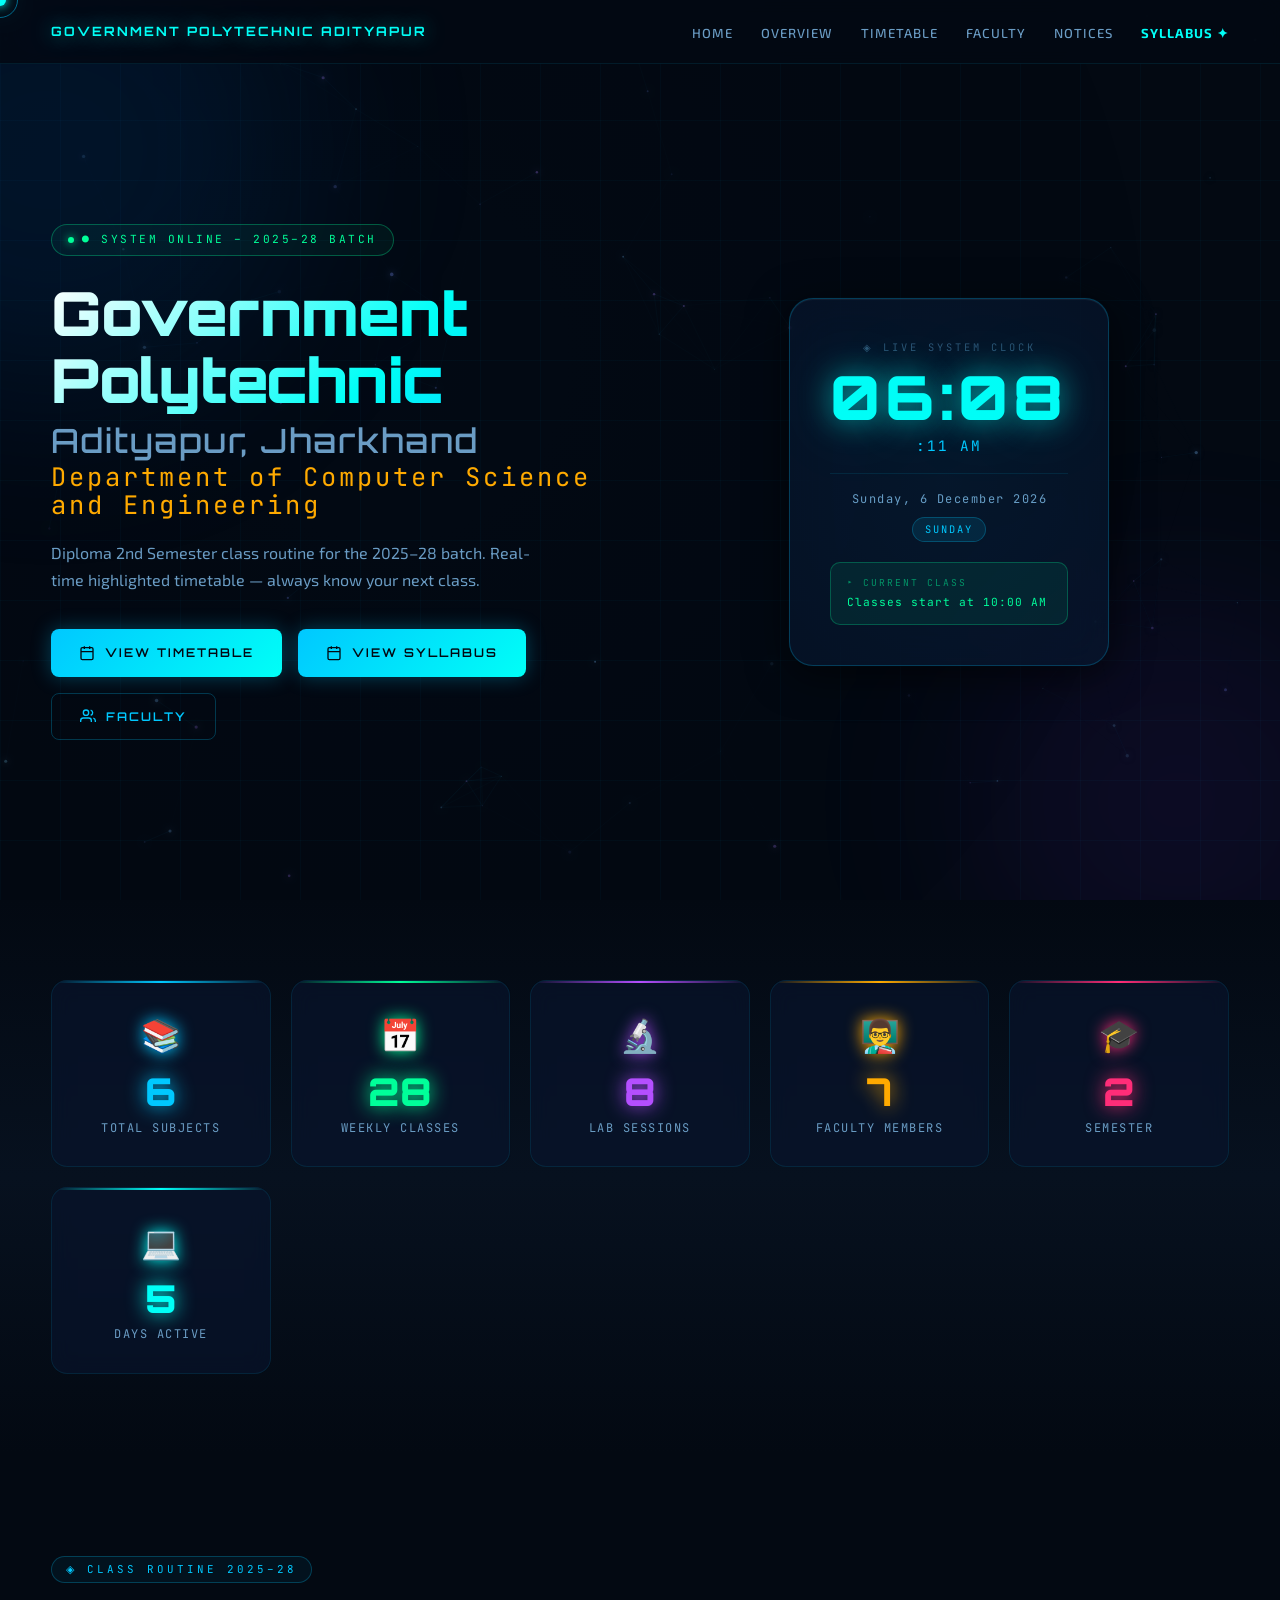
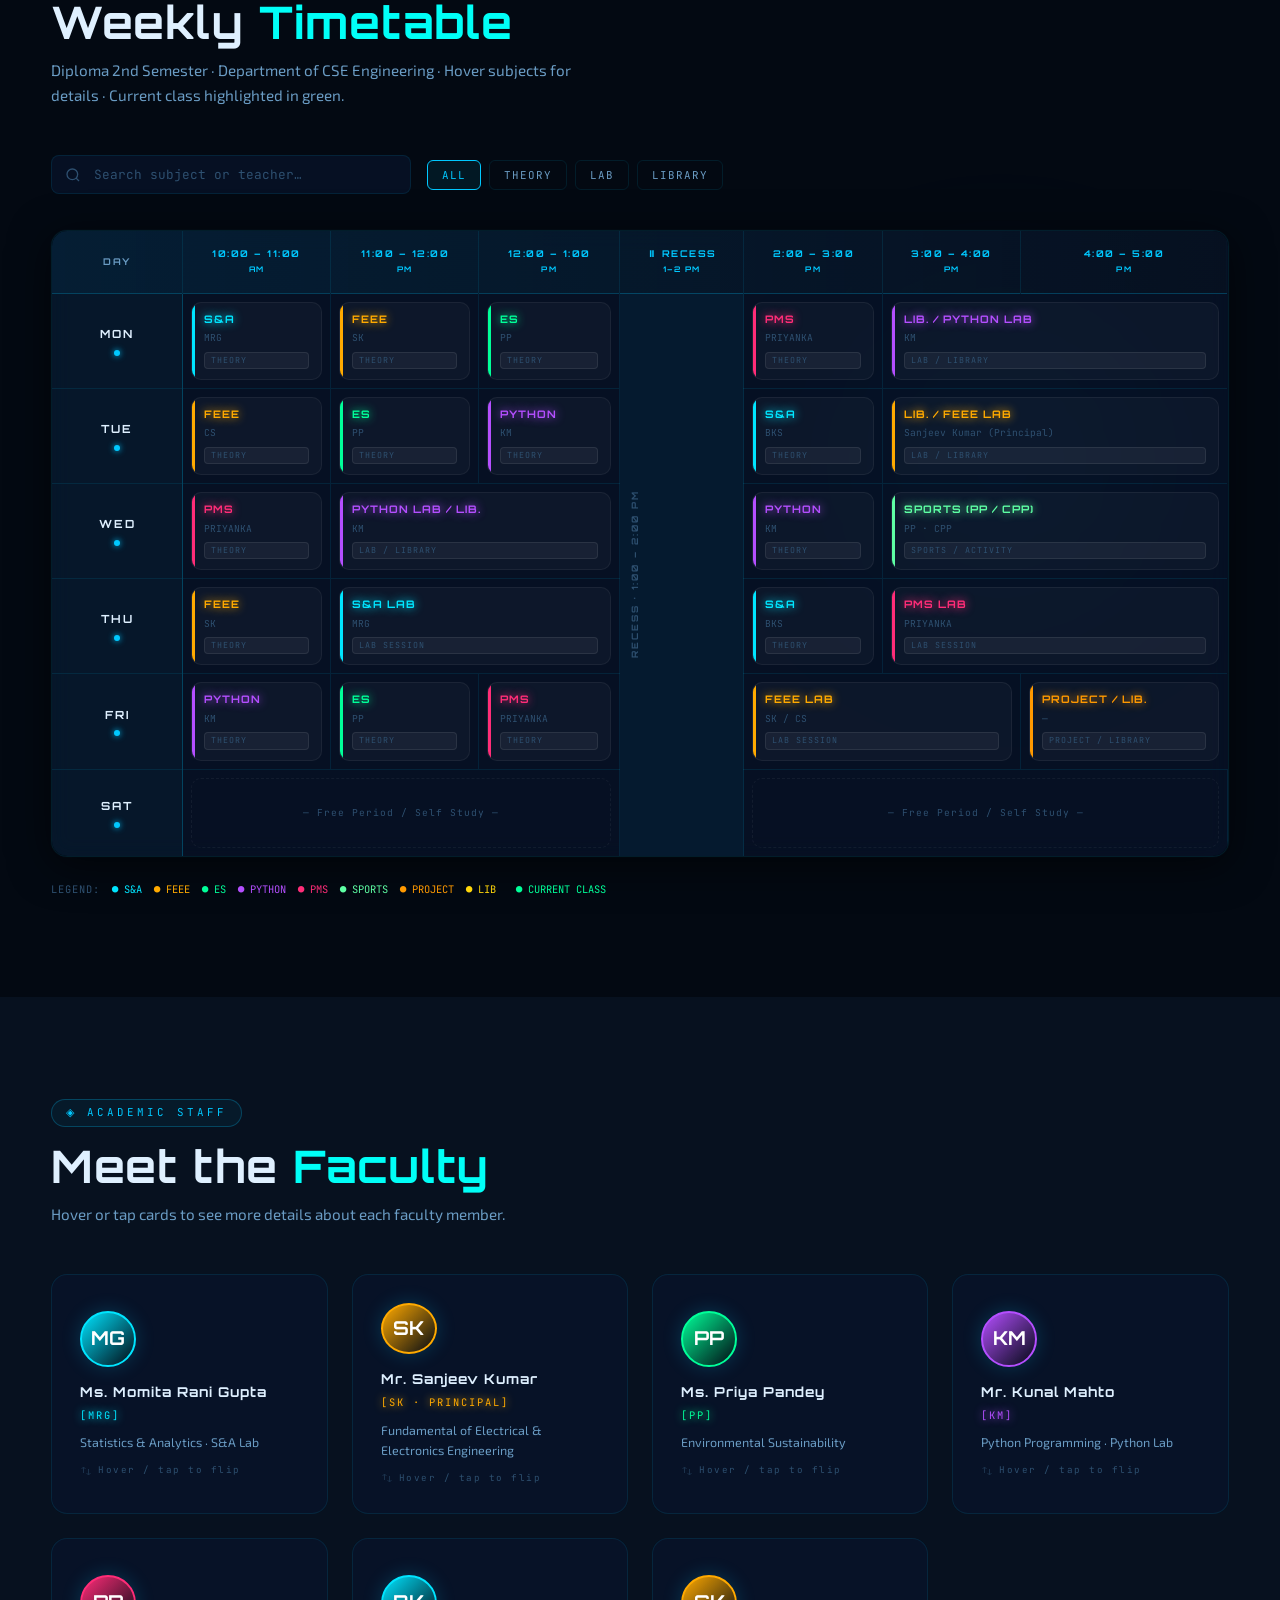
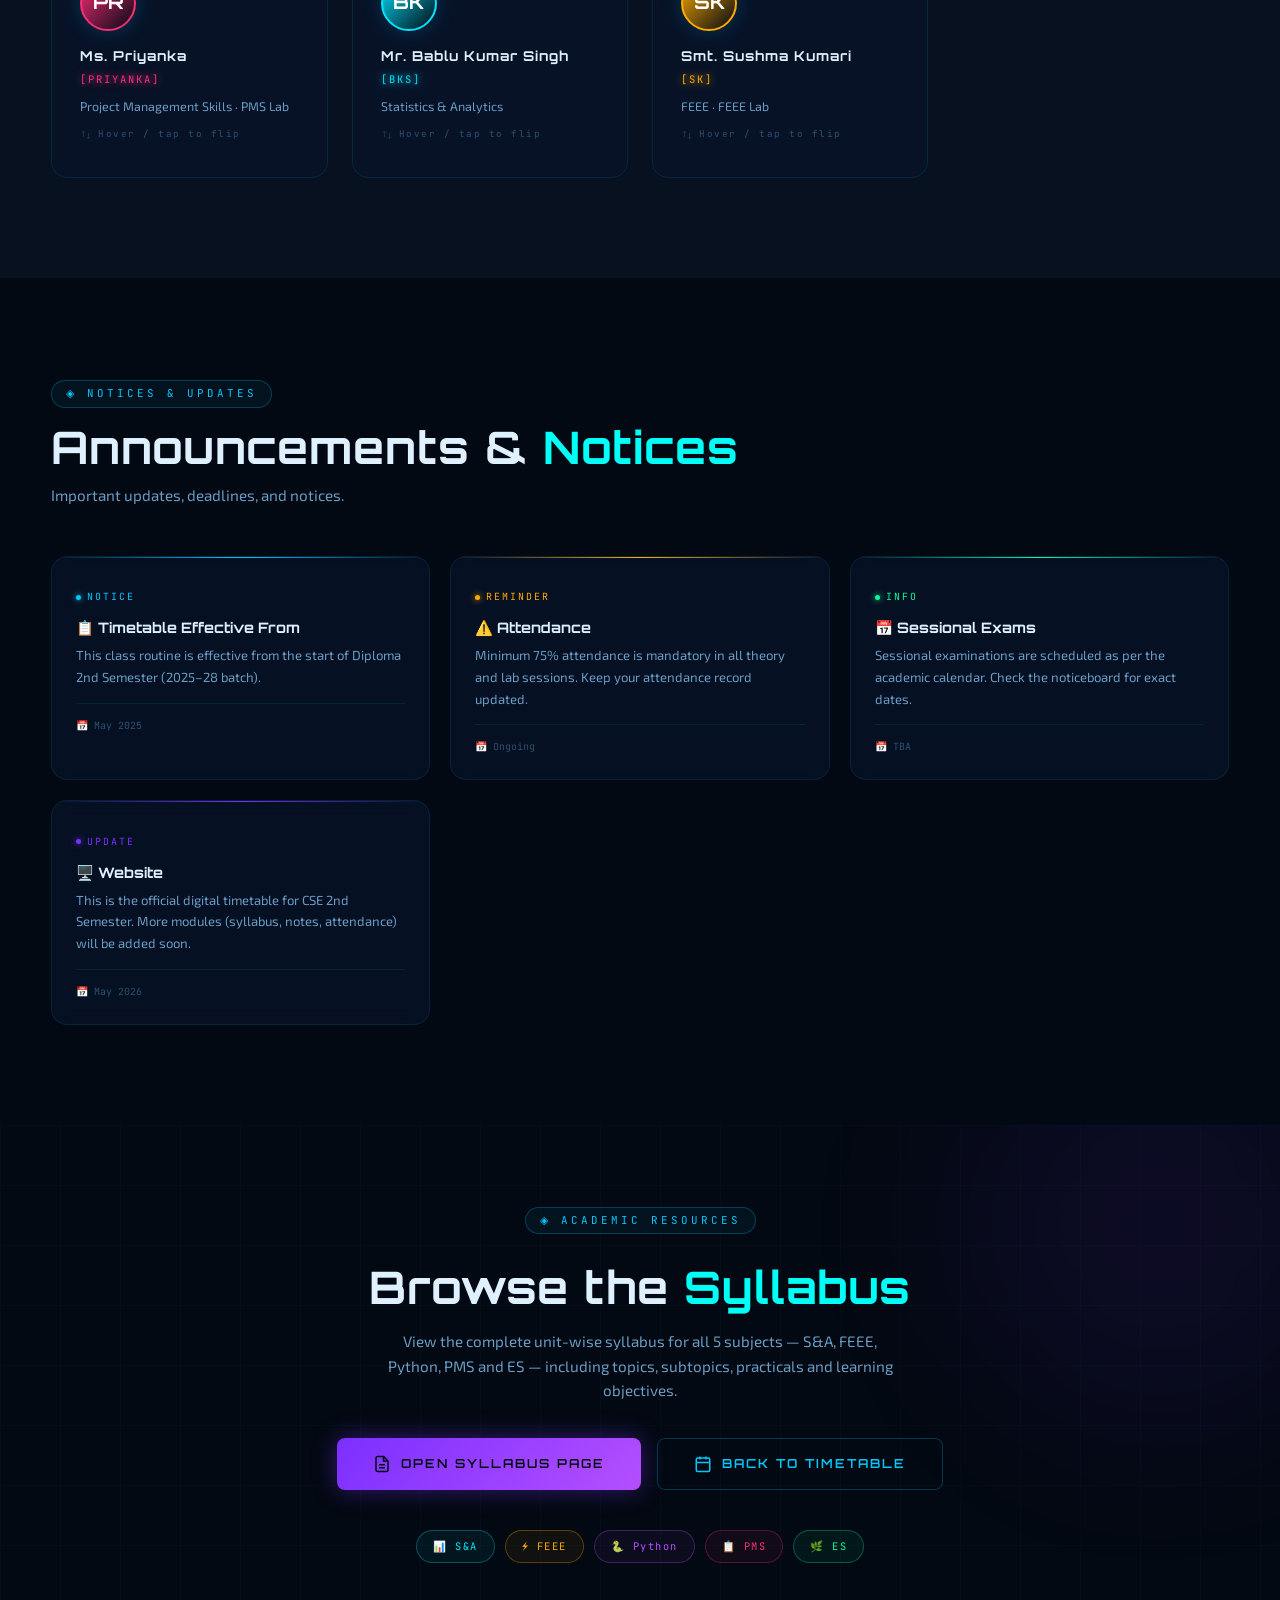
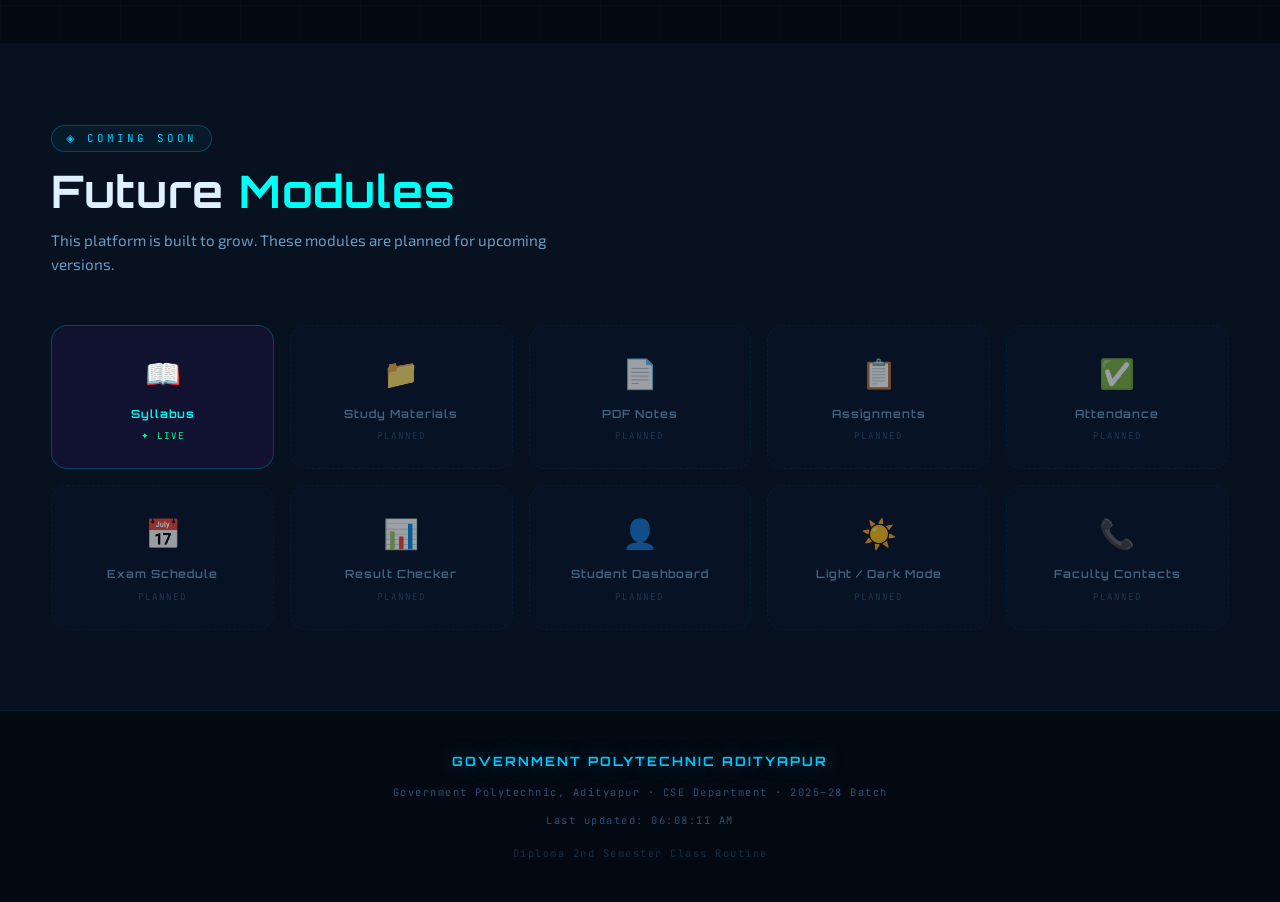
==== commit c2d2bab9: "Update index.html" ====
--- a/index.html
+++ b/index.html
@@ -79,6 +79,10 @@
             <a href="#timetable" class="btn-primary">
               <svg width="16" height="16" viewBox="0 0 24 24" fill="none" stroke="currentColor" stroke-width="2"><rect x="3" y="4" width="18" height="18" rx="2"/><line x1="16" y1="2" x2="16" y2="6"/><line x1="8" y1="2" x2="8" y2="6"/><line x1="3" y1="10" x2="21" y2="10"/></svg>
               <span>View Timetable</span>
+            </a>
+            <a href="syllabus.html" class="btn-primary">
+              <svg width="16" height="16" viewBox="0 0 24 24" fill="none" stroke="currentColor" stroke-width="2"><rect x="3" y="4" width="18" height="18" rx="2"/><line x1="16" y1="2" x2="16" y2="6"/><line x1="8" y1="2" x2="8" y2="6"/><line x1="3" y1="10" x2="21" y2="10"/></svg>
+              <span>View Syllabus</span>
             </a>
             <a href="#faculty" class="btn-secondary">
               <svg width="16" height="16" viewBox="0 0 24 24" fill="none" stroke="currentColor" stroke-width="2"><path d="M17 21v-2a4 4 0 0 0-4-4H5a4 4 0 0 0-4 4v2"/><circle cx="9" cy="7" r="4"/><path d="M23 21v-2a4 4 0 0 0-3-3.87"/><path d="M16 3.13a4 4 0 0 1 0 7.75"/></svg>
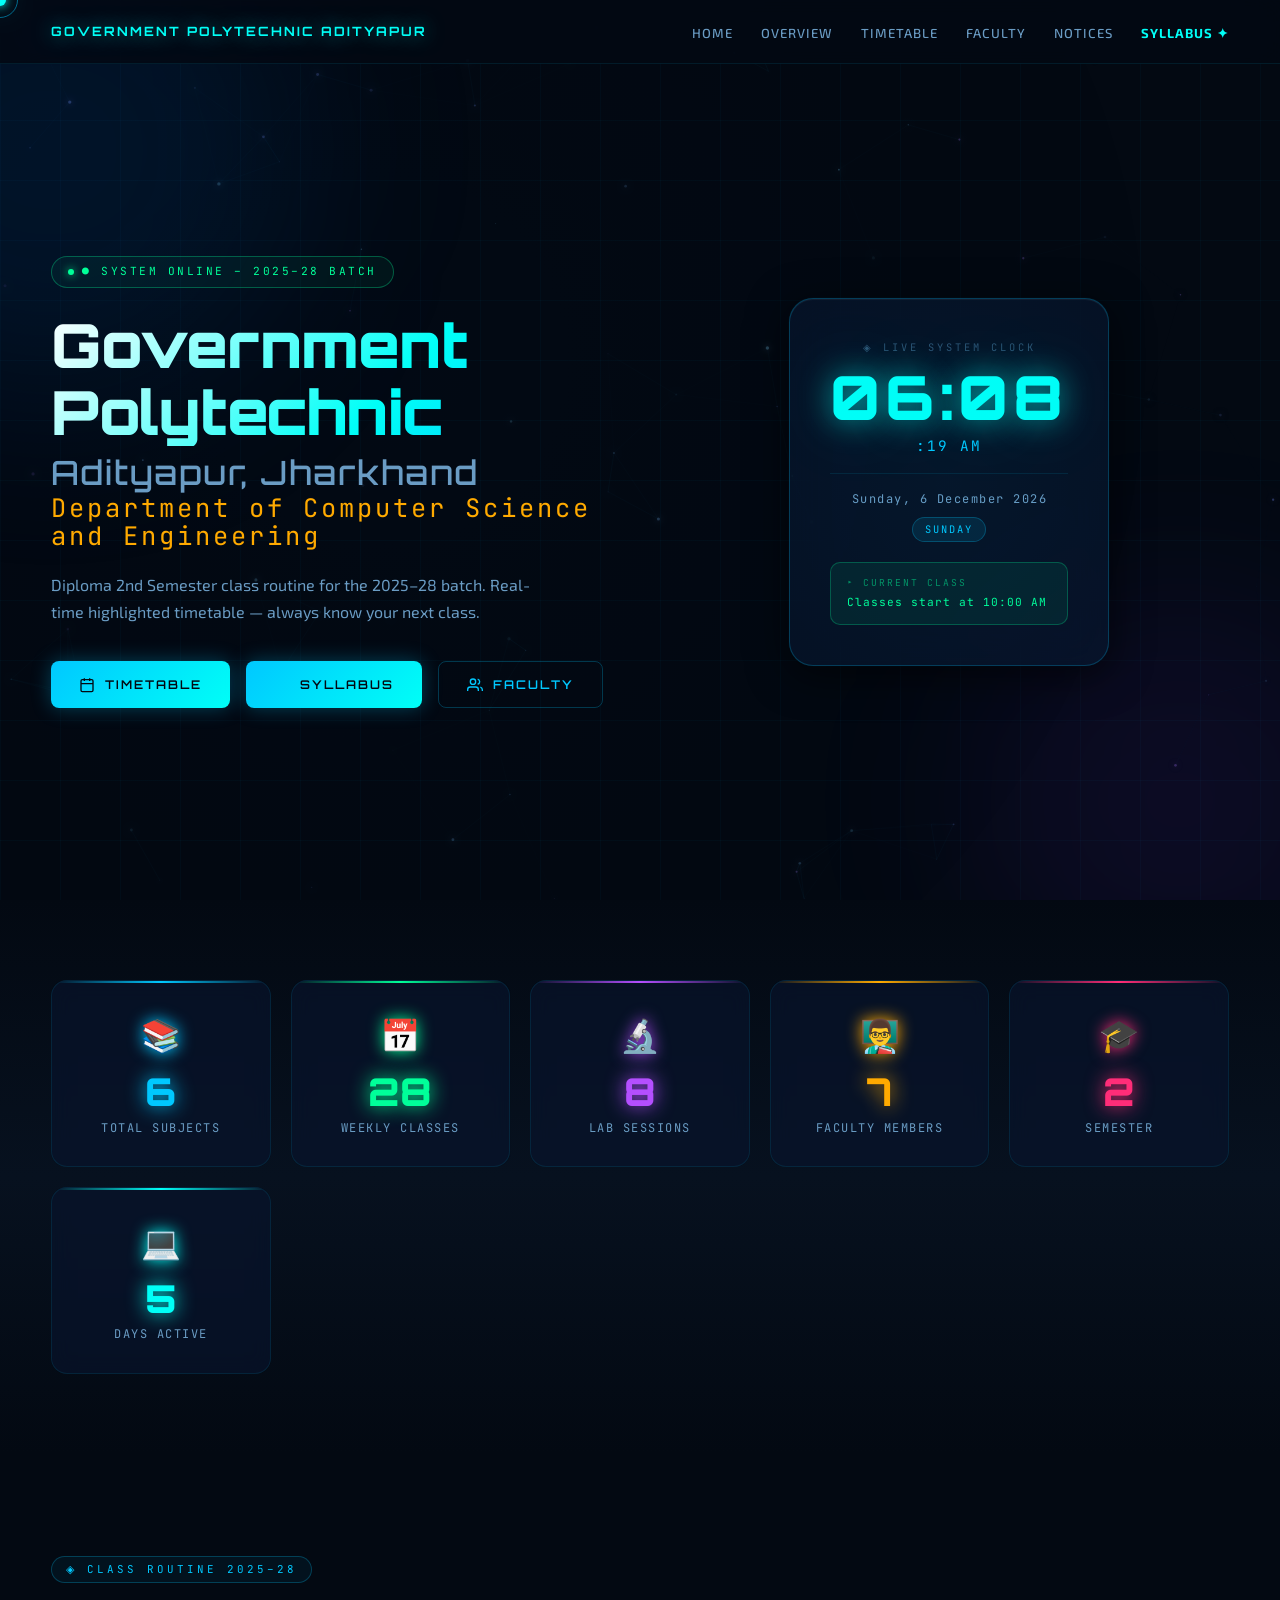
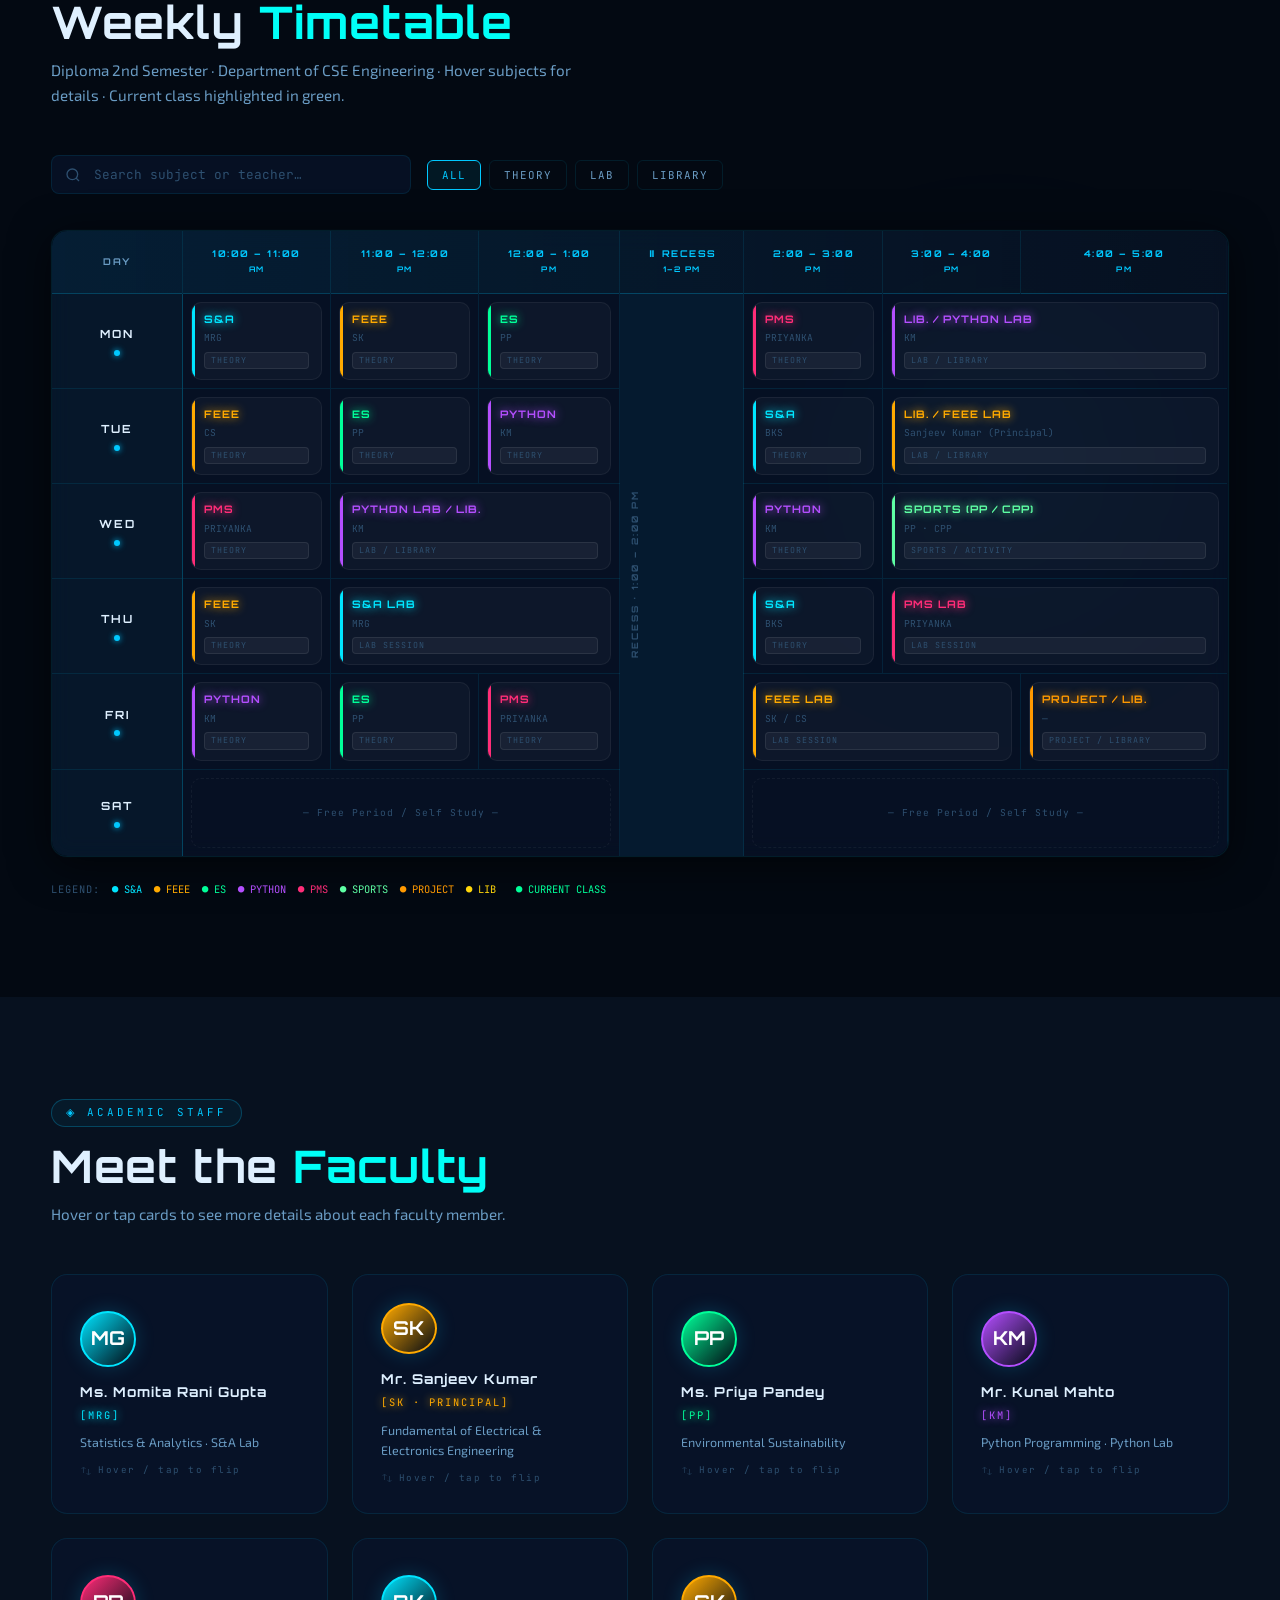
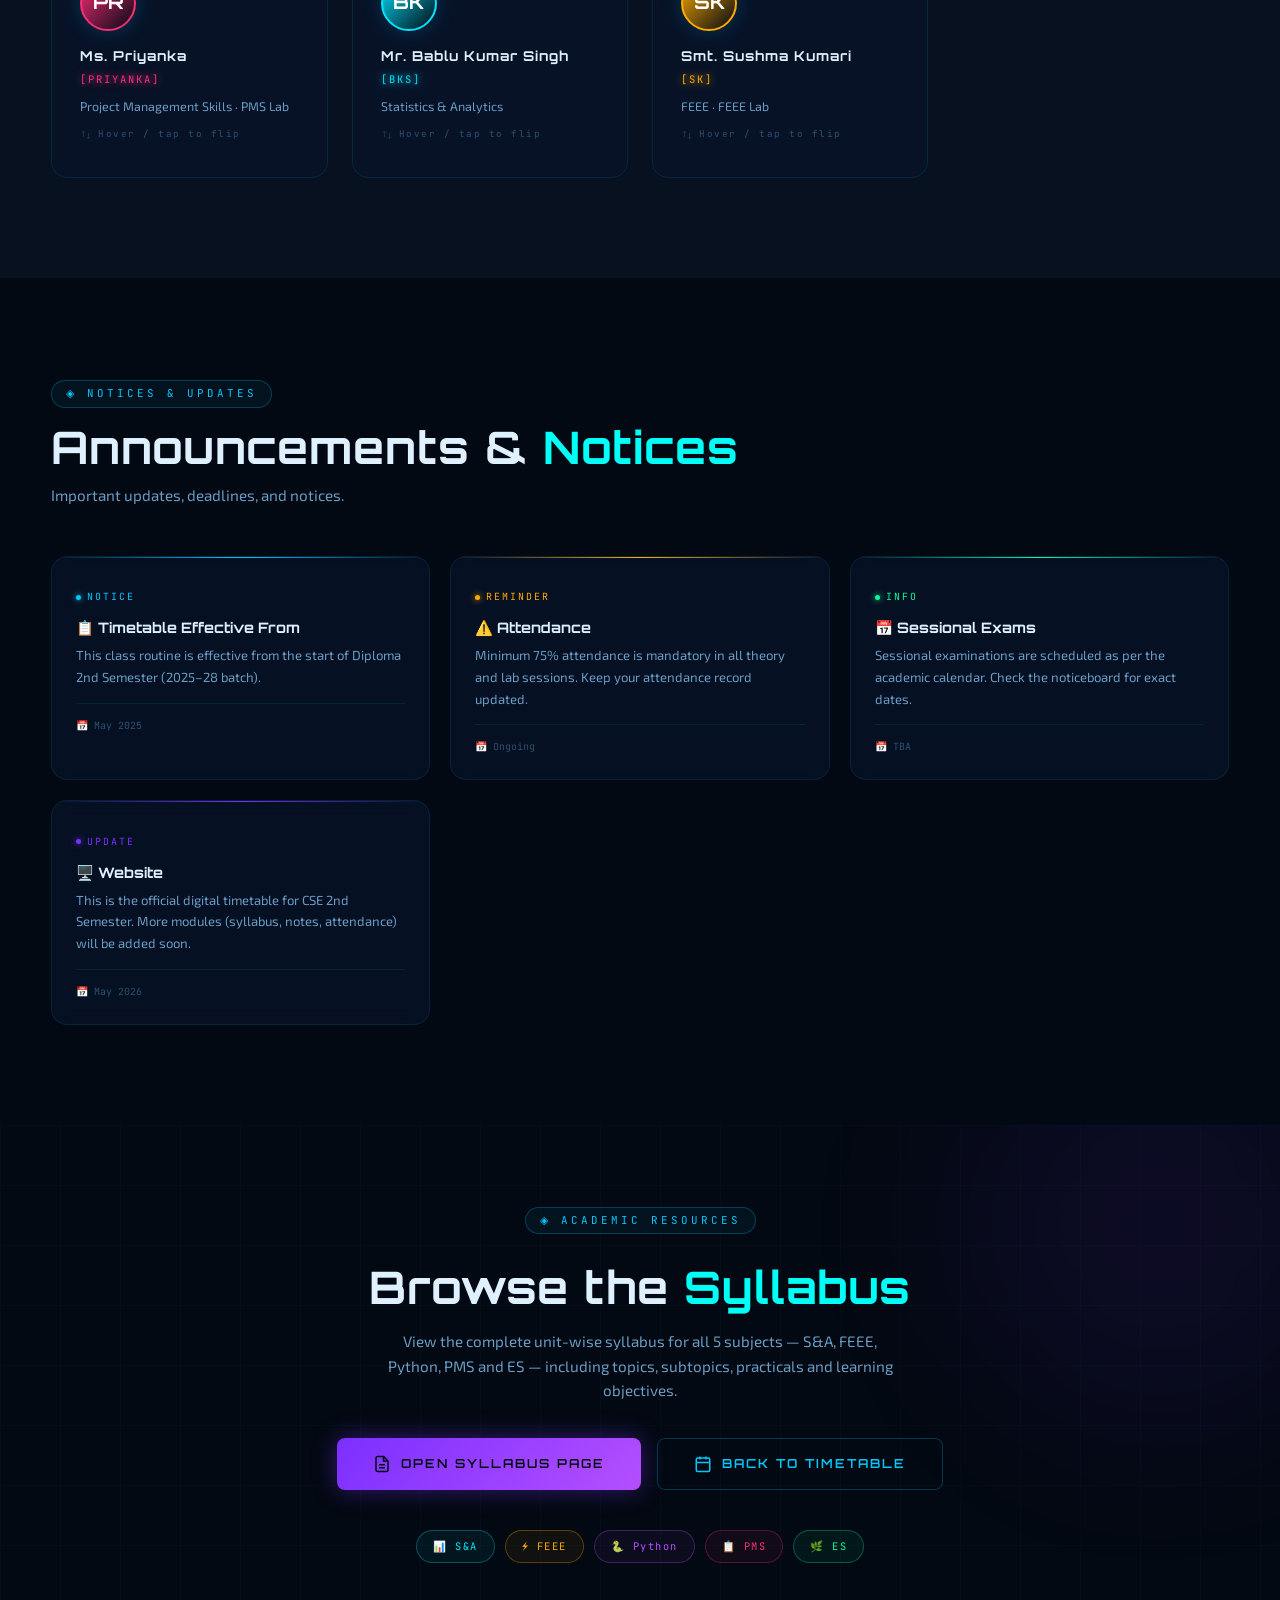
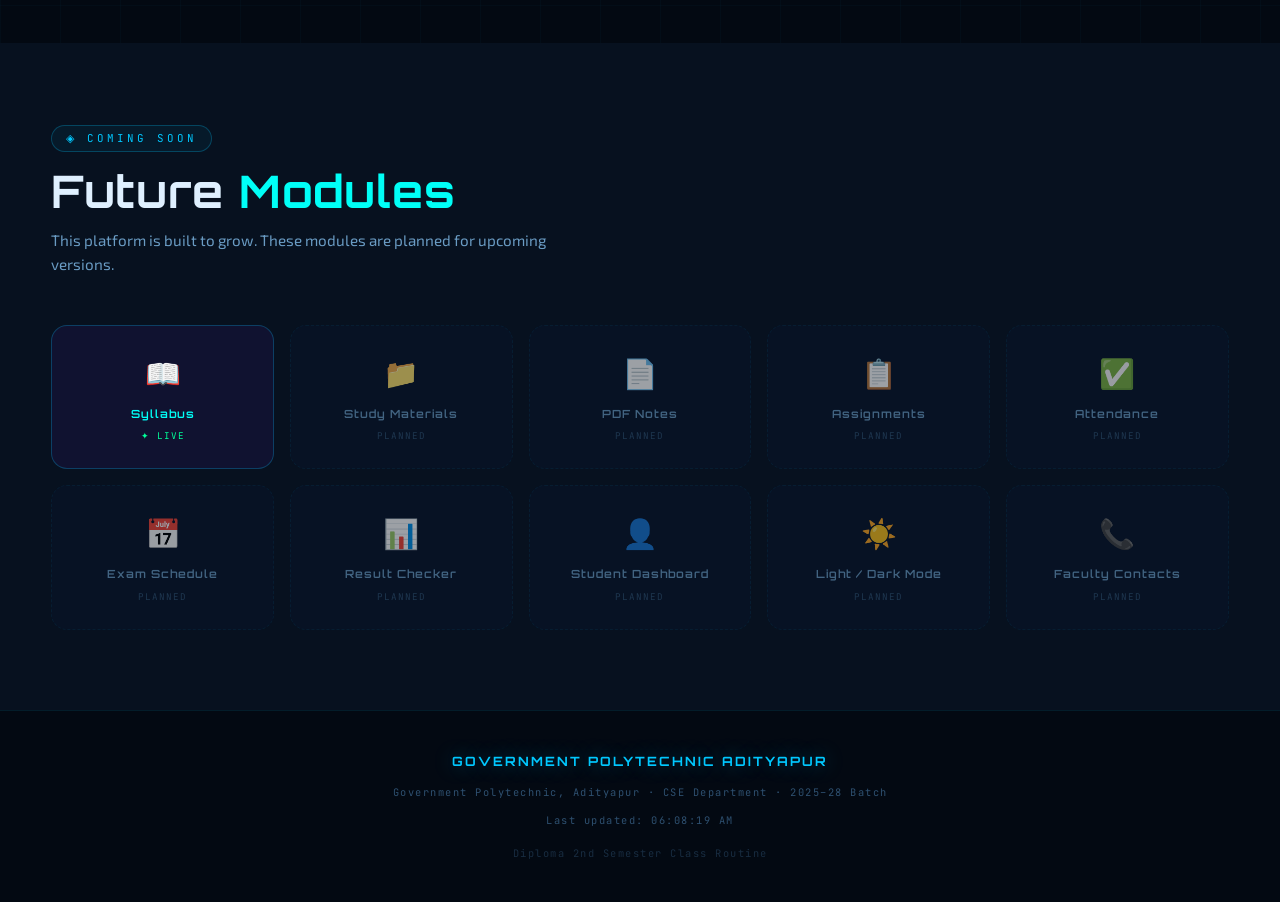
==== commit d5dfc61a: "Update index.html" ====
--- a/index.html
+++ b/index.html
@@ -78,11 +78,11 @@
           <div class="hero-actions">
             <a href="#timetable" class="btn-primary">
               <svg width="16" height="16" viewBox="0 0 24 24" fill="none" stroke="currentColor" stroke-width="2"><rect x="3" y="4" width="18" height="18" rx="2"/><line x1="16" y1="2" x2="16" y2="6"/><line x1="8" y1="2" x2="8" y2="6"/><line x1="3" y1="10" x2="21" y2="10"/></svg>
-              <span>View Timetable</span>
+              <span>Timetable</span>
             </a>
             <a href="syllabus.html" class="btn-primary">
-              <svg width="16" height="16" viewBox="0 0 24 24" fill="none" stroke="currentColor" stroke-width="2"><rect x="3" y="4" width="18" height="18" rx="2"/><line x1="16" y1="2" x2="16" y2="6"/><line x1="8" y1="2" x2="8" y2="6"/><line x1="3" y1="10" x2="21" y2="10"/></svg>
-              <span>View Syllabus</span>
+              <svg width="16" height="16" viewBox="0 0 24 24" fill="none" stroke="currentColor" stroke-width="2">
+              <span>Syllabus</span>
             </a>
             <a href="#faculty" class="btn-secondary">
               <svg width="16" height="16" viewBox="0 0 24 24" fill="none" stroke="currentColor" stroke-width="2"><path d="M17 21v-2a4 4 0 0 0-4-4H5a4 4 0 0 0-4 4v2"/><circle cx="9" cy="7" r="4"/><path d="M23 21v-2a4 4 0 0 0-3-3.87"/><path d="M16 3.13a4 4 0 0 1 0 7.75"/></svg>
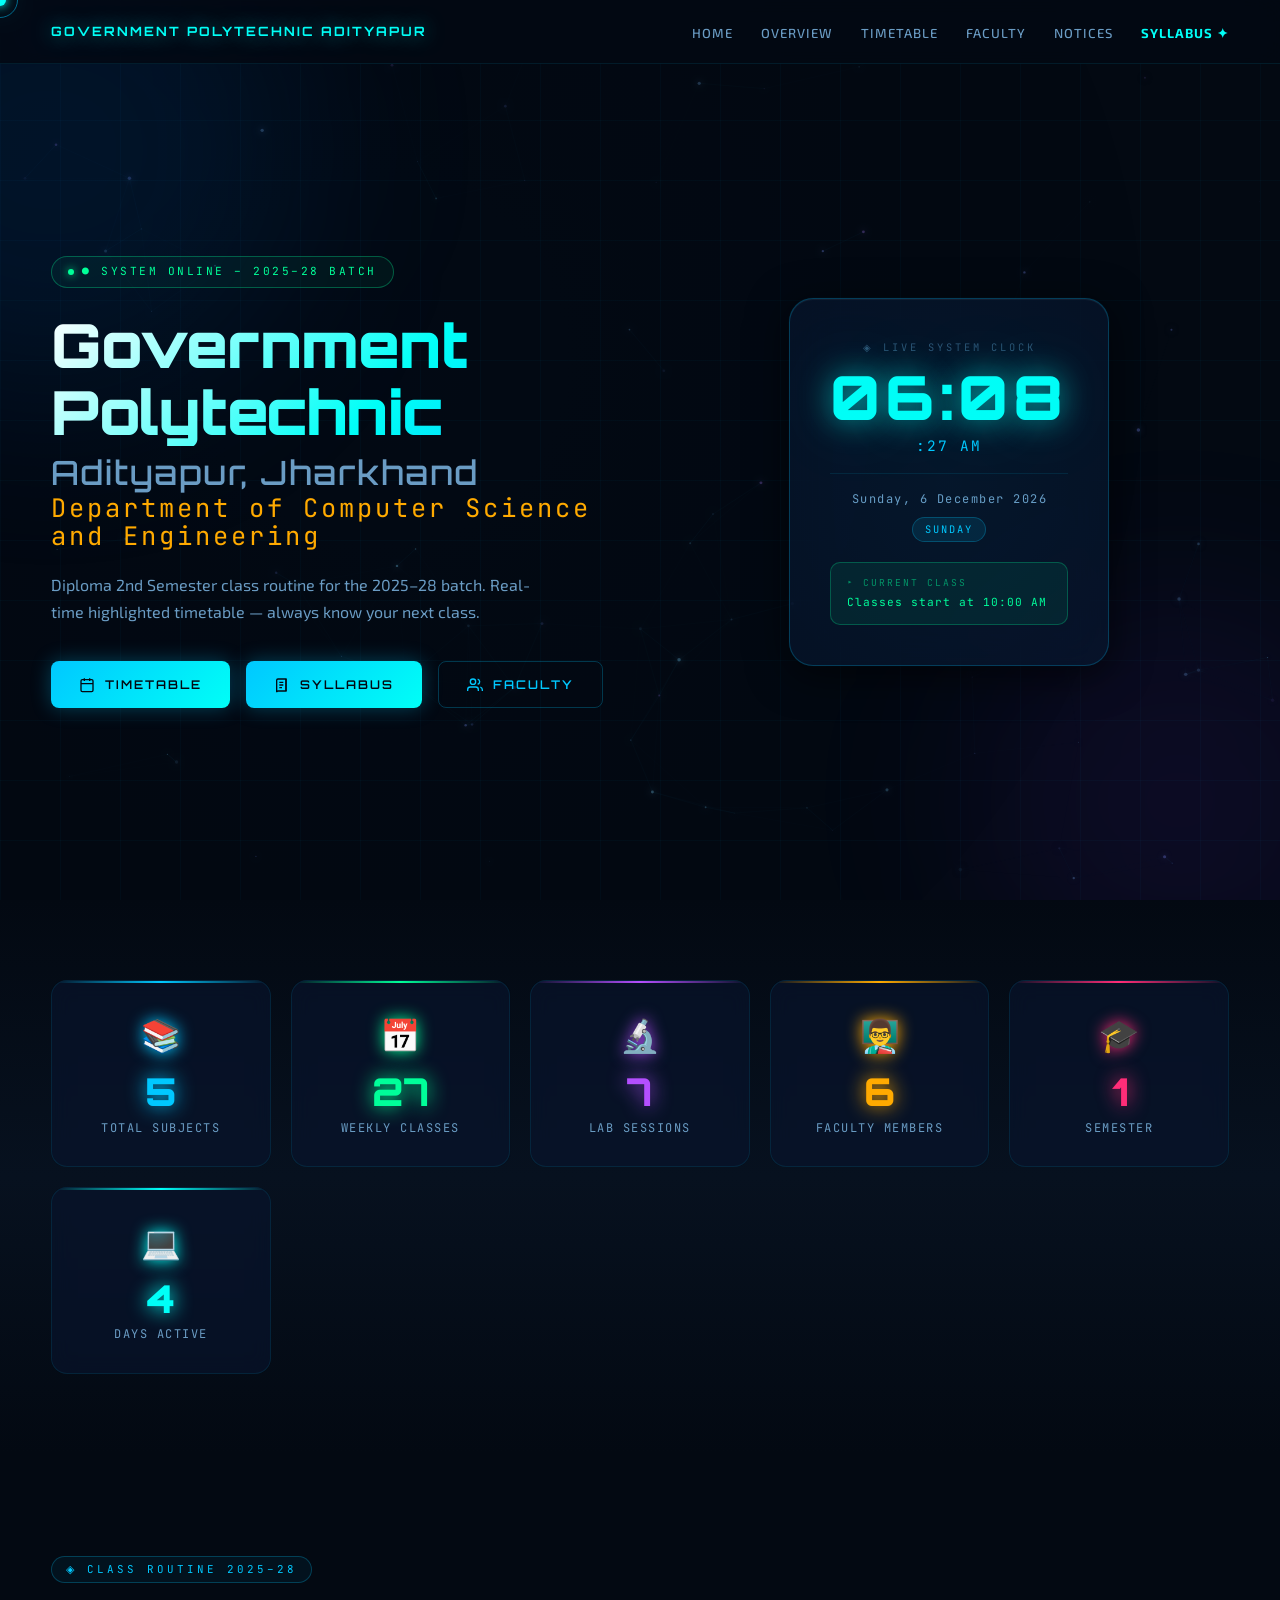
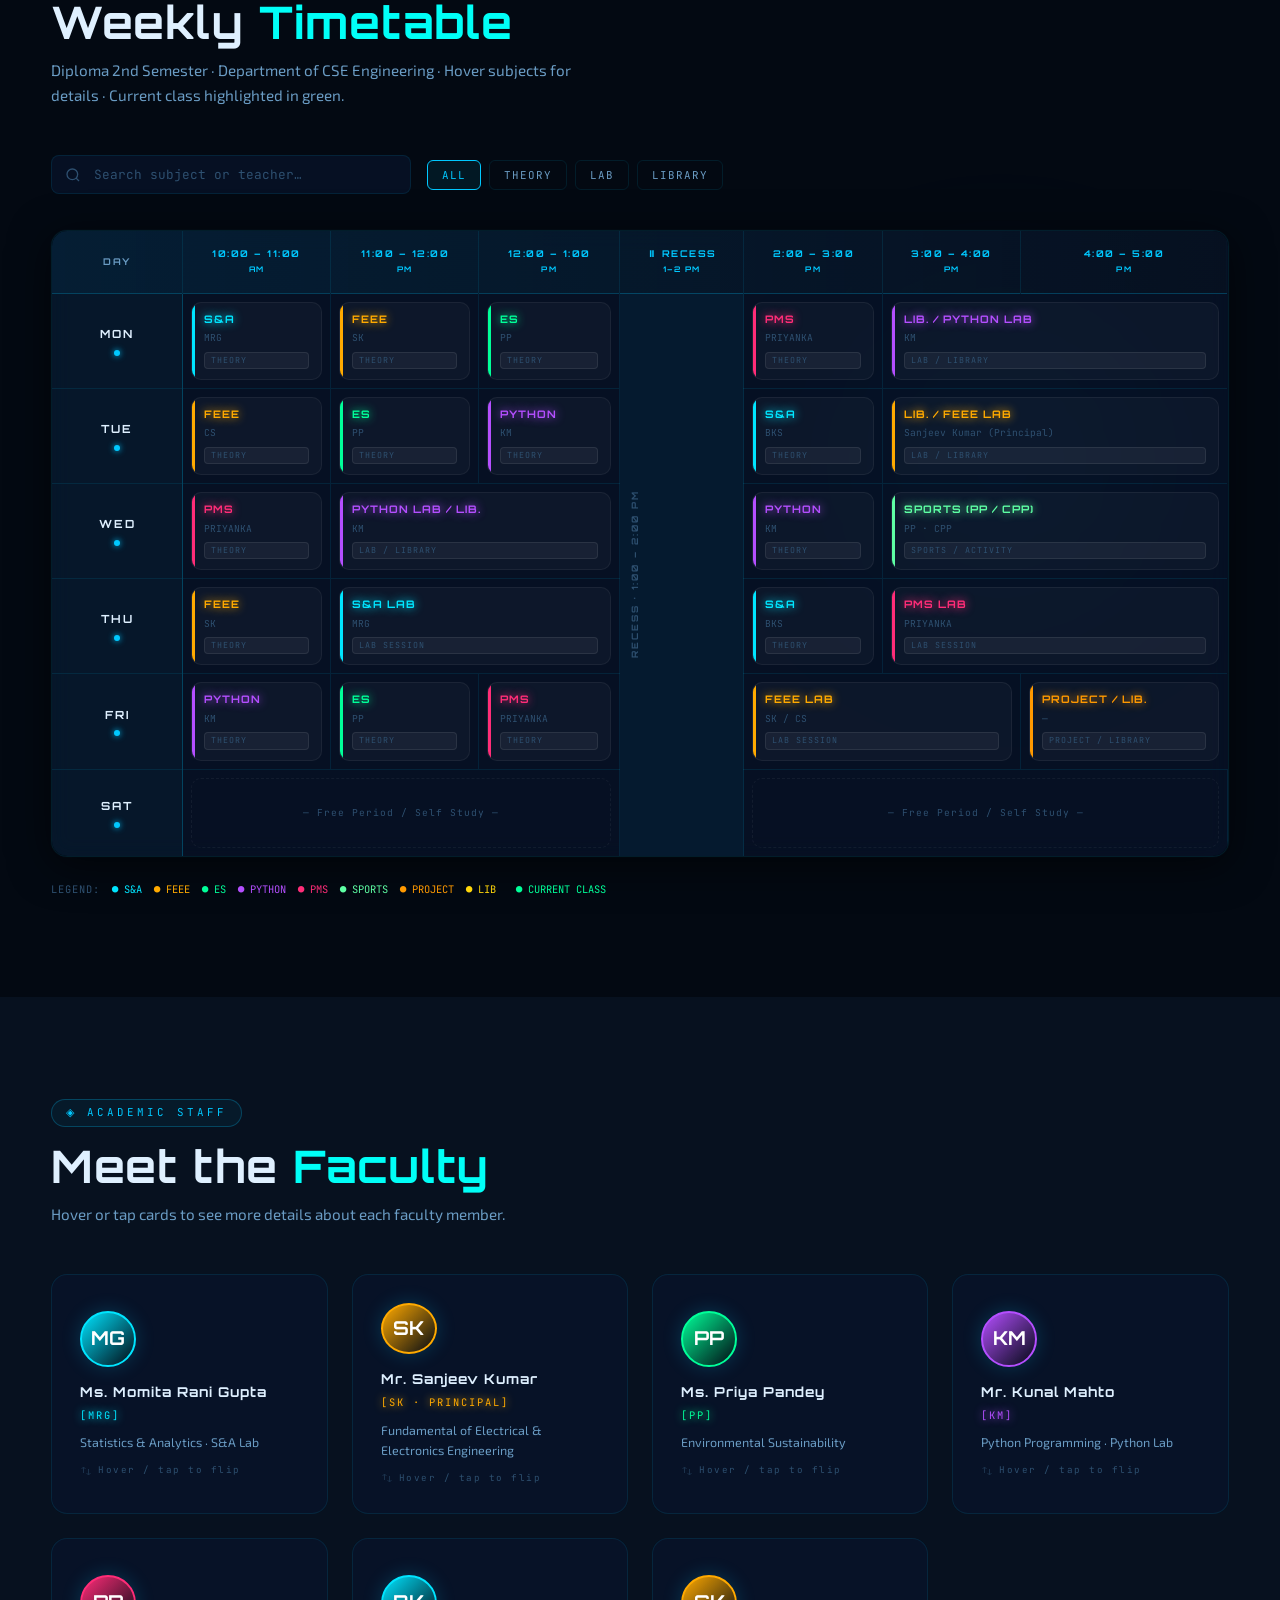
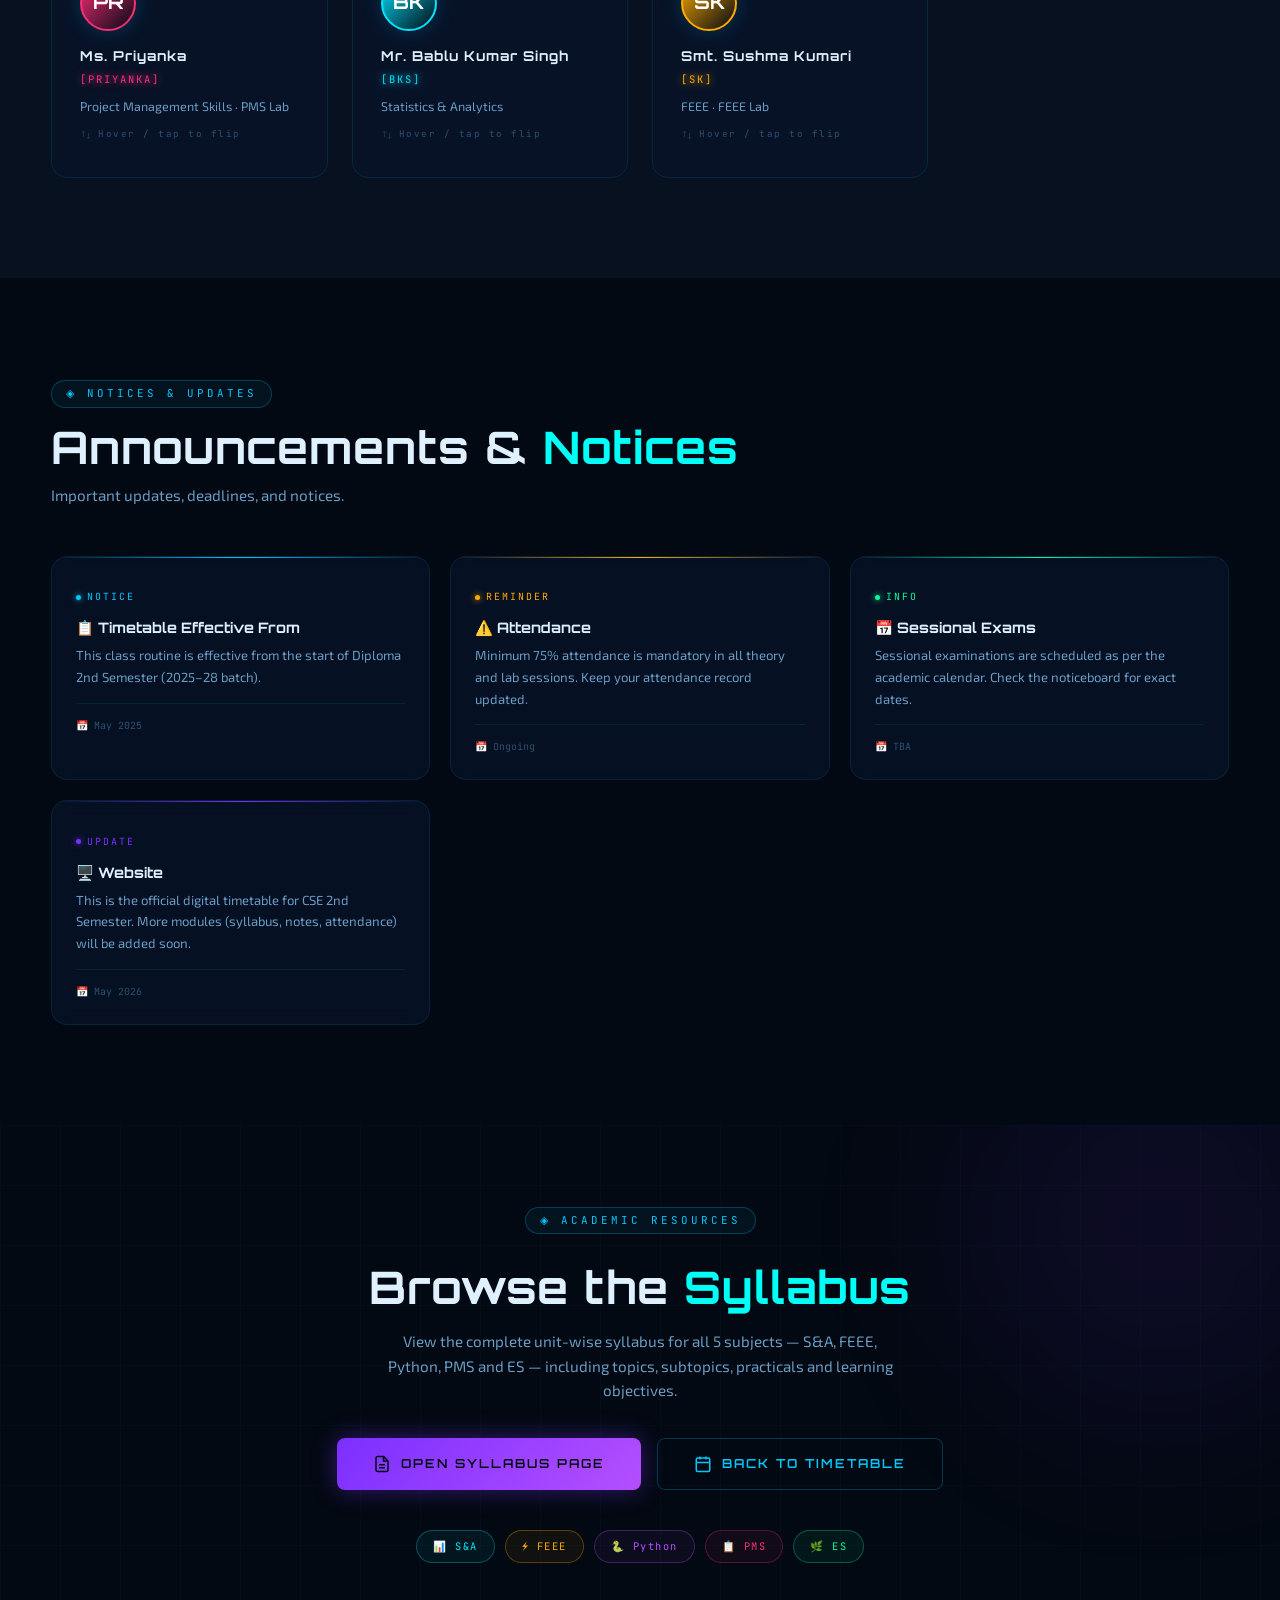
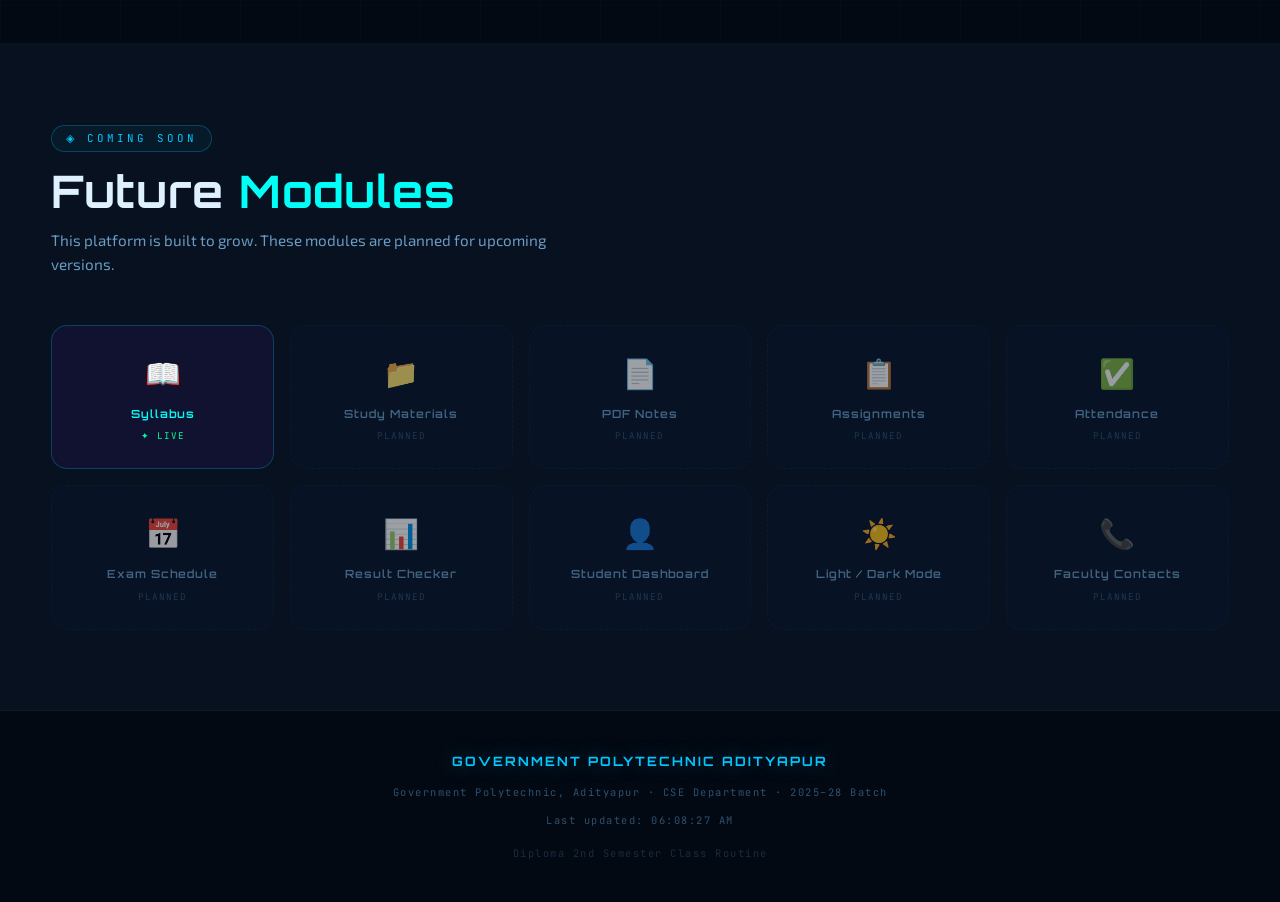
==== commit b89ac8c7: "Update SVG icons in index.html" ====
--- a/index.html
+++ b/index.html
@@ -81,7 +81,7 @@
               <span>Timetable</span>
             </a>
             <a href="syllabus.html" class="btn-primary">
-              <svg width="16" height="16" viewBox="0 0 24 24" fill="none" stroke="currentColor" stroke-width="2">
+              <svg width="16" height="16" viewBox="0 0 24 24" fill="none" stroke="currentColor" stroke-width="2"><path d="M4 5a2 2 0 0 1 2-2h12v18H6a2 2 0 0 0-2 2z"/><path d="M18 3v18"/><line x1="8" y1="8" x2="14" y2="8"/><line x1="8" y1="12" x2="14" y2="12"/><line x1="8" y1="16" x2="12" y2="16"/></svg>
               <span>Syllabus</span>
             </a>
             <a href="#faculty" class="btn-secondary">
